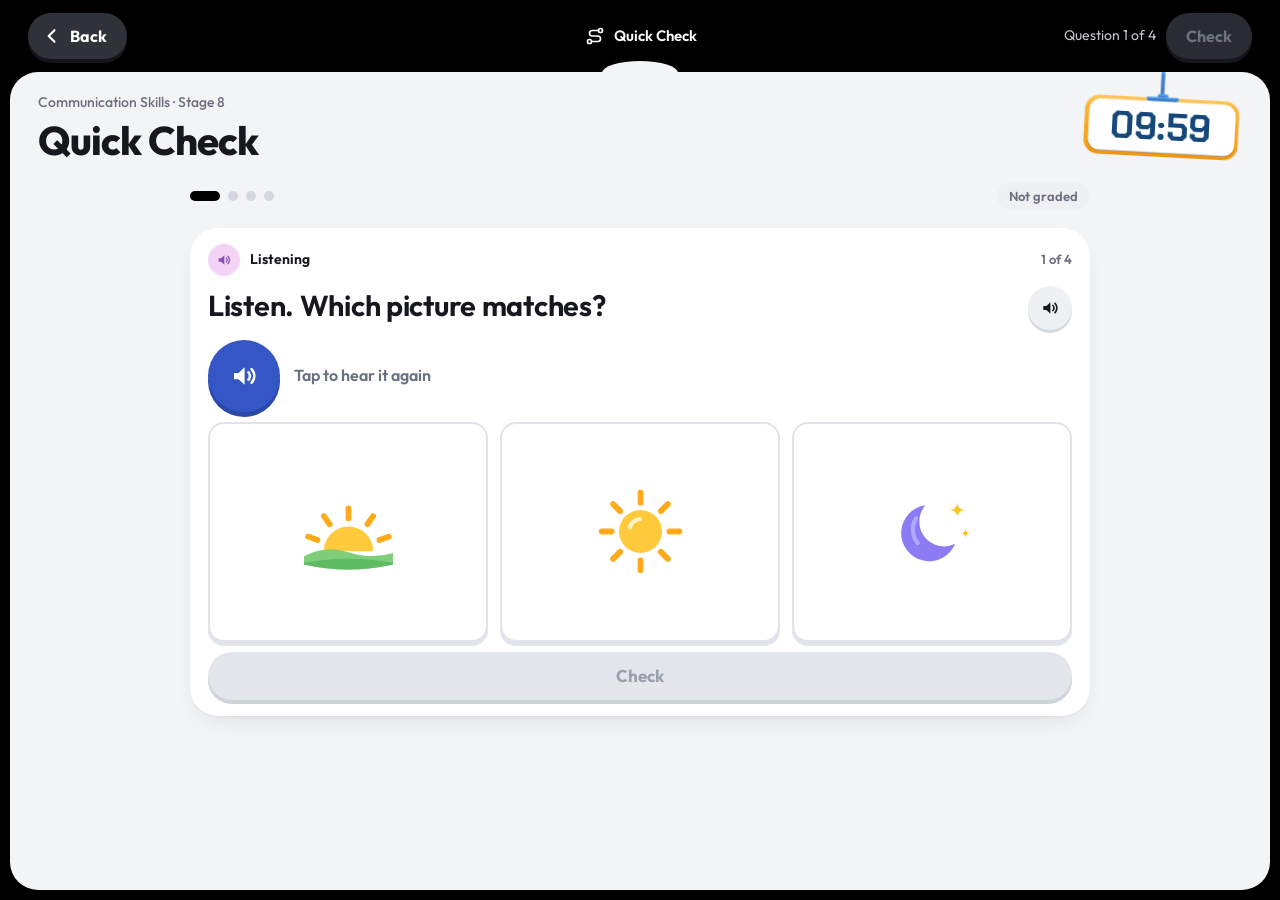
==== quick-check.html @ be7892a2 "fixing scroll issue" ====
<!doctype html>
<html lang="en">
<head>
<meta charset="utf-8">
<meta name="viewport" content="width=device-width, initial-scale=1, viewport-fit=cover">
<meta name="theme-color" content="#000000">
<title>Quick Check</title>
<link rel="stylesheet" href="css/base.css">
<link rel="stylesheet" href="css/kw.css?v=20261118i">
<link rel="preload" href="fonts/outfit/outfit-latin-wght-normal.woff2" as="font" type="font/woff2" crossorigin>
<!-- Timer digits only (Figma timer); falls back to a monospace font offline -->
<link rel="preconnect" href="https://fonts.googleapis.com">
<link rel="preconnect" href="https://fonts.gstatic.com" crossorigin>
<link href="https://fonts.googleapis.com/css2?family=Chakra+Petch:wght@700&display=swap" rel="stylesheet">
<!-- arriving from the learning path: keep the black cover up until the page can lift it -->
<script>try { if (sessionStorage.getItem('kw-launch')) document.documentElement.classList.add('kw-arriving'); } catch (e) {}</script>
<style>html.kw-arriving #launch[hidden]{display:grid !important}</style>
<script src="lib/gsap.min.js"></script>
<script src="js/motion.js" defer></script>
</head>
<body data-kind="speak" data-view="check">
<!-- Shared SVG paint (kept out of display:none so every scene can use it) -->
<svg width="0" height="0" style="position:absolute" aria-hidden="true" focusable="false">
  <defs>
    <linearGradient id="g-sky-morning" x1="0" y1="0" x2="0" y2="1"><stop offset="0" stop-color="#8CCBFF"/><stop offset=".7" stop-color="#CFE8FF"/><stop offset="1" stop-color="#FFE2C4"/></linearGradient>
    <linearGradient id="g-sky-afternoon" x1="0" y1="0" x2="0" y2="1"><stop offset="0" stop-color="#47A6FF"/><stop offset="1" stop-color="#BEE4FF"/></linearGradient>
    <linearGradient id="g-sky-evening" x1="0" y1="0" x2="0" y2="1"><stop offset="0" stop-color="#3E3A8E"/><stop offset=".55" stop-color="#9A5AA6"/><stop offset="1" stop-color="#FF9D6C"/></linearGradient>
    <linearGradient id="g-sky-night" x1="0" y1="0" x2="0" y2="1"><stop offset="0" stop-color="#0E1440"/><stop offset="1" stop-color="#2C347A"/></linearGradient>
    <radialGradient id="g-glow"><stop offset="0" stop-color="#FFE08A" stop-opacity=".75"/><stop offset="1" stop-color="#FFE08A" stop-opacity="0"/></radialGradient>
  </defs>
</svg>

<header class="topbar" id="topbar">
  <nav class="nav" aria-label="Main">
    <a href="index.html#path" aria-current="page" title="Back to your learning path"><svg viewBox="0 0 24 24" fill="none" stroke="currentColor" stroke-width="1.8" stroke-linecap="round" stroke-linejoin="round" aria-hidden="true"><circle cx="6" cy="18" r="2.2"/><circle cx="18" cy="6" r="2.2"/><path d="M8.2 18H15a3 3 0 0 0 0-6H9a3 3 0 0 1 0-6h6.8"/></svg><span class="lbl">Quick Check</span></a>
  </nav>
</header>

<div class="panel">
  <div class="pagehead">
    <div><p class="crumb">Communication Skills · Stage 8</p><h1 id="page-title">Quick Check</h1></div>
    <div class="title-tools">
      <div class="timer" id="check-timer" role="timer" aria-label="Time left" hidden>
        <div class="timer-inner"><div class="timer-swing">
          <span class="timer-rod"></span>
          <span class="timer-mount"></span>
          <img class="timer-body" src="assets/timer/timer-body.svg" width="209" height="81" alt="">
          <span class="timer-time">10:00</span>
        </div></div>
      </div>
    </div>
  </div>

  <main id="main">
    <!-- Stage 8: Quick Check (a self-check; not graded) -->
    <section class="screen" data-screen="check" hidden>
      <div class="work">
        <div class="quiz">
          <div class="qtop"><div class="qdots" id="qc-dots" role="img"></div><span class="chip-soft">Not graded</span></div>
          <section class="dc bigq" id="qc-card"></section>
        </div>
      </div>
      <div class="actionbar"><div class="actionbar-in">
        <span class="grow" id="qc-status">Question 1 of 4</span>
        <button type="button" class="btn secondary back-btn" data-go="path" aria-label="Back"><i data-ui="back"></i><span class="back-lb">Back</span></button>
        <button type="button" class="btn primary" id="qc-next" disabled>Check</button>
      </div></div>
    </section>

    <section class="screen" data-screen="checkdone" hidden>
      <div class="work">
        <div class="quiz">
          <section class="card done-card">
            <div class="done-art" id="qc-done-art"></div>
            <h2 class="done-title big">Great start!</h2>
            <p class="done-line">Next, you'll get to use this greeting in five different situations of your own. <button type="button" class="read-btn" data-read="qc-done" data-text="Great start! Next, you'll get to use this greeting in five different situations of your own." aria-label="Read this aloud"><i data-ui="speaker"></i></button></p>
            <button type="button" class="btn primary wide" data-act="qc-finish">Continue</button>
          </section>
        </div>
      </div>
      <div class="actionbar"><div class="actionbar-in">
        <span class="grow">Quick Check done</span>
        <button type="button" class="btn secondary back-btn" data-go="path" aria-label="Back"><i data-ui="back"></i><span class="back-lb">Back</span></button>
        <button type="button" class="btn primary" data-act="qc-finish">Continue</button>
      </div></div>
    </section>

  </main>
</div>

<div class="launch" id="launch" hidden aria-hidden="true">
  <div class="launch-in">
    <p class="launch-part" id="launch-part">Part 1 of 5</p>
    <p class="launch-title" id="launch-title">Greetings</p>
    <div class="launch-dots" id="launch-dots"></div>
  </div>
</div>

<div class="modal" id="modal" hidden role="dialog" aria-modal="true" aria-labelledby="modal-title">
  <div class="modal-card">
    <div class="modal-icon" id="modal-icon"></div>
    <h2 id="modal-title"></h2>
    <p id="modal-text"></p>
    <button type="button" class="btn primary" id="modal-btn"></button>
  </div>
</div>

<div id="live" class="sr-only" aria-live="polite"></div>

<section class="fb qsheet" id="qsheet" hidden aria-live="polite">
  <div class="fb-sheet">
    <div class="fb-in">
      <span class="fb-badge" id="qs-badge" aria-hidden="true"></span>
      <div class="fb-text">
        <div class="fb-head"><h2 class="fb-title" id="qs-title"></h2></div>
        <p id="qs-text"></p>
        <p class="fb-note" id="qs-note"></p>
      </div>
      <button type="button" class="btn go fb-next" id="qs-next">Continue</button>
    </div>
  </div>
</section>

<div class="textdrawer" id="textdrawer" hidden role="dialog" aria-modal="true" aria-labelledby="td-title">
  <div class="td-panel">
    <div class="td-head"><b id="td-title">The passage</b><button type="button" class="btn secondary" id="td-close">Close</button></div>
    <div class="td-body"></div>
  </div>
</div>

<script src="js/kw-core.js?v=20261118f"></script>
<script src="js/stage8.js?v=20261118f"></script>
</body>
</html>
---- css/base.css ----
/*
  Shared course look for every page (Learning plan, Read aloud, Write, Speak).
  A black frame and top bar around a light panel; white cards; one pastel per activity
  (sky = Read aloud, butter = Write, lilac = Speak, mint = done). Paper surfaces (ruled notebook,
  mail, received message) are used wherever the learner reads or writes words.
*/
:root {
  --frame: #000; --bg: #f3f4f6; --card: #ffffff; --line: #e7e9ee; --soft: #eef0f4; --soft-2: #f7f8fa;
  --ink: #1e3a8a; --accent: #3557c5; --text: #16181d; --muted: #6a7080;
  --sky: #d3eefa; --butter: #fde8b0; --lilac: #f3d3f6; --mint: #c6f1d5; --mint-ink: #136c3e; --path: #2fae62;
  --good: #136c3e; --good-soft: #dcf6e6; --fix: #a3610c; --fix-soft: #fdf2df; --tip: #8a4fb0;
  --rec: #b4532a;
  --paper: #ffffff; --rule: #d3deef; --margin: #e6a3a0;
  --tone: var(--sky);
  --r-xl: 28px; --r-lg: 22px; --r-md: 14px;
  --shadow: 0 1px 2px rgba(16, 24, 40, .04), 0 10px 28px -14px rgba(16, 24, 40, .16);
  --max: 1100px; --gutter: 14px;
  --font: "Outfit", "Urbanist", "Poppins", Roboto, system-ui, -apple-system, "Segoe UI", "Noto Sans", sans-serif;
}
@media (min-width: 37.5em) { :root { --gutter: 28px; } }
body[data-kind="read"] { --tone: var(--sky); }
body[data-kind="write"] { --tone: var(--butter); }
body[data-kind="speak"] { --tone: var(--lilac); }
* { box-sizing: border-box; }
[hidden] { display: none !important; }
html { -webkit-text-size-adjust: 100%; text-size-adjust: 100%; }
body { margin: 0; min-height: 100vh; background: var(--frame); color: var(--text); font: 1rem/1.55 var(--font); }
button, input, textarea, select { font: inherit; color: inherit; }
:focus-visible { outline: 3px solid var(--accent); outline-offset: 2px; }
.sr-only { position: absolute; width: 1px; height: 1px; padding: 0; margin: -1px; overflow: hidden; clip: rect(0 0 0 0); border: 0; }
@media (prefers-reduced-motion: no-preference) { .anim { transition: background-color .2s, color .2s, border-color .2s, box-shadow .2s, transform .2s, width .25s; } }

/* ---------- top bar (black) and the light panel under it ---------- */
.topbar { height: 72px; display: flex; align-items: center; gap: 12px; padding: 0 var(--gutter); color: #fff; }
.brand { flex: none; color: #fff; text-decoration: none; font-weight: 800; font-size: 1.1875rem; letter-spacing: -.02em; line-height: 1.1; }
.brand small { display: block; font-size: .6875rem; font-weight: 500; letter-spacing: 0; color: #a3a7b1; }
.nav { flex: 1; display: flex; justify-content: center; gap: 2px; align-self: stretch; align-items: center; min-width: 0; }
.nav a { position: relative; display: inline-flex; align-items: center; gap: 8px; height: 44px; padding: 0 12px; border-radius: 99px;
  color: #b9bcc5; text-decoration: none; font-weight: 600; font-size: .9375rem; white-space: nowrap; }
.nav a svg { width: 22px; height: 22px; flex: none; }
.nav a:hover { color: #fff; }
.nav a[aria-current="page"] { color: #fff; }
/* the notch: a small bump in the panel's top edge under the open tab */
.nav a[aria-current="page"]::after { content: ""; position: absolute; left: 50%; bottom: -15px; width: 76px; height: 12px; transform: translateX(-50%);
  background: var(--bg); border-radius: 50% 50% 0 0 / 100% 100% 0 0; }
.nav .lbl { display: none; }
.nav a[aria-current="page"] .lbl { display: inline; }
@media (min-width: 56.25em) { .nav a .lbl { display: inline; } .nav a:not([aria-current="page"]) .lbl { color: #8d919c; } .nav a:hover .lbl { color: #fff; } }
.me { flex: none; display: flex; align-items: center; gap: 10px; color: #fff; text-decoration: none; }
.me .ring { width: 40px; height: 40px; }
.me .ring .bg { stroke: #2b2d33; } .me .ring .fg { stroke: var(--mint); }
.me .ring text { fill: #fff; font-size: 26px; }
.me b { display: block; font-size: .9375rem; line-height: 1.2; }
.me span { font-size: .75rem; color: #a3a7b1; }
/* phones: tabs and the progress ring only (the course name would crowd the tabs) */
@media (max-width: 37.49em) { .me > div, .brand { display: none; } .nav { justify-content: flex-start; } .nav a { padding: 0 10px; } }

.panel { background: var(--bg); border-radius: var(--r-xl) var(--r-xl) 0 0; min-height: calc(100vh - 72px); }
@media (min-width: 56.25em) { .panel { margin: 0 10px 10px; border-radius: var(--r-xl); min-height: calc(100vh - 82px); } }
.pagehead { max-width: var(--max); margin: 0 auto; padding: 26px var(--gutter) 0; display: flex; align-items: center; justify-content: space-between; gap: 12px 20px; flex-wrap: wrap; }
.pagehead h1 { margin: 0; font-size: clamp(1.75rem, 1.2rem + 2.2vw, 2.5rem); line-height: 1.1; font-weight: 750; letter-spacing: -.025em; color: var(--text); }
.pagehead .crumb { margin: 0 0 4px; font-size: .875rem; color: var(--muted); font-weight: 500; }
.title-tools { display: flex; align-items: center; gap: 10px; flex-wrap: wrap; }
.progress { display: flex; align-items: center; gap: 8px; font-size: .8125rem; color: var(--muted); }
.progress .track { width: 100px; height: 8px; border-radius: 99px; background: #e3e6eb; overflow: hidden; }
.progress .fill { height: 100%; background: var(--path); border-radius: 99px; }

main { max-width: var(--max); margin: 0 auto; padding: 20px var(--gutter) 120px; display: grid; gap: 20px; }
main > *, .work > * { min-width: 0; } /* let wide children (the lesson row) scroll inside instead of widening the page */

/* ---------- lesson cards (top of each activity page) ---------- */
.lessons { display: grid; grid-auto-flow: column; grid-auto-columns: minmax(230px, 1fr); gap: 14px; overflow-x: auto; padding: 2px 2px 8px; scroll-snap-type: x mandatory; scrollbar-width: thin; }
.lesson { scroll-snap-align: start; text-align: left; border: 0; background: var(--card); border-radius: var(--r-lg); padding: 16px; cursor: pointer;
  display: grid; grid-template-columns: 46px 1fr; gap: 4px 12px; align-items: center; color: var(--text); box-shadow: var(--shadow); }
.lesson:hover { box-shadow: var(--shadow), 0 0 0 2px #dfe3ea; }
.lesson[aria-pressed="true"] { background: var(--tone); box-shadow: none; }
.lesson .ic { grid-row: span 2; width: 46px; height: 46px; border-radius: 50%; display: grid; place-items: center; background: var(--tone); color: var(--text); }
.lesson[aria-pressed="true"] .ic { background: #fff; }
.lesson .ic svg { width: 22px; height: 22px; }
.lesson .nm { font-weight: 650; line-height: 1.3; }
.lesson .sub { font-size: .8125rem; color: var(--muted); display: flex; gap: 8px; align-items: center; flex-wrap: wrap; }
.lesson[aria-pressed="true"] .sub { color: #3d4250; }
.pill { display: inline-flex; align-items: center; gap: 4px; font-size: .75rem; font-weight: 700; border-radius: 99px; padding: 2px 10px; }
.pill.done { background: var(--mint); color: var(--mint-ink); }
.pill.new { background: var(--soft); color: var(--muted); }
.lesson[aria-pressed="true"] .pill.new { background: rgba(255, 255, 255, .7); }

/* ---------- steps ---------- */
.steps { display: flex; align-items: center; gap: 8px; list-style: none; margin: 0; padding: 0; font-size: .875rem; color: var(--muted); }
.steps li { display: flex; align-items: center; gap: 8px; font-weight: 600; }
.steps li + li::before { content: ""; width: 28px; border-top: 2px dashed #cdd2da; }
.steps .n { width: 28px; height: 28px; border-radius: 50%; display: grid; place-items: center; background: #e3e6eb; color: var(--muted); font-size: .8125rem; }
.steps li.on { color: var(--text); } .steps li.on .n { background: var(--frame); color: #fff; }
.steps li.past .n { background: var(--mint); color: var(--mint-ink); }
@media (max-width: 30em) { .steps .lb { display: none; } .steps li.on .lb { display: inline; } }

/* ---------- cards and layout ---------- */
.card { background: var(--card); border-radius: var(--r-xl); box-shadow: var(--shadow); padding: 20px; }
@media (min-width: 37.5em) { .card { padding: 22px 24px; } }
.card h2 { margin: 0 0 10px; font-size: 1.125rem; font-weight: 700; letter-spacing: -.01em; color: var(--text); }
.eyebrow { margin: 0 0 4px; font-size: .8125rem; font-weight: 600; color: var(--muted); }
.work { display: grid; gap: 18px; align-items: start; }

/* ---------- paper: wherever words are read or written ---------- */
/* .ruled puts every line of text on a ruling; set --lh to change the spacing */
.ruled { --lh: 2.25rem; line-height: var(--lh);
  background-image: repeating-linear-gradient(to bottom, transparent 0, transparent calc(var(--lh) - 1px), var(--rule) calc(var(--lh) - 1px), var(--rule) var(--lh));
  background-position: 0 calc(var(--lh) * -0.18); }
@media (min-width: 37.5em) { .ruled { --lh: 2.5rem; } }
.paper { position: relative; background-color: var(--paper); border-radius: var(--r-xl); box-shadow: var(--shadow); padding: 18px 18px 20px; }
@media (min-width: 37.5em) { .paper { padding: 22px 26px 24px; } }
/* notebook: a margin line on the left */
.paper.notebook { --ml: 2.75rem; padding-left: var(--ml); }
.paper.notebook::before { content: ""; position: absolute; top: 0; bottom: 0; left: calc(var(--ml) - 14px); width: 2px; background: var(--margin); opacity: .75; pointer-events: none; }
@media (min-width: 37.5em) { .paper.notebook { --ml: 4rem; } }
.paper-title { margin: 0; font-size: 1.0625rem; font-weight: 650; color: var(--muted); line-height: 2.25rem; }
.paper-text { margin: 0; font-size: 1.1875rem; color: var(--text); white-space: pre-wrap; overflow-wrap: break-word; }
@media (min-width: 37.5em) { .paper-text { font-size: 1.3125rem; } }
.paper-text:empty::before { content: attr(data-empty); color: #9aa3b5; }
.paper-foot { display: flex; align-items: center; gap: 10px 14px; flex-wrap: wrap; margin-top: 14px; padding-top: 12px; border-top: 1px solid var(--line); font-size: .875rem; color: var(--muted); }
.paper-foot .grow { flex: 1; }
.ruled + .paper-foot { border-top: 0; padding-top: 4px; } /* the last ruling already separates it */
.paper:focus-within { box-shadow: var(--shadow), 0 0 0 3px rgba(53, 87, 197, .18); }

/* writing area: a textarea drawn straight onto the ruled paper */
.write-area { display: block; width: 100%; border: 0; outline: 0; resize: none; padding: 0; margin: 0; overflow: hidden;
  background-color: transparent; background-attachment: local; font-size: 1.1875rem; color: var(--text); min-height: calc(var(--lh) * 7); }
@media (min-width: 37.5em) { .write-area { font-size: 1.3125rem; } }
.write-area::placeholder { color: #9aa3b5; }

/* mail: header rows (To, Subject) above the letter */
.mail-head { display: grid; margin: -4px 0 6px; }
.mrow { display: flex; align-items: center; gap: 12px; min-height: 46px; border-bottom: 1px solid var(--line); }
.mrow .mk { width: 64px; flex: none; font-size: .875rem; color: var(--muted); }
.mrow input { flex: 1; min-width: 0; border: 0; outline: 0; background: transparent; padding: 10px 0; font-size: 1.0625rem; font-weight: 600; }
.mrow input::placeholder { color: #9aa3b5; font-weight: 400; }
.to { display: inline-flex; align-items: center; gap: 8px; background: var(--soft-2); border: 1px solid var(--line); border-radius: 99px; padding: 3px 12px 3px 4px; font-size: .9375rem; }
.avatar { width: 26px; height: 26px; border-radius: 50%; display: grid; place-items: center; background: var(--soft); color: var(--ink); font-size: .8125rem; font-weight: 750; flex: none; }
.mail-top { display: flex; align-items: center; justify-content: space-between; gap: 8px; margin: 0 0 6px; font-size: .8125rem; font-weight: 600; color: var(--muted); }

/* a message the learner received (for replies) */
.inbox { background: var(--soft-2); border: 1px solid var(--line); border-radius: var(--r-lg); padding: 14px 16px; }
.inbox .from { display: flex; align-items: center; gap: 10px; font-size: .875rem; color: var(--muted); }
.inbox .from b { color: var(--text); display: block; font-size: .9375rem; }
.inbox p { margin: 10px 0 0; font-size: 1.0625rem; }

/* source text to read before writing */
.source { background: var(--paper); border-radius: var(--r-lg); box-shadow: var(--shadow); padding: 18px 20px; border-left: 4px solid var(--soft); }
.source p { margin: 0; font-size: 1.125rem; line-height: 1.7; }

/* ---------- score ring ---------- */
.ring { width: 96px; height: 96px; display: block; }
.ring .bg { stroke: #e7eaee; } .ring .fg { stroke: var(--path); stroke-linecap: round; }
.ring text { font: 700 22px Roboto, system-ui, sans-serif; fill: var(--text); }
.ring .of { font-size: 12px; font-weight: 600; fill: var(--muted); }

/* ---------- floating action bar and buttons ---------- */
.actionbar { position: fixed; left: 50%; bottom: calc(14px + env(safe-area-inset-bottom)); transform: translateX(-50%); z-index: 4;
  width: min(600px, calc(100% - 20px)); background: var(--frame); color: #fff; border-radius: 99px; box-shadow: 0 14px 34px -12px rgba(0, 0, 0, .45); }
.actionbar-in { display: flex; gap: 8px; justify-content: flex-end; align-items: center; padding: 8px 8px 8px 22px; }
.actionbar .grow { flex: 1; font-size: .875rem; color: #c3c6ce; min-width: 0; }
.actionbar .btn.primary { background: #fff; color: var(--text); }
.actionbar .btn.secondary { background: #26282e; color: #fff; }
@media (max-width: 30em) { .actionbar-in { padding-left: 16px; gap: 6px; } .actionbar .grow { white-space: nowrap; overflow: hidden; text-overflow: ellipsis; } .actionbar .btn { padding: 10px 14px; } }
.btn { border: 0; border-radius: 99px; padding: 11px 20px; font-weight: 700; cursor: pointer; white-space: nowrap; }
.btn.primary { background: var(--frame); color: #fff; }
.btn.secondary { background: #e9ebef; color: var(--text); }
.btn:disabled { opacity: .45; cursor: default; }
/* the big round record button is black like the rest of the controls (recording keeps its own colour) */
.mic:not(.recording):not(:disabled) { background: var(--frame); box-shadow: 0 0 0 calc(8px + var(--level, 0) * 22px) rgba(0, 0, 0, .08); }
.link-btn { border: 0; background: none; color: var(--accent); font-weight: 600; font-size: .875rem; cursor: pointer; padding: 4px 6px; text-decoration: underline; text-underline-offset: 3px; }

/* ---------- three-panel workspace: tasks · the task · feedback (activity pages) ---------- */
.shell { display: grid; grid-template-columns: minmax(0, 1fr); }
.shell > * { min-width: 0; }
.tasks { padding: 18px var(--gutter) 0; }
.tasks-head { display: flex; align-items: center; justify-content: space-between; gap: 8px 14px; flex-wrap: wrap; margin-bottom: 10px; }
.side-title { margin: 0; font-size: .8125rem; font-weight: 700; color: var(--muted); }
.tasks-foot { display: none; margin: 16px 0 0; font-size: .75rem; line-height: 1.5; color: var(--muted); }
.shell main.workcol { max-width: none; margin: 0; padding: 20px var(--gutter) 120px; align-content: start; }
.workcol .pagehead { padding: 0; margin: 0; max-width: none; }
.workcol .pagehead h1 { font-size: clamp(1.5rem, 1.15rem + 1.4vw, 2rem); }
.shell .workcol .work { grid-template-columns: minmax(0, 1fr); grid-template-areas: none; }
.shell .workcol .work > * { grid-area: auto; }
.shell .workcol .work > .rec, .shell .workcol .work > .reccard, .shell .workcol .work > .task { position: static; } /* no sticky side cards in one column */
.instr { background: var(--card); border-radius: var(--r-lg); padding: 14px 18px; box-shadow: var(--shadow); }
.instr .eyebrow { margin: 0 0 2px; }
.instr p:last-child { margin: 0; }
.rubric-note { margin: 0; font-size: .8125rem; color: var(--muted); }
.rubric-note b { color: var(--text); }
.typed { background: var(--card); border-radius: var(--r-lg); box-shadow: var(--shadow); padding: 14px 18px; }
.typed summary { cursor: pointer; font-weight: 600; }
.typed textarea { display: block; width: 100%; min-height: 96px; margin: 12px 0 10px; border: 1px solid var(--line); border-radius: var(--r-md); padding: 10px 12px; font-size: 1rem; resize: vertical; }
.typed .row { display: flex; gap: 12px; align-items: center; flex-wrap: wrap; }
.typed .hint { margin: 0; font-size: .8125rem; color: var(--muted); }
.fbcol { padding: 0 var(--gutter) 120px; display: grid; grid-template-columns: minmax(0, 1fr); gap: 16px; align-content: start; }
.fbcol > * { min-width: 0; }
.fb-head h2 { margin: 0; font-size: 1.375rem; letter-spacing: -.02em; }
.fb-head p { margin: 2px 0 0; font-size: .875rem; color: var(--muted); }
.fb-empty { display: grid; justify-items: center; gap: 10px; text-align: center; padding: 64px 12px; color: var(--muted); }
.fb-empty svg { width: 40px; height: 40px; color: #b7bcc7; }
.fb-empty p { margin: 0; max-width: 30ch; }
/* phones and portrait tablets: the feedback heading and empty state only appear once there is feedback */
.fb-head, .fb-empty { display: none; }
.fbcol:has(> .fb:not([hidden]), > .scorecard-wrap:not([hidden])) .fb-head { display: block; }

@media (min-width: 64em) {
  .shell { grid-template-columns: 236px minmax(0, 1fr) minmax(330px, 390px); min-height: calc(100vh - 82px); }
  .tasks { border-right: 1px solid var(--line); padding: 22px 14px; position: sticky; top: 0; align-self: start;
    height: calc(100vh - 82px); min-height: 420px; overflow-y: auto; display: flex; flex-direction: column; }
  .tasks-head { display: grid; gap: 8px; padding: 0 6px; }
  .tasks .progress { display: grid; grid-template-columns: minmax(0, 1fr) auto; }
  .tasks .progress .track { width: auto; }
  .tasks .lessons { grid-auto-flow: row; grid-auto-columns: auto; grid-template-columns: minmax(0, 1fr); gap: 4px; overflow: visible; padding: 0; scroll-snap-type: none; }
  .tasks .lesson { grid-template-columns: 34px minmax(0, 1fr); gap: 2px 10px; padding: 9px 10px; border-radius: var(--r-md); background: transparent; box-shadow: none; }
  .tasks .lesson:hover { background: rgba(255, 255, 255, .7); box-shadow: none; }
  .tasks .lesson[aria-pressed="true"] { background: var(--tone); }
  .tasks .lesson .ic { width: 34px; height: 34px; background: var(--card); }
  .tasks .lesson .ic svg { width: 18px; height: 18px; }
  .tasks .lesson .nm { font-size: .9375rem; }
  .tasks .lesson .sub { font-size: .75rem; gap: 6px; }
  .tasks-foot { display: block; margin-top: auto; padding: 16px 6px 0; }
  .shell main.workcol { padding: 24px 28px 48px; }
  .fbcol { border-left: 1px solid var(--line); padding: 24px 22px 24px; position: sticky; top: 0; align-self: start; max-height: 100vh; overflow-y: auto; }
  .fb-head { display: block; }
  .fb-empty { display: grid; }
  .fbcol:has(> .fb:not([hidden]), > .scorecard-wrap:not([hidden])) .fb-empty { display: none; }
  /* feedback cards in one narrow column */
  .fbcol .two, .fbcol .crits { grid-template-columns: minmax(0, 1fr); }
  .fbcol .facts { grid-template-columns: repeat(2, minmax(0, 1fr)); }
  .fbcol .card { padding: 18px; }
  .fbcol .scorecard { grid-template-columns: auto minmax(0, 1fr); gap: 14px; }
  /* the action bar sits at the foot of the feedback panel instead of floating */
  .fbcol .actionbar { position: sticky; left: auto; bottom: 0; transform: none; width: 100%; margin-top: 4px; }
  .fbcol .actionbar-in { padding: 6px 6px 6px 16px; }
  .fbcol .actionbar .grow { white-space: nowrap; overflow: hidden; text-overflow: ellipsis; }
  .fbcol .actionbar .btn { padding: 10px 14px; }
}
---- css/kw.css ----
/* Communicate · Segment 1 (Key Words, Reading Card, Quick Check): styles shared by index.html, reading.html and quick-check.html.
   Built on css/base.css (the course look, unchanged). Stage tokens are prefixed --kw-. */
/* Stage 4 · Key Words, built on the Communicate course look (css/base.css, unchanged).
   Only game-specific parts live here, and they use the base.css tokens.
   Colour code for the whole stage: butter = arriving / greetings, sky = leaving / farewells.
   Stage-only tokens are prefixed so they never override the course tokens. */
:root{
  --kw-arrive:var(--butter); --kw-arrive-strong:#E2A53A; --kw-arrive-ink:#7A4B06;
  --kw-leave:var(--sky);     --kw-leave-strong:#3A8FC4;  --kw-leave-ink:#11577E;
  --kw-tip-soft:#f4eaf8;
}
/* ---------- Fonts ----------
   Outfit (SIL Open Font License, fonts/outfit/OFL.txt) is the course's text font: base.css already asks for it,
   and now it is loaded, so every paragraph, label and button uses it.
   Switzer (Fontshare Free Font License, fonts/switzer/FFL.txt) sets the titles and the big words.
   Switzer's licence does not allow sharing the font file through a public repository, so that file is git-ignored;
   when it is missing the browser loads the same font from Fontshare. */
@font-face{font-family:"Outfit";font-style:normal;font-weight:100 900;font-display:swap;src:url("../fonts/outfit/outfit-latin-wght-normal.woff2") format("woff2");
  unicode-range:U+0000-00FF,U+0131,U+0152-0153,U+02BB-02BC,U+02C6,U+02DA,U+02DC,U+0304,U+0308,U+0329,U+2000-206F,U+20AC,U+2122,U+2191,U+2193,U+2212,U+2215,U+FEFF,U+FFFD}
@font-face{font-family:"Outfit";font-style:normal;font-weight:100 900;font-display:swap;src:url("../fonts/outfit/outfit-latin-ext-wght-normal.woff2") format("woff2");
  unicode-range:U+0100-02BA,U+02BD-02C5,U+02C7-02CC,U+02CE-02D7,U+02DD-02FF,U+0304,U+0308,U+0329,U+1D00-1DBF,U+1E00-1E9F,U+1EF2-1EFF,U+2020,U+20A0-20AB,U+20AD-20C0,U+2113,U+2C60-2C7F,U+A720-A7FF}
@font-face{font-family:"Switzer";font-style:normal;font-weight:100 900;font-display:swap;src:url("../fonts/switzer/Switzer-Variable.woff2") format("woff2"),url("https://cdn.fontshare.com/wf/HJHZ26OECMTXRH7JXPFC7EVIHDSLT2RA/LJRNLR7WCPF3PY3SZ7B2LHNUTQMFNCHL/4MCJYGQDIOOXHWSIIB2OYNDBEALJSOGN.woff2") format("woff2")}
:root{--kw-display:"Switzer",var(--font)}
h1,h2,.home-title,.launch-title,.question,.wcard-text,.hw-text,.stat b,.lvl,.mword,.fb-title{font-family:var(--kw-display)}

.sun{--c:var(--kw-arrive);--c-strong:var(--kw-arrive-strong);--c-ink:var(--kw-arrive-ink)}
.sky{--c:var(--kw-leave);--c-strong:var(--kw-leave-strong);--c-ink:var(--kw-leave-ink)}

/* ---------- Shell additions ---------- */
.screen{display:block}
/* ---------- Top bar: Back in the top-left corner, Continue in the top-right corner ----------
   Each screen keeps its own .actionbar (so the game code is unchanged); it is pinned over the black top bar.
   The top bar stays at the top while the page scrolls, so Back and Continue are always in reach.
   The status text (e.g. "Matched 2 of 6") shows beside Continue on wide screens only; the page shows the same progress. */
:root{--kw-top:72px}
.topbar{position:sticky;top:0;z-index:5;height:var(--kw-top);background:var(--frame);padding-left:max(var(--gutter),env(safe-area-inset-left));padding-right:max(var(--gutter),env(safe-area-inset-right))}
.topbar .nav{justify-content:center}
body.kw-scrolled .nav a[aria-current="page"]::after{opacity:0}
body.kw-scrolled .topbar{box-shadow:0 6px 18px -10px rgba(0,0,0,.5)}
.actionbar{top:0;bottom:auto;left:0;right:0;width:auto;height:var(--kw-top);transform:none;z-index:6;background:none;border-radius:0;box-shadow:none;pointer-events:none}
.actionbar-in{height:100%;gap:10px;padding:0 max(var(--gutter),env(safe-area-inset-right)) 0 max(var(--gutter),env(safe-area-inset-left))}
.actionbar .btn{pointer-events:auto;padding:10px 20px}
.actionbar .back-btn,.actionbar [data-action="replay"]{order:-1;margin-right:auto}
.back-btn{padding-left:14px !important}
.back-btn svg{width:20px;height:20px}
.actionbar .grow{display:none;flex:0 1 auto;max-width:20vw;text-align:right;white-space:nowrap;overflow:hidden;text-overflow:ellipsis}
@media (min-width:75em){.actionbar .grow{display:block}}
/* phones: the tab would sit under the buttons, and the page title already names the part */
@media (max-width:37.49em){
  body:not([data-view="welcome"]):not([data-view="intro"]) .topbar .nav{visibility:hidden}
  .actionbar .btn{padding:10px 16px}
}
@media (max-width:25em){
  .back-btn{width:44px;padding:0 !important}
  .back-btn .back-lb{display:none}
}
/* short screens (phones on their side): a slimmer top bar */
@media (max-height:33.75em) and (orientation:landscape){
  :root{--kw-top:58px}
  .nav a[aria-current="page"]::after{bottom:-8px}
  .panel{min-height:calc(100vh - var(--kw-top))}
}
/* no bottom bar any more, and keep clear of rounded corners and notches */
main{padding-bottom:calc(48px + env(safe-area-inset-bottom));padding-left:max(var(--gutter),env(safe-area-inset-left));padding-right:max(var(--gutter),env(safe-area-inset-right))}
.pagehead{padding-left:max(var(--gutter),env(safe-area-inset-left));padding-right:max(var(--gutter),env(safe-area-inset-right))}
.pagehead{flex-wrap:nowrap;align-items:flex-start}
.pagehead > div:first-child{min-width:0}
.title-tools{flex:none}
.steps{flex-wrap:nowrap}
/* phones and small tablets: only the current step is named (the full row needs about 760px),
   the dashes flex, and the row never pushes the page wider */
@media (max-width:47.99em){
  .steps .lb{display:none}
  .steps li.on .lb{display:inline}
  .steps{gap:6px}
  .steps li{gap:6px;flex:1 1 auto;min-width:0}
  .steps li:first-child{flex:0 0 auto}
  .steps li + li::before{width:auto;min-width:6px;flex:1 1 6px}
  .steps li.on .lb{min-width:0;line-height:1.15}
}
/* narrow phones: the page title already names the part, so the steps show numbers only */
@media (max-width:23.75em){.steps li.on .lb{display:none}}
.actionbar .grow b{color:#fff}
.kind{display:inline-flex;align-items:center;gap:6px;padding:4px 12px 4px 9px;border-radius:99px;background:var(--c);color:var(--c-ink);font-size:.8125rem;font-weight:700;line-height:1.4}
.kind svg{width:17px;height:17px;flex:none}
.chip-soft{display:inline-flex;align-items:center;gap:6px;padding:4px 12px;border-radius:99px;background:var(--soft);color:var(--muted);font-size:.8125rem;font-weight:600;white-space:nowrap}
.chip-soft svg{flex:none}
.instr{display:flex;flex-wrap:wrap;align-items:center;gap:8px 14px}
.instr p{margin:0}
.question{margin:4px 0 0;font-size:1.1875rem;line-height:1.5}
.tipbox{display:flex;gap:12px;align-items:center;padding:12px 14px;border-radius:var(--r-md);background:var(--kw-tip-soft);color:var(--text)}
.tipbox p{margin:0}
.tip-icon{display:grid;place-items:center;width:32px;height:32px;border-radius:50%;background:#fff;color:var(--tip);flex:none}
.btn{display:inline-flex;align-items:center;justify-content:center;gap:8px;min-height:44px}
.btn svg{flex:none}

/* ---------- Key Words start screen (first visit, until Stage 4 is done) ----------
   One card: the pinboard (Figma sticky notes), the course title, one big Start button, and the 5 parts.
   The page head is hidden here because the card carries the title. */
body[data-view="intro"] .pagehead{display:none}
/* the start card sits in the middle of the screen (it just starts at the top when it is taller than the screen) */
body[data-view="intro"] main{min-height:calc(100vh - var(--kw-top) - 10px);min-height:calc(100dvh - var(--kw-top) - 10px);align-content:start;align-content:safe center;padding-top:20px;padding-bottom:calc(20px + env(safe-area-inset-bottom))}
.home{display:grid;gap:22px;padding:12px 12px 20px}
.home-board{position:relative;display:flex;align-items:center;justify-content:center;gap:clamp(14px,5%,34px);min-height:236px;padding:54px 14px 34px;border-radius:var(--r-lg);
  background-color:var(--soft-2);background-image:radial-gradient(circle,#d7dbe3 1.3px,transparent 1.7px);background-size:20px 20px;background-position:10px 10px}
.pinned{width:min(47%,250px)}
.pinned.left{transform:rotate(-4deg)}
.pinned.right{transform:translateY(26px) rotate(3deg)}
.hword{width:100%;border:0;font:inherit;text-align:left;cursor:pointer;box-shadow:var(--shadow),0 18px 34px -20px rgba(16,24,40,.35)}
.hword .dc-body{display:grid;justify-items:center;gap:8px;padding:16px 10px}
.hword .ico{width:clamp(48px,8vw,84px);height:clamp(48px,8vw,84px);overflow:visible}
.hw-text{font-size:clamp(1.0625rem,.8rem + 1vw,1.5rem);font-weight:750;line-height:1.1;letter-spacing:-.02em;text-align:center}
.hword .dc-foot{justify-content:space-between;flex-wrap:nowrap}
.hword .dpill{padding:5px 10px}
.pinned,.hword{min-width:0}
/* phones: the board cards drop the small speaker (tapping the card plays the word) and tighten up */
@media (max-width:37.49em){
  .hword{gap:10px;padding:10px}
  .hword .dc-head{gap:6px;font-size:.8125rem}
  .hword .dc-ico{width:26px;height:26px}
  .hword .dc-body{padding:12px 6px}
  .hword .dround{display:none}
  .hword .dpill{padding:4px 9px;font-size:.75rem}
}
/* narrow phones: the two cards stack, still tilted */
@media (max-width:22.5em){
  .home-board{flex-direction:column;gap:20px;padding-bottom:30px}
  .pinned{width:80%}
  .pinned.left{transform:translateX(-7%) rotate(-4deg)}
  .pinned.right{transform:translateX(7%) rotate(3deg)}
}
.home-intro{padding:0 8px}
.home-crumb{margin:0 0 8px;font-size:.875rem;font-weight:500;color:var(--muted)}
.home-title{margin:0;font-size:clamp(2.75rem,1.9rem + 3.4vw,4.5rem);font-weight:800;line-height:1;letter-spacing:-.045em;color:var(--text)}
.home-lede{margin:14px 0 0;max-width:34ch;font-size:clamp(1.0625rem,1rem + .3vw,1.25rem);line-height:1.5;color:#3d4250}
.home-lede .read-btn{vertical-align:middle;margin-left:4px}
.home-cta{display:flex;flex-wrap:wrap;align-items:center;gap:10px 12px;margin-top:26px}
/* the start button: black pill (course action colour) with a white play disc; on Continue the disc carries a progress ring */
.start-btn{position:relative;display:inline-flex;align-items:center;gap:16px;min-width:min(300px,100%);min-height:72px;padding:10px 34px 10px 10px;border:0;border-radius:99px;background:var(--frame);color:#fff;text-align:left;cursor:pointer;
  box-shadow:0 16px 32px -16px rgba(0,0,0,.6);transition:transform .2s ease,box-shadow .2s ease}
.start-btn:hover{transform:translateY(-2px);box-shadow:0 20px 36px -16px rgba(0,0,0,.65)}
.start-btn:active{transform:translateY(0) scale(.985)}
.start-btn:focus-visible{outline:3px solid var(--accent);outline-offset:4px}
.start-go{position:relative;flex:none;width:52px;height:52px;border-radius:50%;background:#fff;color:var(--frame);display:grid;place-items:center}
.start-go .play{width:22px;height:22px;margin-left:3px;transition:transform .2s ease}
.start-btn:hover .start-go .play{transform:translateX(2px)}
.start-pulse{position:absolute;inset:0;border-radius:50%;background:#fff;opacity:0;pointer-events:none}
.go-ring{position:absolute;left:-6px;top:-6px;width:64px;height:64px;transform:rotate(-90deg);overflow:visible}
.go-ring circle{fill:none;stroke-width:3.5}
.go-ring .bg{stroke:#34363d}
.go-ring .fg{stroke:var(--mint);stroke-linecap:round;transition:stroke-dasharray .6s ease}
.start-text b{display:block;font-size:1.25rem;font-weight:750;line-height:1.2;letter-spacing:-.01em}
.start-text small{display:block;margin-top:3px;font-size:.8125rem;font-weight:500;line-height:1.3;color:#b9bcc5}
/* the five parts, in order: done = mint check, next = black */
.home-track{list-style:none;margin:0;padding:16px 0 0;border-top:1px solid var(--line);display:grid;grid-template-columns:repeat(5,minmax(0,1fr))}
.home-track li{position:relative;display:grid;justify-items:center;align-content:start;gap:6px;padding:0 2px;text-align:center;font-size:.75rem;line-height:1.25;font-weight:600;color:var(--text)}
.home-track li+li::before{content:"";position:absolute;top:16px;left:calc(-50% + 22px);right:calc(50% + 22px);border-top:2px dashed #cdd2da}
.home-track li.past::before,.home-track li.on::before{border-top:2px solid var(--path)}
.ht-n{width:34px;height:34px;border-radius:50%;display:grid;place-items:center;background:#e3e6eb;color:var(--muted);font-size:.8125rem;font-weight:700}
.ht-n.sun{background:var(--kw-arrive);color:var(--kw-arrive-ink)}
.ht-n.sky{background:var(--kw-leave);color:var(--kw-leave-ink)}
.ht-n.both{background:linear-gradient(90deg,var(--kw-arrive) 50%,var(--kw-leave) 50%);color:var(--text)}
.ht-n svg{width:16px;height:16px}
.home-track li.past .ht-n{background:var(--mint);color:var(--mint-ink)}
.home-track li.on .ht-n{background:var(--frame);color:#fff;box-shadow:0 0 0 4px var(--card),0 0 0 6px #d7dbe3}
.ht-sub{display:none;font-weight:500;color:var(--muted)}
.home-track li.past .ht-sub{color:var(--mint-ink)}
@media (min-width:37.5em){
  .home{padding:16px 16px 24px}
  .home-board{min-height:300px}
  .home-track li{font-size:.875rem}
  .ht-sub{display:block;font-size:.8125rem}
}
@media (max-width:37.49em){
  .start-btn{width:100%}
  .home-cta .btn{flex:1}
}
@media (min-width:40em) and (max-height:33.75em){
  .home{grid-template-columns:minmax(0,1fr) minmax(0,1fr);grid-template-areas:"intro board" "track track";gap:18px 24px;padding:12px 12px 18px 26px}
  .home-board{grid-area:board;min-height:0;padding:46px 12px 30px}
  .home-intro{grid-area:intro;align-self:center;padding:0}
  .home-title{font-size:2.5rem}
  .home-lede{font-size:1rem;margin-top:10px}
  .home-cta{margin-top:18px}
  .home-track{grid-area:track}
}
@media (min-width:56.25em){
  .home{grid-template-columns:minmax(0,1fr) minmax(0,1.08fr);grid-template-areas:"intro board" "track track";gap:20px 40px;padding:16px 16px 20px 40px}
  .home-board{grid-area:board;min-height:340px;padding:44px 24px 34px}
  .home-intro{grid-area:intro;align-self:center;padding:0}
  .home-track{grid-area:track;margin-right:26px}
}

.intro-more{margin:14px 0 0}
/* wide screens (from 1200px, so browser zoom doesn't switch it off): a bigger start card that also
   grows with the window's height, so it fills the screen with only a small margin above and below */
@media (min-width:75em){
  body[data-view="intro"] main{max-width:1380px;padding-top:16px;padding-bottom:16px}
  .home{gap:22px 56px;padding:20px 20px 24px 56px}
  .home-board{min-height:clamp(360px,calc(100vh - 380px),720px);padding:56px 34px 44px}
  .pinned{width:min(47%,320px)}
  .hword .ico{width:clamp(88px,9vh,120px);height:clamp(88px,9vh,120px)}
  .hw-text{font-size:1.875rem}
  .hword .dc-head{font-size:1rem}
  .hword .dpill{font-size:.9375rem}
  .home-crumb{font-size:1rem}
  .home-title{font-size:clamp(4.75rem,2.6rem + 3vw,6.25rem)}
  .home-lede{margin-top:18px;font-size:1.4375rem;max-width:32ch}
  .home-lede .read-btn{width:50px;height:50px}
  .home-cta{margin-top:34px;gap:12px 14px}
  .start-btn{min-width:360px;min-height:86px;gap:18px;padding:12px 42px 12px 12px}
  .start-go{width:62px;height:62px}
  .start-go .play{width:26px;height:26px}
  .go-ring{left:-6px;top:-6px;width:74px;height:74px}
  .start-text b{font-size:1.5rem}
  .start-text small{font-size:.9375rem}
  .home-cta .btn.secondary{min-height:54px;padding:12px 24px;font-size:1.0625rem}
  .intro-more .link-btn{font-size:1.0625rem}
  .home-track{padding-top:20px}
  .home-track li{font-size:1rem;gap:8px}
  .ht-sub{font-size:.875rem}
  .ht-n{width:42px;height:42px;font-size:.9375rem}
  .ht-n svg{width:18px;height:18px}
  .home-track li+li::before{top:20px;left:calc(-50% + 28px);right:calc(50% + 28px)}
}
.intro-more .link-btn{padding:0;font-size:.9375rem}

/* ---------- Home: the learning path ----------
   The segment's stages as stops on a winding path, like Duolingo. Green = done, black = next (with a Start bubble),
   grey with a lock = not open yet, dashed = coming soon, and a trophy at the end. Tap a stop for its card and Start. */
body[data-view="welcome"] .pagehead{display:none}
/* layout: one column on phones (banner, Up next, path, words, numbers); path + side column on wide screens */
.home-map{display:flex;flex-direction:column;gap:16px;width:100%;max-width:640px;margin:0 auto}
.map-main,.map-side{display:contents}
.unit{order:1}.upnext{order:2}.path{order:3}.words-known{order:4}.map-stats{order:5}
@media (min-width:56.25em){
  .home-map{display:grid;grid-template-columns:minmax(0,1fr) 340px;gap:28px;max-width:none;align-items:start}
  .map-main{display:grid;gap:8px;min-width:0}
  .map-side{display:grid;gap:16px;position:sticky;top:calc(var(--kw-top) + 18px)}
}
/* Up next: the next stage with its own Start button */
.upnext{gap:10px}
.un-done{display:flex;align-items:center;gap:8px;margin:-2px 0 2px;padding:8px 12px;border-radius:14px;background:var(--good-soft);color:var(--good);font-size:.875rem;font-weight:700}
.un-done svg{width:16px;height:16px;flex:none}
.un-kicker{margin:0;font-size:.8125rem;font-weight:600;color:var(--muted)}
.un-title{margin:0;font-family:var(--kw-display);font-size:1.5rem;font-weight:750;letter-spacing:-.02em;line-height:1.15}
.un-about{margin:0;color:#3d4250;line-height:1.45}
.un-meta{margin:0;font-size:.875rem;font-weight:600;color:var(--muted)}
.upnext .btn.wide{margin-top:4px}
.un-trophy{display:grid;place-items:center;width:56px;height:56px;border-radius:50%;background:#E2A53A;color:#fff;box-shadow:0 5px 0 #a06a12}
.un-trophy svg{width:28px;height:28px}
/* the six words, once Key Words is done (tap to hear) */
.words-known{gap:12px}
.wk-group{display:grid;gap:8px}
.wk-label{display:flex;align-items:center;gap:6px;margin:0;font-size:.8125rem;font-weight:700;color:var(--muted)}
.wk-label svg{width:15px;height:15px}
.wk-chips{display:flex;flex-wrap:wrap;gap:8px}
.wk{display:inline-flex;align-items:center;gap:6px;min-height:40px;padding:6px 12px;border:0;border-radius:99px;background:var(--c);color:var(--text);font:inherit;font-size:.9375rem;font-weight:650;cursor:pointer;
  --kw-lift:3px;--kw-edge:var(--c-strong);box-shadow:0 3px 0 var(--kw-edge);transition:transform .08s ease,box-shadow .08s ease}
.wk svg{width:14px;height:14px;color:var(--c-ink)}
.wk:active{transform:translateY(3px);box-shadow:0 0 0 var(--kw-edge)}
.wk.ghost{min-width:96px;background:none;border:2px dashed #d3d7df;box-shadow:none;cursor:default}
.wk-note{margin:0;color:var(--muted);font-size:.9375rem}
.map-stats .stat b{font-size:1.5rem}
/* small illustrations beside the path, on the side away from the label (wide screens only) */
.decor{position:absolute;top:50%;transform:translateY(-50%);pointer-events:none;display:none}
.stop:not(.label-left) .decor{right:calc(100% + 26px)}
.stop.label-left .decor{left:calc(100% + 26px)}
@media (min-width:48em){.decor{display:block}}
.decor.ananya{width:96px}
.decor.ananya svg{display:block;width:100%;height:auto}
.decor-bubble{position:absolute;top:-6px;left:58%;padding:6px 10px;border-radius:12px;border-bottom-left-radius:4px;background:var(--kw-arrive);color:var(--text);font-size:.8125rem;font-weight:750;white-space:nowrap;box-shadow:0 2px 6px rgba(16,24,40,.12)}
.decor.handshake{width:150px;color:#9aa0ab}
.decor.handshake svg{display:block;width:100%;height:auto}
.decor.times{display:none;gap:4px}
@media (min-width:48em){.decor.times{display:flex}}
.decor.times svg{width:40px;height:40px;overflow:visible}
.unit{display:grid;grid-template-columns:minmax(0,1fr);gap:14px;padding:20px 22px;border-radius:var(--r-xl);background:var(--frame);color:#fff;box-shadow:0 6px 0 #2a2c33}
.unit-kicker{margin:0 0 4px;font-size:.8125rem;font-weight:600;color:#a3a7b1}
.unit-title{margin:0;font-size:clamp(1.625rem,1.2rem + 1.6vw,2.125rem);font-weight:750;line-height:1.1;letter-spacing:-.025em;color:#fff}
.unit-sub{margin:6px 0 0;font-size:.9375rem;color:#c9ccd3}
.unit-prog{display:flex;align-items:center;gap:12px;font-size:.8125rem;font-weight:600;color:#c9ccd3}
.unit-bar{flex:1;height:10px;border-radius:99px;background:#34363d;overflow:hidden}
.unit-bar i{display:block;height:100%;width:0;border-radius:99px;background:var(--mint);transition:width .9s ease}
.path{position:relative;padding:70px 0 34px;min-width:0}
.path-line{position:absolute;left:0;top:0;width:100%;height:100%;overflow:visible;pointer-events:none}
.path-line .base{fill:none;stroke:#d3d7df;stroke-width:7;stroke-linecap:round;stroke-dasharray:.1 17}
.path-line .prog{fill:none;stroke:var(--path);stroke-width:7;stroke-linecap:round}
.nodes{position:relative;list-style:none;margin:0;padding:0;display:grid;gap:58px}
.stop{position:relative;display:flex;justify-content:center;justify-self:center;width:max-content;transform:translateX(calc(var(--x) * var(--kx,1)))}
@media (max-width:22.5em){.stop{--kx:.72}}
.node{position:relative;width:80px;height:80px;padding:0;border:0;border-radius:50%;display:grid;place-items:center;background:#1d1f25;color:#fff;cursor:pointer;
  box-shadow:0 7px 0 #000;transition:transform .08s ease,box-shadow .08s ease}
.node>svg{width:34px;height:34px}
.node:active:not(:disabled){transform:translateY(7px);box-shadow:0 0 0 #000}
.stop.is-done .node{background:var(--good);box-shadow:0 7px 0 #0b4126}
.stop.is-done .node:active{box-shadow:0 0 0 #0b4126}
.stop.is-locked .node{background:#e3e6eb;color:#a2a8b3;box-shadow:0 7px 0 #c9cdd5}
.stop.is-locked .node:active{box-shadow:0 0 0 #c9cdd5}
.stop.is-soon .node{width:60px;height:60px;background:var(--bg);color:#aab1bd;border:3px dashed #cdd2da;box-shadow:none;cursor:default;font-size:1.25rem;font-weight:800}
.stop.end .node{width:66px;height:66px;background:#e3e6eb;color:#a2a8b3;box-shadow:0 6px 0 #c9cdd5;cursor:default}
.stop.end .node>svg{width:30px;height:30px}
.stop.end.is-done .node{background:#E2A53A;color:#fff;box-shadow:0 6px 0 #a06a12}
.stop.is-current .node::before{content:"";position:absolute;inset:-11px;border-radius:50%;border:4px solid var(--mint);animation:kwRing 2.2s ease-out infinite}
@keyframes kwRing{0%{transform:scale(.9);opacity:1}70%{transform:scale(1.14);opacity:0}100%{transform:scale(1.14);opacity:0}}
.flag{position:absolute;right:-6px;bottom:-4px;width:30px;height:30px;border-radius:50%;display:none;place-items:center;background:#fff;box-shadow:0 0 0 3px var(--bg)}
.flag svg{width:15px;height:15px}
.stop.is-done .flag.ok{display:grid;color:var(--good)}
.stop.is-locked .flag.lock{display:grid;color:#8a909c}
.stop-label{position:absolute;top:50%;left:calc(50% + 56px);transform:translateY(-50%);display:grid;gap:1px;width:max-content;max-width:min(210px,calc(50vw - 64px));line-height:1.25;text-align:left}
.stop.label-left .stop-label{left:auto;right:calc(50% + 56px);text-align:right}
.stop-label span{font-size:.75rem;font-weight:600;color:var(--muted)}
.stop-label b{font-family:var(--kw-display);font-size:1.0625rem;font-weight:700;color:var(--text)}
.stop-label small{font-size:.8125rem;color:var(--muted)}
.stop.is-soon .stop-label b,.stop.is-locked .stop-label b{color:#7b818d;font-weight:600}
.start-bubble{position:absolute;bottom:calc(100% + 16px);left:50%;transform:translateX(-50%);padding:7px 14px;border-radius:12px;background:#fff;color:var(--text);font-size:.875rem;font-weight:800;white-space:nowrap;
  box-shadow:0 4px 0 #d3d7df,0 12px 22px -12px rgba(0,0,0,.35);pointer-events:none;animation:kwBob 1.6s ease-in-out infinite;z-index:2}
.start-bubble::after{content:"";position:absolute;top:100%;left:50%;width:12px;height:12px;margin:-7px 0 0 -6px;background:#fff;transform:rotate(45deg);border-radius:2px;box-shadow:3px 3px 0 #d3d7df}
@keyframes kwBob{0%,100%{transform:translate(-50%,0)}50%{transform:translate(-50%,-5px)}}
@media (prefers-reduced-motion:reduce){.start-bubble,.stop.is-current .node::before{animation:none}}
/* the stage card that opens under a stop */
.node-pop{position:absolute;z-index:6;width:min(340px,calc(100% - 16px));display:grid;gap:8px;padding:18px 18px 16px;border-radius:22px;background:var(--card);box-shadow:0 22px 44px -18px rgba(16,24,40,.5),0 0 0 1px var(--line)}
.node-pop::before{content:"";position:absolute;top:-8px;left:var(--arrow,50%);width:16px;height:16px;margin-left:-8px;background:var(--card);transform:rotate(45deg);border-radius:3px;box-shadow:-1px -1px 0 var(--line)}
.pop-kicker{margin:0;font-size:.8125rem;font-weight:600;color:var(--muted)}
.pop-title{margin:0;font-family:var(--kw-display);font-size:1.375rem;font-weight:750;letter-spacing:-.02em}
.pop-about{margin:0;color:#3d4250;line-height:1.45}
.pop-meta{margin:0;font-size:.875rem;font-weight:600;color:var(--muted)}
.pop-parts{display:flex;gap:6px;margin-top:2px}
.pop-parts i{flex:1;height:8px;border-radius:99px;background:#e3e6eb}
.pop-parts i.done{background:var(--good)}
.pop-parts i.on{background:var(--frame)}
.pop-resume{margin:0;font-size:.875rem;font-weight:600}
.pop-lock{display:flex;gap:10px;align-items:center;margin:2px 0 0;padding:10px 12px;border-radius:14px;background:var(--soft);color:#3d4250;font-size:.9375rem;font-weight:600}
.pop-lock svg{flex:none;width:18px;height:18px}
.node-pop .btn.wide{margin-top:6px}
.node-pop .link-btn{justify-self:center}

/* ---------- Start / Continue transition ----------
   The black button grows over the screen, names the part, then lifts like a curtain into the black top bar. */
.launch{position:fixed;inset:0;z-index:70;display:grid;place-items:center;padding:24px;background:var(--frame);color:#fff;text-align:center}
.launch-in{display:grid;justify-items:center;gap:10px}
.launch-part{margin:0;font-size:.9375rem;font-weight:600;color:#a3a7b1}
.launch-title{margin:0;font-size:clamp(2.5rem,1.5rem + 4.5vw,5rem);font-weight:800;line-height:1.02;letter-spacing:-.045em}
.launch-dots{display:flex;gap:6px;margin-top:12px}
.launch-dots i{width:8px;height:8px;border-radius:99px;background:#3a3d45}
.launch-dots i.done{background:var(--mint)}
.launch-dots i.on{width:28px;background:#fff}

/* ---------- Cards: the learning-plan reference's layout on the course's white card ----------
   White card (course radius and shadow) with a head row (round tinted icon, label, detail on the right),
   a tinted picture panel where there is a picture, and a foot with status pills and buttons.
   Colour is an accent only: butter = arriving, sky = leaving, lilac = a question (never gives the answer
   away), mint = done / correct, amber = to practise. */
.dc{position:relative;display:grid;gap:14px;padding:16px;border-radius:var(--r-xl);background:var(--card);box-shadow:var(--shadow);color:var(--text)}
@media (min-width:37.5em){.dc{padding:18px 20px}}
.dc.lilac{--c:var(--lilac);--c-ink:var(--tip)}
.dc.mint{--c:var(--mint);--c-ink:var(--mint-ink)}
.dc.fix{--c:var(--fix-soft);--c-ink:var(--fix)}
.dc-head{display:flex;align-items:center;gap:10px;min-width:0;font-size:.875rem;font-weight:650;line-height:1.2}
.dc-head h2{margin:0;font-size:1rem;font-weight:700;letter-spacing:-.01em}
.dc-ico{flex:none;width:32px;height:32px;border-radius:50%;display:grid;place-items:center;background:var(--c,var(--soft));color:var(--c-ink,var(--text))}
.dc-ico svg{width:16px;height:16px}
.dc-meta{margin-left:auto;min-width:0;overflow:hidden;text-overflow:ellipsis;font-size:.8125rem;font-weight:600;color:var(--muted);white-space:nowrap}
.dc-body{display:block;padding:14px 16px;border-radius:20px;background:var(--c,var(--soft-2))}
/* cards without a picture keep a plain body */
.qcard .dc-body,#practise .dc-body{padding:0;border-radius:0;background:none}
.dc-foot{display:flex;align-items:center;gap:8px;flex-wrap:wrap}
.dpill{display:inline-flex;align-items:center;gap:6px;padding:5px 12px;border-radius:99px;background:var(--soft);color:var(--muted);font-size:.8125rem;font-weight:650;line-height:1.3;white-space:nowrap}
.dpill svg{width:14px;height:14px;flex:none}
.dpill.done{background:var(--mint);color:var(--mint-ink)}
.dround{flex:none;width:36px;height:36px;border-radius:50%;display:grid;place-items:center;background:#fff;color:var(--text)}
.dround.dark{background:var(--frame);color:#fff}
.dround svg{width:17px;height:17px}
.dc .speak-row{border-top-color:rgba(16,24,40,.1)}
.dc .nudge{margin:0;min-height:0}
/* stat tiles (Total / Completed / Upcoming in the reference) */
.stats{display:grid;grid-template-columns:repeat(3,minmax(0,1fr));gap:10px}
.stat{position:relative;display:grid;justify-items:center;gap:2px;padding:12px 6px;border-radius:20px;background:var(--sky);text-align:center}
.stat b{font-size:1.75rem;font-weight:750;line-height:1.1;letter-spacing:-.02em}
.stat span{font-size:.8125rem;color:#3d4250}
.stat.mint{background:var(--mint)}
.stat.dashed{background:none;border:2px dashed #d3d7df}
.stat .pop{position:absolute;top:-14px;right:-4px;font-size:1.375rem;font-style:normal;transform:rotate(14deg)}

/* ---------- 4a / 4b word cards ----------
   Head: Arriving / Leaving and the time of day. Panel: the picture, then the word once heard.
   Foot: New / Heard and Say it. A mint tick sits on the corner once the word is heard. */
.word-cards{display:grid;grid-template-columns:minmax(0,1fr);gap:16px}
@media (min-width:48em){.word-cards{grid-template-columns:repeat(3,minmax(0,1fr));gap:18px}}
.wword{align-content:start;transition:box-shadow .2s ease}
.wword.is-active{box-shadow:var(--shadow),0 0 0 3px var(--c-strong)}
.wword .dc-head{padding-right:40px}
.wcard{display:grid;gap:12px;width:100%;padding:0;border:0;border-radius:16px;background:none;color:inherit;font:inherit;text-align:left;cursor:pointer}
.wcard:focus-visible{outline:3px solid var(--accent);outline-offset:4px}
.wcard-body{position:relative;display:grid;grid-template-columns:auto minmax(0,1fr);align-items:center;gap:14px;min-height:96px}
.wword .ico{width:64px;height:64px;overflow:visible}
.wcard-word{display:grid}
.wcard-word>*{grid-area:1/1}
.wcard-hint{font-size:1rem;font-weight:600;color:var(--muted)}
.wcard-text{visibility:hidden;font-size:1.5rem;font-weight:750;line-height:1.1;letter-spacing:-.02em;color:var(--text)}
.wcard-speak{position:absolute;top:10px;right:10px;width:30px;height:30px;border-radius:50%;display:grid;place-items:center;background:var(--frame);color:#fff}
.wcard-speak svg{width:16px;height:16px}
.wd{display:inline-block;white-space:nowrap}
.ch{display:inline-block}
.wcard-check{position:absolute;top:14px;right:14px;width:32px;height:32px;border-radius:50%;display:grid;place-items:center;background:var(--mint);color:var(--mint-ink);transform:scale(0)}
.wcard-check svg{width:18px;height:18px}
@media (min-width:37.5em){.wcard-check{top:16px;right:18px}}
.wword .dc-foot{justify-content:space-between}
.wword .speak-msg{flex:1 1 100%;margin:0;font-size:.8125rem}
.wword .speak-msg:empty{display:none}
.wword .dc-foot.is-said .mic-pill:not(.recording):not(:disabled){background:var(--good)}
@media (min-width:48em){
  .wcard-body{grid-template-columns:minmax(0,1fr);justify-items:center;text-align:center;gap:10px;padding:26px 12px 18px;min-height:206px}
  .wword .ico{width:96px;height:96px}
  .wcard-text{font-size:1.5rem}
}

/* ---------- 4c arriving or leaving ---------- */
.story{display:grid;gap:18px}
@media (min-width:48em){.story{grid-template-columns:1.25fr 1fr;align-items:start}}
/* phones on their side: picture and question side by side, so the picture does not fill the screen */
@media (min-width:33em) and (max-height:33.75em) and (orientation:landscape){.story,.sprint{grid-template-columns:minmax(0,1fr) minmax(0,1.1fr);align-items:start}}
.stage{margin:0}
.stage-art,.scene-art{position:relative;overflow:hidden;border-radius:var(--r-lg);border:6px solid var(--c);background:#3E3A8E;box-shadow:var(--shadow);transition:border-color .45s ease}
.stage-art{aspect-ratio:440/340}
.scene-art{width:100%;aspect-ratio:300/340}
.stage-art>svg,.scene-art>svg{display:block;width:100%;height:100%}
.stage-art .kind,.scene-art .kind{position:absolute;top:10px;left:10px;z-index:2;box-shadow:0 2px 8px rgba(0,0,0,.18);transition:background-color .45s,color .45s}
.stage-step{position:absolute;bottom:10px;right:10px;z-index:2;padding:3px 10px;border-radius:99px;background:rgba(255,255,255,.92);font-size:.75rem;font-weight:700}
.say-bubble{position:absolute;left:0;bottom:0;z-index:3;padding:8px 14px 7px;border-radius:14px;font-size:clamp(.9375rem,.8rem + .6vw,1.125rem);font-weight:750;line-height:1.15;letter-spacing:-.01em;white-space:nowrap;visibility:hidden;color:var(--text);box-shadow:0 4px 14px rgba(0,0,0,.25);--tail:50%}
.say-bubble::after{content:"";position:absolute;top:calc(100% - 1px);left:var(--tail);width:14px;height:9px;margin-left:-7px;background:inherit;clip-path:polygon(0 0,100% 0,50% 100%)}
.say-bubble.sun{background:var(--kw-arrive)}
.say-bubble.sky{background:var(--kw-leave)}
.say-bubble.plain{background:#fff}
.qcard .dc-body .eyebrow{margin:0 0 4px}
.qcard{scroll-margin-bottom:16px}
.stage{scroll-margin-top:calc(var(--kw-top) + 12px)}
.nudge{min-height:1.4em;margin:8px 0 10px;color:var(--fix);font-size:.875rem;font-weight:600}
.compare{display:grid;grid-template-columns:repeat(2,minmax(0,1fr));gap:clamp(10px,2.6vw,22px);width:100%;max-width:640px;margin:0 auto}
.scene{margin:0;display:grid;gap:12px}
.says{display:grid;gap:8px}
.say{display:flex;align-items:center;justify-content:center;gap:6px;width:100%;min-height:44px;padding:10px 8px;border:0;border-radius:99px;background:var(--c);color:var(--c-ink);font-weight:700;font-size:clamp(.875rem,.8rem + .4vw,1rem);cursor:pointer}
.say:hover{box-shadow:inset 0 0 0 2px var(--c-strong)}
.recap-top{display:flex;justify-content:center}
#recap{display:grid;gap:18px}
#recap[hidden]{display:none}
.recap-actions{display:flex;justify-content:center}

/* ---------- Answer options (quiz rows, as in the course) ---------- */
.options{display:grid;gap:10px}
.opt{display:flex;align-items:center;gap:12px;width:100%;min-height:52px;padding:12px 14px;border:1px solid var(--line);border-radius:var(--r-md);background:var(--card);font-size:1rem;font-weight:600;text-align:left;cursor:pointer;transition:border-color .15s,background-color .15s}
.opt::before{content:"";flex:none;width:20px;height:20px;border-radius:50%;box-shadow:inset 0 0 0 2px #c4c9d4;background:#fff;display:grid;place-items:center;font-size:14px;line-height:1;font-weight:800;color:#fff}
.opt:hover:not(:disabled){border-color:#c4c9d4}
.opt:disabled{cursor:default}
.opt.is-right{border-color:var(--good);background:var(--good-soft);color:var(--good)}
.opt.is-right::before{display:none}
.opt .ok{flex:none;width:20px;height:20px;border-radius:50%;display:grid;place-items:center;background:var(--good);color:#fff}
.opt .ok svg{width:13px;height:13px}
.opt.is-wrong{border-color:var(--fix);background:var(--fix-soft);color:var(--fix)}
.opt.is-wrong::before{content:"×";background:var(--fix);box-shadow:none}

/* ---------- Games shared ---------- */
.game-row{display:flex;align-items:center;justify-content:space-between;gap:10px 16px;flex-wrap:wrap}
.score{display:flex;align-items:center;gap:10px;flex-wrap:wrap}
.score-label{font-size:.8125rem;color:var(--muted);font-weight:600;white-space:nowrap}
.pips{display:flex;gap:6px}
.pip{width:22px;height:22px;border-radius:50%;display:grid;place-items:center;background:#e3e6eb;color:transparent;transition:background-color .2s,color .2s}
.pip svg{width:13px;height:13px}
.pip.is-on{background:var(--mint);color:var(--mint-ink)}

/* Hanging game timer: Figma moodboard node 34:84 (Engineering / Display / Timer, 209 x 115).
   It hangs from the top edge of the panel; .timer-inner keeps the design's native geometry, scaled by --ts. */
.timer{--ts:.58;position:relative;flex:none;width:calc(209px * var(--ts));height:calc(115px * var(--ts));margin-top:-26px}
@media (max-width:22.5em){.timer{--ts:.5;margin-top:-22px}}
@media (min-width:37.5em){.timer{--ts:.74}}
.timer-inner{position:absolute;left:0;top:0;width:209px;height:115px;transform:scale(var(--ts));transform-origin:0 0}
.timer-swing{position:absolute;inset:0}
.timer-rod{position:absolute;top:0;right:49.28%;bottom:72.17%;left:48.33%;background-image:linear-gradient(90deg,#326FC6 0%,#326FC6 100%),linear-gradient(90deg,#D9D9D9 0%,#D9D9D9 100%);box-shadow:inset 0 2px 4px 0 #67B9F9}
.timer-mount{position:absolute;top:26.09%;right:46.41%;bottom:68.7%;left:46.41%;border-radius:4px;background-image:linear-gradient(90deg,#326FC6 0%,#326FC6 100%),linear-gradient(90deg,#D9D9D9 0%,#D9D9D9 100%);box-shadow:inset 0 2px 4px 0 #67B9F9}
.timer-body{position:absolute;left:0;top:29.57%;display:block;max-width:none}
.timer-time{position:absolute;top:36.52%;right:16.27%;bottom:6.96%;left:15.31%;display:flex;flex-direction:column;justify-content:center;font:700 50px/normal "Chakra Petch",ui-monospace,monospace;font-variant-numeric:tabular-nums;color:#154879;text-align:center;white-space:nowrap;transition:color .3s}
.timer.is-low .timer-time,.timer.is-up .timer-time{color:#C2272F}
.timer.is-done .timer-time{color:#0B7A3E}

/* ---------- 4d Word Match ---------- */
.mgrid{display:grid;grid-template-columns:repeat(3,minmax(0,1fr));gap:10px;width:100%;max-width:600px;margin:0 auto}
@media (min-width:37.5em){.mgrid{grid-template-columns:repeat(4,minmax(0,1fr));gap:14px}}
/* short, wide screens (phones on their side): 6 x 2 so the whole board fits without scrolling */
@media (min-width:40em) and (max-height:33.75em){
  .mgrid{grid-template-columns:repeat(6,minmax(0,1fr));gap:10px;max-width:640px}
  .pagehead{padding-top:16px}
  main{padding-top:14px}
}
.mcard{display:block;aspect-ratio:1/1;padding:0;border:0;background:none;cursor:pointer;perspective:900px;border-radius:var(--r-lg)}
.mcard-inner{position:relative;display:block;width:100%;height:100%;transform-style:preserve-3d}
.mcard-face{position:absolute;inset:0;display:grid;place-items:center;border-radius:var(--r-lg);-webkit-backface-visibility:hidden;backface-visibility:hidden}
.mcard-back{background-color:var(--text);background-image:repeating-linear-gradient(135deg,rgba(255,255,255,.045) 0 6px,transparent 6px 12px);box-shadow:var(--shadow);transition:background-color .2s}
.mcard:not(.is-up):hover .mcard-back{background-color:#2a2d35}
.mcard-back svg{width:36%;height:auto}
.mcard-front{transform:rotateY(180deg);background:var(--card);box-shadow:var(--shadow),inset 0 0 0 3px var(--c-strong)}
.mcard-front svg.ico{width:72%;height:72%;overflow:visible}
.mword{padding:6px;font-size:clamp(.875rem,.75rem + .6vw,1.125rem);font-weight:700;line-height:1.2;text-align:center}
.mcard.is-matched{cursor:default}
.mcard.is-matched .mcard-front{background:var(--c)}
.mcard-check{position:absolute;top:8px;right:8px;width:22px;height:22px;border-radius:50%;background:var(--mint);color:var(--mint-ink);display:grid;place-items:center;transform:scale(0)}

/* ---------- 4e Scenario Sprint ---------- */
.sprint{display:grid;gap:18px}
@media (min-width:48em){.sprint{grid-template-columns:1.15fr 1fr;align-items:start}}
.sprint-art{position:relative;border-radius:var(--r-lg);overflow:hidden;aspect-ratio:320/200;box-shadow:var(--shadow)}
.sprint-art svg{display:block;width:100%;height:100%}
.sprint-count{position:absolute;top:10px;left:10px;padding:3px 10px;border-radius:99px;background:rgba(255,255,255,.92);font-size:.75rem;font-weight:700}
.fb{scroll-margin-bottom:16px;scroll-margin-top:calc(var(--kw-top) + 12px)}
.result-top{display:flex;align-items:center;gap:10px;flex-wrap:wrap}
.result-top h2{margin:0}
.ok-dot{flex:none;width:28px;height:28px;border-radius:50%;display:grid;place-items:center;background:var(--good-soft);color:var(--good)}
.result p{margin:10px 0 0}
.result .fb-note{color:var(--muted);font-size:.875rem;margin-top:4px}
.result .tipbox{margin-top:0;background:#fff}
.result .dc-body p{margin:0}
.result .dc-body .fb-note{margin-top:6px}
.result-top .pill{margin-left:auto;background:#fff}
.result .ok-dot{background:#fff;color:var(--good)}
.scorecard .stats{grid-column:1/-1;width:100%;margin-top:4px}
.recap-col ul{margin:0}

@media (max-width:37.49em){.recap-col .dc-meta{display:none}}
@media (max-width:22.5em){#practise .dc-meta{display:none}}

/* ---------- End ---------- */
.scorecard{display:grid;grid-template-columns:auto minmax(0,1fr);gap:18px;align-items:center}
@media (max-width:22.5em){.scorecard{grid-template-columns:minmax(0,1fr);justify-items:center;text-align:center}}
.lvl{margin:0;font-size:1.375rem;font-weight:750;letter-spacing:-.02em;color:var(--ink)}
.scorecard p{margin:4px 0 0}
.scorecard .sub{color:var(--muted);font-size:.9375rem}
.recap{display:grid;grid-template-columns:repeat(2,minmax(0,1fr));gap:14px}
@media (max-width:22.5em){.recap{grid-template-columns:minmax(0,1fr)}}
.recap-col ul{list-style:none;padding:0;margin:12px 0 0;display:grid;gap:8px}
.recap-word{display:flex;align-items:center;justify-content:space-between;gap:8px;width:100%;min-height:44px;padding:10px 14px;border:0;border-radius:var(--r-md);background:var(--c);color:var(--text);font-weight:600;line-height:1.25;text-align:left;cursor:pointer}
.recap-word svg{flex:none;color:var(--c-ink)}

/* ---------- Dialog ---------- */
.modal{position:fixed;inset:0;z-index:80;display:grid;place-items:center;padding:16px;background:rgba(15,23,42,.35)}
.modal-card{width:min(420px,100%);padding:28px 24px 22px;border-radius:var(--r-xl);background:var(--card);text-align:center;box-shadow:0 30px 60px -20px rgba(0,0,0,.35)}
.modal-icon{width:64px;height:64px;margin:0 auto 14px;border-radius:50%;display:grid;place-items:center;background:var(--soft)}
.modal-card h2{margin:0;font-size:1.5rem;font-weight:750;letter-spacing:-.02em}
.modal-card p{margin:8px 0 22px;color:var(--muted)}
.modal-card .btn{width:100%}

/* ---------- Read aloud, Practice / Test, speaking, hints, results, report ---------- */
.read-btn{flex:none;display:inline-grid;place-items:center;width:44px;height:44px;border:0;border-radius:50%;background:var(--soft);color:var(--text);cursor:pointer;vertical-align:middle}
.read-btn:hover{background:#e3e6eb}
.read-btn.is-playing{background:var(--frame);color:#fff}
.read-btn svg{width:20px;height:20px}
.q-row{display:flex;align-items:flex-start;justify-content:space-between;gap:10px}
.tipbox .read-btn{margin-left:auto;background:#fff}
/* the course's segmented control */
.modes{display:inline-flex;padding:3px;border-radius:99px;background:var(--soft)}
.modes button{min-height:38px;padding:0 14px;border:0;border-radius:99px;background:none;color:var(--muted);font-size:.875rem;font-weight:700;cursor:pointer}
.modes button[aria-pressed="true"]{background:#fff;color:var(--ink);box-shadow:0 1px 3px rgba(16,24,40,.14)}
.ctrls{display:flex;gap:8px;flex-wrap:wrap}
.game-row p{flex:1 1 220px}
/* speaking: a black "Say it" pill (rust while listening, halo follows the voice) */
.speak-row{display:flex;align-items:center;gap:12px;flex-wrap:wrap;margin-top:14px;padding-top:14px;border-top:1px solid var(--line)}
.mic-pill{display:inline-flex;align-items:center;gap:8px;min-height:44px;padding:0 18px 0 14px;border:0;border-radius:99px;color:#fff;font-weight:700;cursor:pointer}
.mic-pill svg{width:20px;height:20px;flex:none}
.mic-pill.recording{background:var(--rec);box-shadow:0 0 0 calc(6px + var(--level, 0) * 16px) rgba(180,83,42,.18)}
.mic-pill:disabled{background:#aab3c3;box-shadow:none;cursor:default}
.mic-pill:not(.recording):not(:disabled){box-shadow:0 0 0 calc(var(--level, 0) * 14px) rgba(0,0,0,.1)}
.speak-msg{margin:0;flex:1 1 160px;font-size:.875rem;color:var(--muted)}
.speak-msg.ok{color:var(--good);font-weight:600}
.speak-msg.fix{color:var(--fix);font-weight:600}
/* practice hint */
.opt.is-hint{border:2px dashed var(--good);background:#f2fbf5}
/* Word Match, sound cards */
.sound-face{display:grid;justify-items:center;gap:6px;color:var(--c-ink);font-size:.875rem;font-weight:700}
.sound-face svg{width:40px;height:40px}
/* results lists (course style) */
.list{list-style:none;margin:0;padding:0;display:grid;gap:12px}
.list li{display:grid;grid-template-columns:24px minmax(0,1fr);gap:10px;align-items:start}
.list .dot{width:24px;height:24px;border-radius:50%;display:grid;place-items:center;font-size:.75rem;font-weight:800}
.list.good .dot{background:var(--good-soft);color:var(--good)}
.list.fix .dot{background:var(--fix-soft);color:var(--fix)}
.list p{margin:0}
.q{padding:0 6px;border-radius:6px;background:var(--fix-soft);color:#8f5508;font-weight:600}
.b{padding:0 6px;border-radius:6px;background:var(--soft);color:var(--ink);font-weight:600}
/* session report */

/* ---------- Buttons: chunky and pressable, like Duolingo, in the course colours ----------
   Every button stands on a solid edge (--kw-edge, --kw-lift high) and sinks onto it when pressed.
   Sentence case and pill shapes keep the course look; mistakes stay amber, never red. */
.btn,.mic-pill,.read-btn,.opt,.say,.recap-word{--kw-lift:4px;transition:transform .08s ease,box-shadow .08s ease,background-color .15s ease,border-color .15s ease,color .15s ease}
.btn{min-height:46px;font-weight:700;letter-spacing:.005em;box-shadow:0 var(--kw-lift) 0 var(--kw-edge,#000)}
.btn.primary{background:#1d1f25;color:#fff;--kw-edge:#000}
.btn.primary:hover:not(:disabled){background:#2a2d35}
.btn.secondary{background:#e9ebef;color:var(--text);--kw-edge:#c9cdd5}
.btn.secondary:hover:not(:disabled){background:#f1f2f5}
.btn.go{background:var(--good);color:#fff;--kw-edge:#0b4126}
.btn.go:hover:not(:disabled){background:#187c48}
.btn:disabled{opacity:1;background:#e3e6eb;color:#9aa0ab;--kw-edge:#cfd3da}
/* on the black top bar */
.actionbar .btn.primary{background:#fff;color:var(--text);--kw-edge:#9da2ad}
.actionbar .btn.primary:hover:not(:disabled){background:#f1f2f5}
.actionbar .btn.secondary{background:#30323a;color:#fff;--kw-edge:#15161a}
.actionbar .btn.secondary:hover:not(:disabled){background:#3a3d46}
.actionbar .btn:disabled{background:#2a2c33;color:#6e737e;--kw-edge:#15161a}
/* the big Start / Continue button */
.start-btn{background:#1d1f25;box-shadow:0 6px 0 #000,0 22px 34px -18px rgba(0,0,0,.55);transition:transform .08s ease,box-shadow .08s ease,background-color .15s ease}
.start-btn:hover{transform:none;background:#2a2d35;box-shadow:0 6px 0 #000,0 22px 34px -18px rgba(0,0,0,.55)}
.start-btn:active{transform:translateY(6px);box-shadow:0 0 0 #000,0 10px 18px -14px rgba(0,0,0,.4)}
/* Say it */
.mic-pill:not(.recording):not(:disabled){background:#1d1f25;box-shadow:0 4px 0 #000,0 0 0 calc(var(--level,0) * 14px) rgba(0,0,0,.1)}
.mic-pill:disabled{background:#c9ced8;color:#fff;box-shadow:0 4px 0 #aab1be}
.mic-pill.recording{box-shadow:0 4px 0 #7d3417,0 0 0 calc(6px + var(--level,0) * 16px) rgba(180,83,42,.18)}
.wword .dc-foot.is-said .mic-pill:not(.recording):not(:disabled){background:var(--good);box-shadow:0 4px 0 #0b4126}
/* read aloud */
.read-btn{--kw-lift:3px;--kw-edge:#d5d9e0;box-shadow:0 3px 0 var(--kw-edge)}
.read-btn.is-playing{--kw-edge:#000}
/* answer rows */
.opt{border:2px solid #e1e4ea;border-radius:16px;--kw-edge:#e1e4ea;box-shadow:0 4px 0 var(--kw-edge)}
.opt:hover:not(:disabled){border-color:#c4c9d4;--kw-edge:#c4c9d4;background:#fbfbfc}
.opt.is-right{border-color:var(--good);--kw-edge:var(--good)}
.opt.is-wrong{border-color:var(--fix);--kw-edge:var(--fix)}
.opt.is-hint{--kw-edge:#bfe5cc}
/* pastel word buttons (story recap) and the word list on the result screen */
.say{--kw-edge:var(--c-strong);box-shadow:0 4px 0 var(--kw-edge)}
.say:hover{box-shadow:0 4px 0 var(--kw-edge);filter:brightness(1.03)}
.recap-col .recap-word{--kw-lift:3px;--kw-edge:var(--c-strong);box-shadow:0 3px 0 var(--kw-edge)}
/* pressed: sink onto the edge */
.btn:active:not(:disabled),.mic-pill:active:not(:disabled):not(.recording),.read-btn:active,.opt:active:not(:disabled),.say:active,.recap-word:active{transform:translateY(var(--kw-lift));box-shadow:0 0 0 var(--kw-edge,#000)}

/* ---------- Answer feedback ----------
   Wrong: the option shakes and a short amber note says what to check (never red), then you try again.
   Right: the option pops with confetti; in Scenario Sprint a green sheet slides up with why and Continue. */
.fbx{display:grid;grid-template-columns:34px minmax(0,1fr);gap:10px;align-items:center;padding:10px 12px;border-radius:16px;box-shadow:inset 0 0 0 2px var(--fx)}
.fbx.fix{--fx:#f1cf9a;background:var(--fix-soft)}
.fbx.good{--fx:#9fdcb6;background:var(--good-soft)}
.fbx-ico{width:34px;height:34px;border-radius:50%;display:grid;place-items:center;color:#fff}
.fbx.fix .fbx-ico{background:var(--fix)}
.fbx.good .fbx-ico{background:var(--good)}
.fbx-ico svg{width:18px;height:18px}
.fbx b{display:block;font-size:.9375rem;font-weight:750;line-height:1.25}
.fbx.fix b{color:var(--fix)}
.fbx.good b{color:var(--good)}
.fbx p{margin:2px 0 0;font-size:.875rem;font-weight:500;line-height:1.4;color:var(--text)}
/* the Scenario Sprint result sheet */
.fb{position:fixed;left:0;right:0;bottom:0;z-index:55;pointer-events:none}
.fb-sheet{pointer-events:auto;padding:18px max(var(--gutter),env(safe-area-inset-right)) calc(18px + env(safe-area-inset-bottom)) max(var(--gutter),env(safe-area-inset-left));
  border-radius:28px 28px 0 0;background:var(--good-soft);box-shadow:0 -1px 0 #9fdcb6,0 -18px 40px -20px rgba(16,24,40,.4)}
.fb-in{max-width:var(--max);margin:0 auto;display:grid;grid-template-columns:auto minmax(0,1fr);gap:12px 16px;align-items:center}
.fb-badge{width:58px;height:58px;border-radius:50%;display:grid;place-items:center;background:#fff;color:var(--good);box-shadow:0 4px 0 #9fdcb6}
.fb-badge svg{width:30px;height:30px}
.fb-head{display:flex;align-items:center;gap:8px 10px;flex-wrap:wrap}
.fb-title{margin:0;font-size:1.375rem;font-weight:750;line-height:1.15;letter-spacing:-.02em;color:var(--good)}
.fb .pill{background:#fff}
.fb-text p{margin:4px 0 0;font-size:1rem}
.fb .fb-note{color:#3d4250;font-size:.875rem}
.fb .tipbox{grid-column:1/-1;background:#fff}
.fb-next{grid-column:1/-1;width:100%;min-height:52px;font-size:1.0625rem}
@media (min-width:48em){
  .fb-in{grid-template-columns:auto minmax(0,1fr) auto}
  .fb-next{grid-column:3;grid-row:1;width:auto;min-width:200px}
  .fb .tipbox{grid-column:2/4}
}
@media (max-width:56.24em){body.kw-sheet .screen>.work,body.kw-sheet .reading{padding-bottom:calc(var(--kw-sheet,220px) + 24px)}}

/* ================= Stage 5: Reading Card ================= */
.kind.lilac{--c:var(--lilac);--c-ink:var(--tip)}
.read-instr>p{flex:1 1 240px;min-width:0}
.reading{position:relative;display:grid;gap:18px;padding:22px 20px 24px}
@media (min-width:37.5em){.reading{padding:30px 34px 32px}}
.reading-head{display:flex;align-items:flex-start;justify-content:space-between;gap:14px}
.reading-id{display:grid;gap:10px;min-width:0}
.read-art{display:block;color:var(--text)}
.read-art svg{display:block;width:clamp(170px,40vw,220px);height:auto}
.reading .reading-title{margin:0;font-size:clamp(1.5rem,1.1rem + 1.6vw,2.125rem);font-weight:750;line-height:1.15;letter-spacing:-.025em}
.listen-btn{flex:none}
.listen-btn.is-playing{background:#1d1f25;color:#fff;--kw-edge:#000}
.listen-btn svg{width:18px;height:18px}
@media (max-width:30em){.listen-btn span{display:none}.listen-btn{width:46px;padding:0}}
/* body text 20px, line spacing 1.6, for beginner readers; paragraph numbers in the margin */
.passage{max-width:68ch}
.passage p{position:relative;margin:0 0 1em;padding-left:2.1rem;font-size:20px;line-height:1.6;color:var(--text)}
.passage p:last-child{margin-bottom:0}
.pnum{position:absolute;left:0;top:.3em;width:1.45rem;height:1.45rem;border-radius:50%;display:grid;place-items:center;background:var(--soft);color:var(--muted);font-size:.75rem;font-weight:700;line-height:1}
.passage p.flash{border-radius:12px}
/* glossary words: dotted underline and a small "i"; tapping opens a bubble right under the word */
.gloss{display:inline;padding:0 1px;border:0;border-radius:6px;background:none;color:inherit;font:inherit;font-weight:700;cursor:pointer;
  text-decoration:underline dotted var(--accent);text-decoration-thickness:2px;text-underline-offset:5px}
.gloss:hover{background:#eef2fd}
.gloss[aria-expanded="true"]{background:#e0e8fb}
.gi{display:inline-grid;place-items:center;width:15px;height:15px;margin-left:3px;border-radius:50%;background:var(--accent);color:#fff;font-size:10px;font-weight:800;font-style:normal;line-height:1;vertical-align:.5em;text-decoration:none}
.gloss-pop{position:absolute;z-index:5;width:min(300px,calc(100% - 16px));padding:12px 14px 13px;border-radius:16px;background:var(--frame);color:#fff;box-shadow:0 14px 30px -12px rgba(0,0,0,.5)}
.gloss-pop::before{content:"";position:absolute;top:-6px;left:var(--arrow,24px);width:12px;height:12px;margin-left:-6px;background:var(--frame);transform:rotate(45deg);border-radius:2px}
.gloss-pop b{font-family:var(--kw-display);font-size:1.0625rem}
.gloss-pop .gp-pos{color:#a3a7b1;font-size:.875rem}
.gloss-pop p{margin:4px 0 0;font-size:.9375rem;line-height:1.45}
.source{margin:0;font-size:.8125rem;line-height:1.5;color:var(--muted)}
.source a{color:var(--accent)}
.glossary h3{margin:0 0 6px;font-family:var(--kw-display);font-size:1.125rem}
.glossary dl{margin:0}
.gl-row{display:grid;grid-template-columns:minmax(130px,190px) minmax(0,1fr) auto;gap:2px 16px;padding:10px 0;border-top:1px solid var(--line);align-items:baseline}
.gl-row dt span{color:var(--muted);font-size:.875rem}
.gl-row dd{margin:0}
.gl-p{color:var(--muted);font-size:.8125rem;white-space:nowrap}
@media (max-width:37.49em){.gl-row{grid-template-columns:minmax(0,1fr) auto}.gl-row dd:not(.gl-p){grid-column:1/-1;grid-row:2}}

/* ================= Question screens (Stage 5 questions, Stage 8 quiz) ================= */
.quiz{display:grid;gap:14px;width:100%;max-width:760px;margin:0 auto}
.qtop{display:flex;align-items:center;justify-content:space-between;gap:12px;min-height:46px}
.qdots{display:flex;gap:8px;align-items:center}
.qdots i{width:10px;height:10px;border-radius:99px;background:#d3d7df;transition:width .25s ease,background-color .25s ease}
.qdots i.done{background:var(--frame)}
.qdots i.on{width:30px;background:var(--frame)}
.show-text svg{width:18px;height:18px}
.bigq{gap:16px;padding:20px}
@media (min-width:37.5em){.bigq{padding:26px 28px}}
.bigq .question{margin:0;font-size:clamp(1.25rem,1.05rem + .9vw,1.625rem);font-weight:650;line-height:1.35;letter-spacing:-.01em}
.bigq .options{gap:12px}
.check-btn{width:100%;min-height:54px;font-size:1.0625rem}
.btn.wide{width:100%;min-height:54px;font-size:1.0625rem}
/* answer choices: select first, then Check (pressable like every button) */
.choice{display:flex;align-items:center;gap:12px;width:100%;min-height:56px;padding:13px 16px;border:2px solid #e1e4ea;border-radius:16px;background:#fff;color:var(--text);
  font:inherit;font-size:1.0625rem;font-weight:600;line-height:1.35;text-align:left;cursor:pointer;
  --kw-lift:4px;--kw-edge:#e1e4ea;box-shadow:0 4px 0 var(--kw-edge);transition:transform .08s ease,box-shadow .08s ease,background-color .15s ease,border-color .15s ease}
.choice.row::before{content:"";flex:none;width:22px;height:22px;border-radius:50%;box-shadow:inset 0 0 0 2px #c4c9d4;transition:box-shadow .15s ease}
.choice:hover:not(:disabled){border-color:#c4c9d4;--kw-edge:#c4c9d4}
.choice[aria-pressed="true"]{border-color:var(--accent);--kw-edge:#2c48a8;background:#eef2fd;color:var(--ink)}
.choice.row[aria-pressed="true"]::before{box-shadow:inset 0 0 0 7px var(--accent)}
.choice.is-right{border-color:var(--good);--kw-edge:var(--good);background:var(--good-soft);color:var(--good)}
.choice.is-wrong{border-color:var(--fix);--kw-edge:var(--fix);background:var(--fix-soft);color:var(--fix)}
.choice.is-answer{border-style:dashed;border-color:var(--good);--kw-edge:#bfe5cc;background:#f2fbf5;color:var(--good)}
.choice.row.is-right::before,.choice.row.is-answer::before{box-shadow:inset 0 0 0 7px var(--good)}
.choice.row.is-wrong::before{box-shadow:inset 0 0 0 7px var(--fix)}
.choice:disabled{cursor:default}
.choice:active:not(:disabled){transform:translateY(4px);box-shadow:0 0 0 var(--kw-edge)}
.chips-opts{display:flex;flex-wrap:wrap;gap:12px}
.choice.chip{width:auto;min-width:92px;min-height:50px;justify-content:center;padding:10px 20px;border-radius:99px;font-size:1.125rem}
.tiles{display:grid;grid-template-columns:repeat(3,minmax(0,1fr));gap:12px}
.choice.tile{flex-direction:column;justify-content:center;text-align:center;min-height:128px;padding:14px 8px}
.choice.tile .ico{width:76px;height:76px;overflow:visible}
.choice.tile.word{min-height:100px;font-family:var(--kw-display);font-size:clamp(1rem,.9rem + .6vw,1.25rem);font-weight:700}
@media (max-width:22.5em){.choice.tile .ico{width:56px;height:56px}.choice.tile{min-height:104px}}
/* Q1: hear the greeting */
.qc-listen{display:flex;align-items:center;gap:14px;color:var(--muted);font-weight:600}
.qc-play{display:grid;place-items:center;width:72px;height:72px;border:0;border-radius:50%;background:#1d1f25;color:#fff;cursor:pointer;
  --kw-lift:5px;--kw-edge:#000;box-shadow:0 5px 0 var(--kw-edge);transition:transform .08s ease,box-shadow .08s ease}
.qc-play svg{width:30px;height:30px}
.qc-play:active{transform:translateY(5px);box-shadow:0 0 0 var(--kw-edge)}
.qc-play.is-playing{background:var(--accent);--kw-edge:#2c48a8}
/* Q3: drag "am" and "is" into the blanks */
.sentence{margin:4px 0;font-family:var(--kw-display);font-size:clamp(1.375rem,1.1rem + 1.4vw,1.875rem);font-weight:600;line-height:2.3}
.slot{display:inline-grid;place-items:center;min-width:92px;height:50px;margin:0 6px;padding:0 16px;border:2px dashed #b4bccb;border-radius:14px;background:var(--soft-2);color:var(--ink);
  font:inherit;font-weight:700;vertical-align:middle;cursor:pointer;transition:background-color .15s ease,border-color .15s ease}
.slot.filled{border-style:solid;border-color:var(--accent);background:#eef2fd;box-shadow:0 4px 0 #2c48a8}
.slot.is-over{border-color:var(--accent);background:#dfe7fb}
.slot.is-right{border-color:var(--good);background:var(--good-soft);color:var(--good);box-shadow:0 4px 0 var(--good)}
.slot.is-wrong{border-color:var(--fix);background:var(--fix-soft);color:var(--fix);box-shadow:0 4px 0 var(--fix)}
.bank{display:flex;flex-wrap:wrap;gap:14px;justify-content:center;padding:16px;border-radius:20px;background:var(--soft-2)}
.wchip{min-width:92px;min-height:54px;padding:0 22px;border:2px solid #e1e4ea;border-radius:16px;background:#fff;color:var(--text);font:inherit;font-family:var(--kw-display);font-size:1.375rem;font-weight:700;
  box-shadow:0 4px 0 #e1e4ea;cursor:grab;touch-action:none;user-select:none;-webkit-user-select:none}
.wchip.is-used{visibility:hidden}
.wchip.is-lifted{opacity:.3}
.drag-ghost{position:fixed;left:0;top:0;margin:0;z-index:90;pointer-events:none;cursor:grabbing;box-shadow:0 18px 30px -12px rgba(0,0,0,.35),0 4px 0 #c4c9d4}
/* Q4: a small shop front */
.qc-art{overflow:hidden;width:100%;max-width:440px;margin:0 auto;border-radius:20px}
.qc-art svg{display:block;width:100%;height:auto}
/* closing screens */
.done-card{display:grid;justify-items:center;gap:14px;text-align:center;padding:26px 22px 28px}
.done-title{margin:0;font-size:clamp(1.75rem,1.3rem + 1.8vw,2.5rem);font-weight:750;letter-spacing:-.03em}
.done-title.big{font-size:clamp(2.25rem,1.6rem + 2.6vw,3.25rem)}
.done-sub,.done-line{margin:0;max-width:44ch;font-size:1.125rem;line-height:1.5;color:#3d4250}
.done-line .read-btn{margin-left:6px}
.done-art{overflow:hidden;width:min(440px,100%);border-radius:var(--r-lg);box-shadow:var(--shadow)}
.done-art svg{display:block;width:100%;height:auto}
.review{list-style:none;margin:4px 0;padding:0;width:100%;display:grid;gap:10px;text-align:left}
.review li{display:grid;grid-template-columns:32px minmax(0,1fr);gap:12px;align-items:start;padding:12px 14px;border-radius:16px;background:var(--soft-2)}
.rd-mark{width:32px;height:32px;border-radius:50%;display:grid;place-items:center;color:#fff}
.review li.ok .rd-mark{background:var(--good)}
.review li.fix .rd-mark{background:var(--fix)}
.rd-mark svg{width:16px;height:16px}
.review b{display:block;font-weight:650;line-height:1.35}
.review p{margin:4px 0 0;color:#3d4250}
.rd-where{display:inline-block;margin-left:8px;color:var(--muted);font-size:.8125rem}
/* the result sheet for questions: green when right, amber when not (no negative marking) */
.qsheet.fix .fb-sheet{background:var(--fix-soft);box-shadow:0 -1px 0 #f1cf9a,0 -18px 40px -20px rgba(16,24,40,.4)}
.qsheet.fix .fb-title{color:var(--fix)}
.qsheet.fix .fb-badge{color:var(--fix);box-shadow:0 4px 0 #f1cf9a}
.qsheet.fix .btn.go{background:var(--fix);--kw-edge:#6e4108}
.qsheet.fix .btn.go:hover:not(:disabled){background:#b56d12}
.qsheet .link-btn{margin-left:6px;padding:0;font-size:.875rem}
/* Show text: the passage opens in a drawer (from the right; from the bottom on phones) */
.textdrawer{position:fixed;inset:0;z-index:75;display:flex;justify-content:flex-end;background:rgba(15,23,42,.42)}
.td-panel{display:flex;flex-direction:column;width:min(780px,94vw);height:100%;background:var(--bg);box-shadow:-20px 0 40px -20px rgba(0,0,0,.4)}
.td-head{display:flex;align-items:center;justify-content:space-between;gap:12px;padding:12px max(16px,env(safe-area-inset-right)) 12px 20px;background:var(--frame);color:#fff}
.td-head .btn{min-height:42px}
.td-body{flex:1;overflow:auto;padding:16px;overscroll-behavior:contain}
@media (max-width:37.49em){.textdrawer{align-items:flex-end}.td-panel{width:100%;height:92%;border-radius:24px 24px 0 0;overflow:hidden}.td-body{padding:12px}}
body.kw-noscroll{overflow:hidden}

/* ---------- Tighter spacing everywhere (less empty space) ---------- */
main{padding-top:14px;gap:14px}
.pagehead{padding-top:20px}
.timer{margin-top:-20px}
@media (max-width:22.5em){.timer{margin-top:-18px}}
.work{gap:14px}
.card{padding:18px}
@media (min-width:37.5em){.card{padding:18px 22px}}
.instr{padding:12px 16px}
.dc{gap:12px;padding:14px}
@media (min-width:37.5em){.dc{padding:16px 18px}}
.word-cards{gap:12px}
@media (min-width:48em){.word-cards{gap:14px}.wcard-body{min-height:180px;padding:20px 12px 16px}}
.story,.sprint{gap:14px}
.bigq{gap:14px;padding:18px}
@media (min-width:37.5em){.bigq{padding:20px 22px}}
.quiz{gap:12px}
.qtop{min-height:40px}
.reading{gap:14px;padding:20px 18px 22px}
@media (min-width:37.5em){.reading{padding:24px 28px 26px}}
.done-card{gap:12px;padding:20px 18px 22px}
.home-map{gap:12px}
.unit{gap:12px;padding:16px 18px}
.path{padding:56px 0 24px}
.nodes{gap:46px}
@media (min-width:56.25em){.home-map{gap:22px}.map-side{gap:12px}}


/* ---------- Less empty space on wide screens (1200px and up): wider content, and parts that grow with the window ---------- */
@media (min-width:75em){
  main,.pagehead{max-width:1280px}
  /* learning path: a wider side column, stops closer together, and a wider swing that uses the column */
  .home-map{grid-template-columns:minmax(0,1fr) 370px;gap:24px}
  .path{padding:40px 0 18px}
  .nodes{gap:46px}
  .stop{--kx:1.35}
  .node{width:76px;height:76px}
  /* Greetings / Farewells: the picture panels grow with the window's height */
  .wcard-body{min-height:clamp(180px,calc(100vh - 560px),360px)}
  .wword .ico{width:clamp(96px,12vh,140px);height:clamp(96px,12vh,140px)}
  .wcard-text,.wcard-hint{font-size:1.75rem}
  .wcard-hint{font-size:1.25rem}
  /* Word Match: the 4 x 3 board grows with the window's height */
  .mgrid{max-width:clamp(560px,calc((100vh - 330px) * 4 / 3),880px)}
  /* Reading Card: the card is as wide as its text, so there is no blank strip inside it */
  .read-home,.read-instr{width:100%;max-width:900px;margin-left:auto;margin-right:auto}
  /* questions: a wider card, bigger text, and tiles that grow with the window's height */
  .quiz{max-width:900px}
  .bigq .question{font-size:clamp(1.5rem,1rem + 1vw,1.875rem)}
  .choice{min-height:60px;font-size:1.125rem}
  .choice.tile{min-height:clamp(128px,calc(100vh - 640px),220px)}
  .choice.tile .ico{width:clamp(76px,11vh,120px);height:clamp(76px,11vh,120px)}
  .choice.tile.word{min-height:clamp(100px,calc(100vh - 700px),170px);font-size:1.375rem}
  .sentence{font-size:2.125rem}
}
/* path labels sit on a patch of the page colour, so the path line passes behind them cleanly */
.stop-label{padding:4px 8px;border-radius:12px;background:var(--bg);left:calc(50% + 48px)}
.stop.label-left .stop-label{right:calc(50% + 48px)}

/* ---------- Key Words start screen on desktop: the card fills the space under the top bar (no grey band) ---------- */
@media (min-width:56.25em){
  body[data-view="intro"] main{padding-top:14px;padding-bottom:14px}
  .home{min-height:calc(100vh - var(--kw-top) - 38px);min-height:calc(100dvh - var(--kw-top) - 38px);grid-template-rows:minmax(0,1fr) auto}
  .home-board{min-height:340px}
}
@media (min-width:87.5em){body[data-view="intro"] main{max-width:1600px}}
/* ...and on wide screens its contents grow with the window's height, so the bigger card doesn't look empty inside */
@media (min-width:75em){
  .home-crumb{font-size:clamp(1rem,1.6vh,1.25rem)}
  .home-title{font-size:clamp(4.75rem,10.5vh,8rem)}
  .home-lede{font-size:clamp(1.375rem,2.4vh,1.875rem);max-width:30ch}
  .home-lede .read-btn{width:clamp(50px,5.4vh,64px);height:clamp(50px,5.4vh,64px)}
  .home-cta{margin-top:clamp(28px,4vh,48px)}
  .start-btn{min-width:clamp(360px,36vh,480px);min-height:clamp(86px,9.5vh,112px);padding-right:clamp(42px,4.5vh,56px)}
  .start-go{width:clamp(62px,7vh,84px);height:clamp(62px,7vh,84px)}
  .start-go .play{width:clamp(26px,3vh,34px);height:clamp(26px,3vh,34px)}
  .go-ring{width:calc(clamp(62px,7vh,84px) + 12px);height:calc(clamp(62px,7vh,84px) + 12px)}
  .start-text b{font-size:clamp(1.5rem,2.8vh,2rem)}
  .start-text small{font-size:clamp(.9375rem,1.5vh,1.125rem)}
  .home-cta .btn.secondary{min-height:clamp(54px,6vh,68px);font-size:clamp(1.0625rem,1.7vh,1.25rem)}
  .intro-more .link-btn{font-size:clamp(1.0625rem,1.6vh,1.25rem)}
  .pinned{width:min(47%,max(320px,36vh),440px)}
  .hword .ico{width:clamp(88px,13vh,170px);height:clamp(88px,13vh,170px)}
  .hw-text{font-size:clamp(1.875rem,3.4vh,2.75rem)}
  .hword .dc-head{font-size:clamp(1rem,1.6vh,1.25rem)}
  .hword .dc-ico{width:clamp(32px,3.6vh,44px);height:clamp(32px,3.6vh,44px)}
  .hword .dpill{font-size:clamp(.9375rem,1.5vh,1.125rem)}
  .hword .dround{width:clamp(36px,4vh,48px);height:clamp(36px,4vh,48px)}
  .home-track li{font-size:clamp(1rem,1.7vh,1.25rem)}
  .ht-sub{font-size:clamp(.875rem,1.4vh,1.0625rem)}
  .ht-n{width:clamp(42px,4.8vh,58px);height:clamp(42px,4.8vh,58px);font-size:clamp(.9375rem,1.6vh,1.25rem)}
  .home-track li+li::before{top:calc(clamp(42px,4.8vh,58px) / 2 - 1px);left:calc(-50% + clamp(42px,4.8vh,58px) / 2 + 8px);right:calc(50% + clamp(42px,4.8vh,58px) / 2 + 8px)}
}
@media (min-width:75em){.hword .dc-body{min-height:clamp(150px,22vh,300px);align-content:center}.pinned{width:min(48%,max(320px,38vh),460px)}}

/* ================= App shell: the page never scrolls; every screen fits the window =================
   Top bar + page head stay put; the screen's .work box fills what is left. Screens are tuned to fit on
   laptops (1280 x 720 and up); anything that still can't fit (phones, the Reading Card text) scrolls inside its own box. */
html,body{height:100%}
body{overflow:hidden}
.panel{height:calc(100vh - var(--kw-top));height:calc(100dvh - var(--kw-top));min-height:0;display:flex;flex-direction:column;overflow:hidden}
@media (min-width:56.25em){.panel{height:calc(100vh - var(--kw-top) - 10px);height:calc(100dvh - var(--kw-top) - 10px)}}
.pagehead{flex:none;width:100%}
main{flex:1 1 auto;min-height:0;width:100%;display:flex;flex-direction:column;gap:12px;padding-bottom:calc(10px + env(safe-area-inset-bottom))}
main>#steps{flex:none}
main>.screen:not([hidden]){flex:1 1 auto;min-height:0;display:flex;flex-direction:column}
.screen>.work{flex:1 1 auto;min-height:0;overflow-y:auto;overscroll-behavior:contain;align-content:start;scrollbar-width:thin;
  margin:-6px -8px 0;padding:6px 8px 12px}
/* Key Words start screen: the card fills the box */
body[data-view="intro"] main{min-height:0;padding-top:12px;padding-bottom:12px}
.screen[data-screen="intro"]>.work{grid-template-rows:minmax(0,1fr)}
@media (min-width:56.25em){.home{min-height:0}}
/* learning path: the side column stays in view while the path scrolls (short screens) */
@media (min-width:56.25em){.map-side{top:0}}
/* Reading Card: the white card scrolls (spec: one scrollable card); its title and Listen stay at the top */
.screen[data-screen="read"]>.work{display:flex;flex-direction:column;overflow:hidden}
.screen[data-screen="read"] .read-instr{flex:none}
.read-home{flex:1 1 auto;min-height:0;display:flex;flex-direction:column}
.read-home>.reading{flex:1 1 auto;min-height:0;overflow-y:auto;overscroll-behavior:contain;scrollbar-width:thin;align-content:start}
.read-home .reading-head{position:sticky;top:-24px;z-index:3;margin:-24px -28px 0;padding:24px 28px 12px;background:var(--card);border-radius:var(--r-xl) var(--r-xl) 0 0}
@media (max-width:37.49em){.read-home .reading-head{top:-20px;margin:-20px -18px 0;padding:20px 18px 10px}}

/* ---------- Fit tuning: each screen fits the window on laptops (wide screens; "short" = 920px tall or less) ---------- */
@media (min-width:37.5em){
  .mgrid{max-width:clamp(340px,calc((100vh - 340px) * 4 / 3),880px);max-width:clamp(340px,calc((100dvh - 340px) * 4 / 3),880px)}
}
@media (min-width:56.25em){
  /* story: the picture is sized from the window's height */
  .stage-art{width:min(100%,calc((100dvh - 300px) * 440 / 340))}
  /* recap: the two scenes on the left, the explanation, tip and replay on the right */
  #recap:not([hidden]){display:grid;grid-template-columns:auto minmax(240px,1fr);grid-template-areas:"compare instr" "compare tip" "compare actions" "compare .";gap:14px 22px;align-items:start}
  #recap .compare{grid-area:compare;margin:0;width:min(640px,calc((100dvh - 410px) * 600 / 340 + 22px))}
  #recap>.instr{grid-area:instr}
  #recap>.tipbox{grid-area:tip}
  #recap>.recap-actions{grid-area:actions;justify-content:flex-start}
  /* Scenario Sprint: the scene sized from the height; four answers as 2 x 2 */
  .sprint-art{width:min(100%,calc((100dvh - 380px) * 320 / 200))}
  .sprint .options,.bigq .options{grid-template-columns:1fr 1fr}
  /* end screen: score and what to practise on the left, the two word lists on the right */
  .screen[data-screen="end"]>.work{grid-template-columns:minmax(0,1fr) minmax(0,1fr);grid-template-areas:"score recap" "practise recap" ". recap"}
  #scoreCard{grid-area:score}
  #practise{grid-area:practise}
  .screen[data-screen="end"] .recap{grid-area:recap;align-self:start}
  /* learning path: the path gets the full height on the left; banner, Up next and words on the right */
  .home-map{grid-template-columns:minmax(0,1fr) 370px;grid-template-areas:"path unit" "path upnext" "path words" "path stats" "path .";grid-template-rows:auto auto auto auto 1fr;gap:12px 24px;align-items:start}
  .map-main,.map-side{display:contents}
  .unit{grid-area:unit}.upnext{grid-area:upnext}.words-known{grid-area:words}.map-stats{grid-area:stats}.path{grid-area:path}
  .unit-title{font-size:clamp(1.375rem,1rem + 1vw,1.75rem)}
  .path{padding:58px 0 12px}
  .nodes{gap:clamp(18px,calc((100dvh - 600px) / 5),46px)}
  .node{width:clamp(56px,8vh,80px);height:clamp(56px,8vh,80px)}
  .node>svg{width:clamp(26px,3.6vh,34px);height:clamp(26px,3.6vh,34px)}
  /* Quick Check Q4: the shop beside the three answers */
  .qc-media{display:grid;grid-template-columns:minmax(0,1.1fr) minmax(0,1fr);gap:14px;align-items:center}
  .qc-media .qc-art{max-width:none;margin:0}
  .qc-media .tiles{grid-template-columns:1fr;gap:10px}
  .qc-media .choice.tile.word{min-height:58px}
  /* closing pictures sized from the height */
  .done-art{width:min(440px,calc((100dvh - 560px) * 440 / 340))}
}
@media (min-width:56.25em) and (max-height:57.5em){
  .unit-sub,.un-about,.map-stats{display:none}
  .unit{padding:14px 16px;gap:10px}
  .upnext{gap:8px}
  .wk{min-height:34px;padding:4px 10px;font-size:.875rem}
  .words-known{gap:8px}
  .wk-group{gap:6px}
  .opt{min-height:46px;padding:9px 14px}
  .options{gap:8px}
  .dc .speak-row{margin-top:6px;padding-top:8px}
  .choice{min-height:50px;padding:10px 14px}
  .bigq{gap:10px;padding:16px 18px}
  .check-btn{min-height:48px}
  .done-card .read-art{display:none}
  .review li{padding:9px 12px}
  .stat{padding:8px 6px}
  .stat b{font-size:1.375rem}
  .scorecard{gap:12px 18px}
}
@media (min-width:56.25em) and (max-height:57.5em){
  .un-done{padding:6px 10px;font-size:.8125rem}
  .un-title{font-size:1.25rem}
  .wk-label{display:none}
  .wk{font-size:.8125rem;padding:4px 9px}
  .wk svg{width:12px;height:12px}
  .scorecard .ring{width:72px;height:72px}
  .lvl{font-size:1.125rem}
  .scorecard p{margin-top:2px}
  #practise .list{gap:8px}
  #practise .list p{font-size:.9375rem;line-height:1.45}
  .recap-col ul{gap:6px}
  .recap-word{min-height:40px;padding:8px 12px}
}
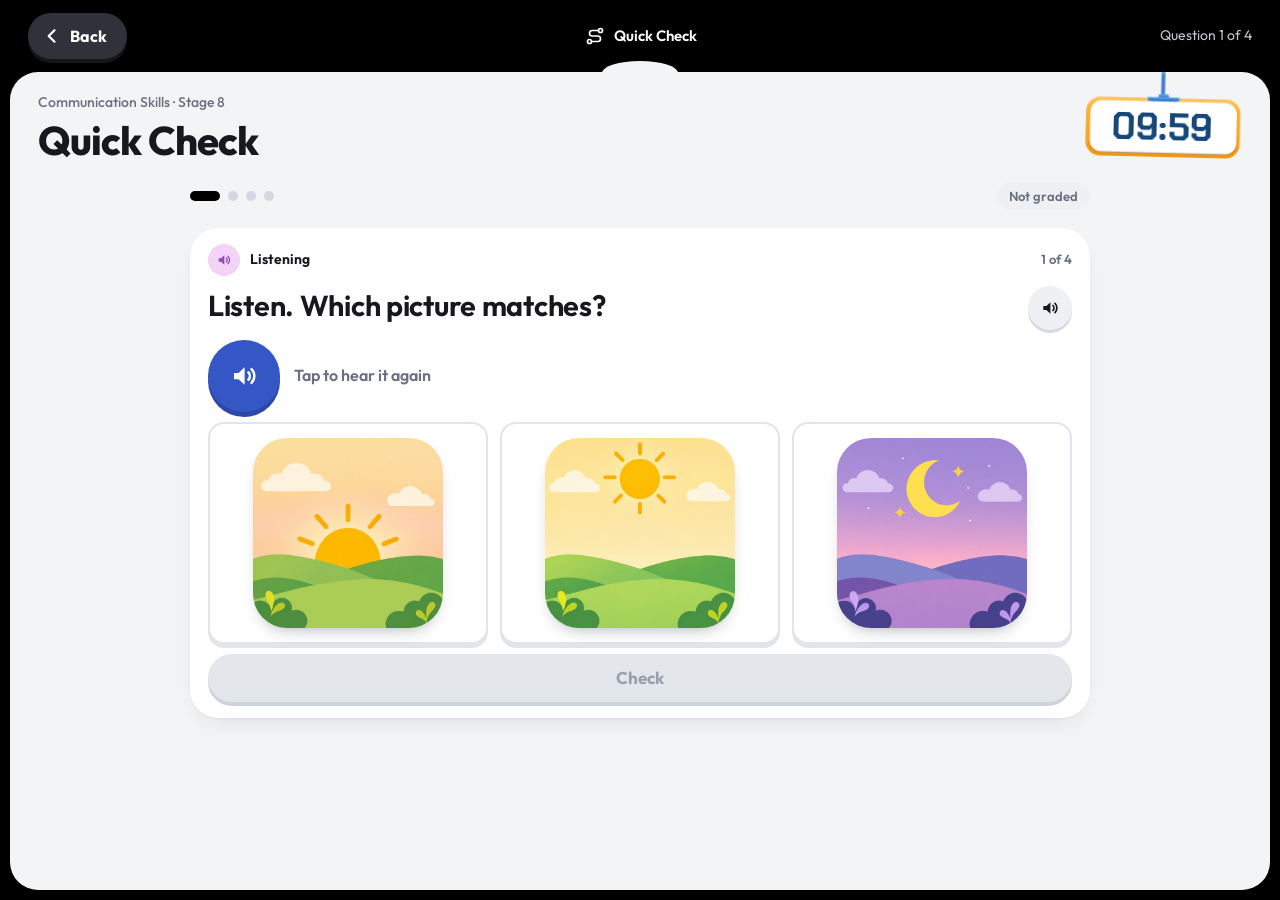
==== commit 11dc6761: "fixing ui 1" ====
--- a/quick-check.html
+++ b/quick-check.html
@@ -6,7 +6,7 @@
 <meta name="theme-color" content="#000000">
 <title>Quick Check</title>
 <link rel="stylesheet" href="css/base.css">
-<link rel="stylesheet" href="css/kw.css?v=20261118i">
+<link rel="stylesheet" href="css/kw.css?v=20261120m">
 <link rel="preload" href="fonts/outfit/outfit-latin-wght-normal.woff2" as="font" type="font/woff2" crossorigin>
 <!-- Timer digits only (Figma timer); falls back to a monospace font offline -->
 <link rel="preconnect" href="https://fonts.googleapis.com">
@@ -128,7 +128,7 @@
   </div>
 </div>
 
-<script src="js/kw-core.js?v=20261118f"></script>
+<script src="js/kw-core.js?v=20261119o"></script>
 <script src="js/stage8.js?v=20261118f"></script>
 </body>
 </html>
--- a/css/kw.css
+++ b/css/kw.css
@@ -936,11 +936,6 @@
   /* Scenario Sprint: the scene sized from the height; four answers as 2 x 2 */
   .sprint-art{width:min(100%,calc((100dvh - 380px) * 320 / 200))}
   .sprint .options,.bigq .options{grid-template-columns:1fr 1fr}
-  /* end screen: score and what to practise on the left, the two word lists on the right */
-  .screen[data-screen="end"]>.work{grid-template-columns:minmax(0,1fr) minmax(0,1fr);grid-template-areas:"score recap" "practise recap" ". recap"}
-  #scoreCard{grid-area:score}
-  #practise{grid-area:practise}
-  .screen[data-screen="end"] .recap{grid-area:recap;align-self:start}
   /* learning path: the path gets the full height on the left; banner, Up next and words on the right */
   .home-map{grid-template-columns:minmax(0,1fr) 370px;grid-template-areas:"path unit" "path upnext" "path words" "path stats" "path .";grid-template-rows:auto auto auto auto 1fr;gap:12px 24px;align-items:start}
   .map-main,.map-side{display:contents}
@@ -973,9 +968,6 @@
   .check-btn{min-height:48px}
   .done-card .read-art{display:none}
   .review li{padding:9px 12px}
-  .stat{padding:8px 6px}
-  .stat b{font-size:1.375rem}
-  .scorecard{gap:12px 18px}
 }
 @media (min-width:56.25em) and (max-height:57.5em){
   .un-done{padding:6px 10px;font-size:.8125rem}
@@ -983,11 +975,475 @@
   .wk-label{display:none}
   .wk{font-size:.8125rem;padding:4px 9px}
   .wk svg{width:12px;height:12px}
-  .scorecard .ring{width:72px;height:72px}
-  .lvl{font-size:1.125rem}
-  .scorecard p{margin-top:2px}
-  #practise .list{gap:8px}
-  #practise .list p{font-size:.9375rem;line-height:1.45}
-  .recap-col ul{gap:6px}
-  .recap-word{min-height:40px;padding:8px 12px}
-}
+}
+
+/* ---------- Reading Card questions on wide screens: the question on the left, the passage on the right ---------- */
+@media (min-width:56.25em){
+  .screen[data-screen="readq"]>.work{display:flex;flex-direction:column;overflow:hidden}
+  .rq-layout{flex:1 1 auto;min-height:0;display:grid;grid-template-columns:minmax(0,1fr) minmax(0,1.05fr);gap:20px}
+  .rq-layout>.quiz{max-width:none;margin:0;min-height:0;overflow-y:auto;align-content:start;scrollbar-width:thin;padding:0 4px 8px}
+  .rq-layout .show-text{display:none}
+  .rq-layout .bigq .options{grid-template-columns:1fr}
+  .rq-side{min-height:0;display:flex;flex-direction:column}
+  .rq-side>.reading{flex:1 1 auto;min-height:0;overflow-y:auto;overscroll-behavior:contain;scrollbar-width:thin;align-content:start;padding:20px 22px 22px}
+  .rq-side .reading-head{position:sticky;top:-20px;z-index:3;margin:-20px -22px 0;padding:20px 22px 10px;background:var(--card);border-radius:var(--r-xl) var(--r-xl) 0 0}
+  .rq-side .read-art svg{width:150px}
+  .rq-side .reading-title{font-size:1.375rem}
+}
+@media (min-width:56.25em) and (max-height:57.5em){
+  .rq-layout .bigq .question{font-size:1.25rem}
+  .rq-layout .choice{min-height:46px;padding:9px 14px;font-size:1rem}
+  .rq-layout .bigq .options{gap:8px}
+}
+
+/* ================= UI review fixes ================= */
+/* Start screen: the card stretches to fill its box (base.css pins .work content to the top, which left a grey band) */
+.screen[data-screen="intro"]>.work>.home{align-self:stretch}
+
+/* One way forward at a time: while the answer sheet is up, its button is the only one that moves on */
+body.kw-sheet .actionbar .btn.primary{visibility:hidden}
+/* Reading Card and Quick Check questions: Check sits in the card, under the answers; no second Check in the top bar */
+#rq-next,#qc-next{display:none}
+/* Closing screens of Stage 5 and 8 on wide screens: the card's own button is the one way on (phones keep the top one too) */
+@media (min-width:56.25em){
+  .screen[data-screen="readdone"] .actionbar .btn.primary,.screen[data-screen="checkdone"] .actionbar .btn.primary{display:none}
+}
+
+/* Closing titles: base.css's ".card h2" (18px) was beating ".done-title" */
+.done-card .done-title{margin:0;font-size:clamp(1.75rem,1.3rem + 1.8vw,2.5rem);font-weight:750;letter-spacing:-.03em;line-height:1.1}
+.done-card .done-title.big{font-size:clamp(2.25rem,1.6rem + 2.6vw,3.25rem)}
+
+/* "Tap to hear": dark text in the card's own colour (grey on yellow or blue was too faint) */
+.wword .wcard-hint{color:var(--c-ink,var(--text))}
+
+/* Counters: the question card already says "1 of 5", so the picture doesn't repeat it */
+.stage-step,.sprint-count{display:none}
+
+/* Pictures use the height that was left empty under them (story, recap, Scenario Sprint) */
+@media (min-width:56.25em){
+  .story,.sprint,#recap{container-type:inline-size}
+  .story{grid-template-columns:auto minmax(0,1fr)}
+  .stage-art{width:min(calc(100cqw - 400px),calc((100dvh - 300px) * 440 / 340))}
+  .sprint{grid-template-columns:auto minmax(0,1fr)}
+  .sprint-art{width:min(calc(100cqw - 440px),calc((100dvh - 380px) * 320 / 200))}
+  #recap .compare{max-width:none;width:min(calc(100cqw - 400px),calc((100dvh - 360px) * 600 / 340 + 22px))}
+}
+/* Greetings / Farewells on wide screens: the picture panels grow into the free height */
+@media (min-width:75em){
+  .wcard-body{min-height:clamp(180px,calc(100vh - 480px),440px)}
+}
+/* Reading done: keep the reading picture when the window is tall enough for it */
+@media (min-width:56.25em) and (min-height:53.75em){
+  .done-card .read-art{display:block}
+  .done-card .read-art svg{width:180px}
+}
+
+/* ================= Learning path, map style (from the user's mockup) =================
+   A wide light road with a 3D edge (green where you have been), big round 3D stops, a sky with clouds and a hill
+   with leaves at the bottom; on the right a dark banner, Up next with its own Start, the words, and three tiles. */
+/* top bar: a sprout beside "Learning path", and a round Back (to the Key Words start screen) */
+.nav-sprout{display:none}
+body[data-view="welcome"] .nav a[data-stage="home"]>svg:first-child{display:none}
+body[data-view="welcome"] .nav a[data-stage="home"] .nav-sprout{display:block;width:26px;height:26px}
+.actionbar .map-back{width:46px;height:46px;min-height:46px;padding:0;border-radius:50%;justify-content:center}
+
+/* the map fills the screen; scenery sits behind everything */
+body[data-view="welcome"] main{padding-bottom:0}
+.screen[data-screen="welcome"]>.work{align-content:stretch;padding-bottom:0}
+.screen[data-screen="welcome"] .home-map{align-self:stretch;padding-bottom:16px}
+.unit,.upnext,.words-known,.map-stats,.path{position:relative;z-index:1}
+/* scenery on the panel itself, so it spans the whole panel: clouds top left, a hill along the bottom */
+@media (min-width:48em){
+  body[data-view="welcome"] .panel{background:
+    url("data:image/svg+xml,%3Csvg xmlns='http://www.w3.org/2000/svg' viewBox='0 0 1200 140' preserveAspectRatio='none'%3E%3Cpath d='M0 78C170 34 360 40 560 78S930 126 1200 58V140H0Z' fill='%23e3f5e8'/%3E%3Cpath d='M0 108C230 78 470 86 720 110S1040 122 1200 96V140H0Z' fill='%23d2eedb'/%3E%3C/svg%3E") left bottom / 100% clamp(70px,13vh,130px) no-repeat,
+    radial-gradient(closest-side,#fff 30%,rgba(255,255,255,0)) -90px -70px / 420px 240px no-repeat,
+    radial-gradient(closest-side,#fff 25%,rgba(255,255,255,0)) 150px -10px / 300px 150px no-repeat,
+    radial-gradient(closest-side,rgba(255,255,255,.85) 20%,rgba(255,255,255,0)) -60px 46% / 320px 170px no-repeat,
+    var(--bg)}
+}
+
+/* the road */
+.path-line .base-edge{fill:none;stroke:#d8dce3;stroke-width:24;stroke-linecap:round;transform:translateY(5px)}
+.path-line .base{fill:none;stroke:#eaecf0;stroke-width:24;stroke-linecap:round;stroke-dasharray:none}
+.path-line .prog-edge{fill:none;stroke:#1f8a45;stroke-width:17;stroke-linecap:round;transform:translateY(4px)}
+.path-line .prog{fill:none;stroke:#3cba60;stroke-width:17;stroke-linecap:round}
+@media (max-width:37.49em){.path-line .base,.path-line .base-edge{stroke-width:18}.path-line .prog,.path-line .prog-edge{stroke-width:13}}
+
+/* the stops: one size token drives the nodes, their icons and where the labels sit */
+.path{--nd:76px}
+@media (min-width:56.25em){.path{--nd:clamp(60px,8.4vh,88px)}}
+.path .node{width:var(--nd);height:var(--nd);background:radial-gradient(circle at 35% 28%,#3b3e47,#16181d 68%);box-shadow:0 7px 0 #000,0 18px 26px -12px rgba(16,24,40,.5)}
+.path .node>svg:not(.spark){width:calc(var(--nd) * .42);height:calc(var(--nd) * .42)}
+.path .stop.is-done .node{background:radial-gradient(circle at 35% 28%,#63d68b,#2fae62 55%,#1f8a45);box-shadow:0 7px 0 #146c36,0 18px 26px -12px rgba(20,108,54,.55)}
+.path .stop.is-current .node{box-shadow:0 7px 0 #000,0 0 0 11px rgba(198,241,213,.9),0 0 0 12px rgba(47,174,98,.18),0 22px 30px -12px rgba(16,24,40,.5)}
+.path .stop.is-current .node::before{inset:-18px;border-width:3px}
+.path .stop.is-soon .node,.path .stop.is-locked .node,.path .stop.end .node{width:calc(var(--nd) * .86);height:calc(var(--nd) * .86);border:0;background:linear-gradient(180deg,#fff,#f1f3f6);color:#4b5160;
+  box-shadow:inset 0 0 0 4px #eef0f4,0 6px 0 #d3d7df,0 16px 24px -12px rgba(16,24,40,.32)}
+.path .stop.end .node{width:calc(var(--nd) * .94);height:calc(var(--nd) * .94)}
+.path .stop.is-soon .node{font-size:calc(var(--nd) * .3);font-weight:700}
+.path .stop.is-locked .node>svg:not(.spark){display:none}
+.path .stop.is-locked .flag.lock{inset:0;width:100%;height:100%;background:none;box-shadow:none;color:#4b5160}
+.path .stop.is-locked .flag.lock svg{width:38%;height:38%}
+.path .stop.end .node>svg:not(.spark){width:calc(var(--nd) * .46);height:calc(var(--nd) * .46)}
+.path .stop.end.is-done .node{background:radial-gradient(circle at 35% 28%,#ffd76a,#E2A53A 60%);box-shadow:0 6px 0 #a06a12,0 16px 24px -12px rgba(160,106,18,.5)}
+.path .flag{width:calc(var(--nd) * .4);height:calc(var(--nd) * .4);right:-8px;bottom:-6px}
+.path .flag svg{width:50%;height:50%}
+.start-bubble{bottom:calc(100% + 12px);padding:7px 15px;font-size:.9375rem}
+/* little sparkles: beside a finished stop, the trophy, Ananya's wave and the handshake */
+.spark{position:absolute;display:none;width:30px;height:30px;pointer-events:none;overflow:visible}
+.path .stop.is-done .node>svg.spark{display:block;width:30px;height:30px;top:-18px;right:-20px}
+.path .stop.end .node>svg.spark{display:block;width:30px;height:30px;top:-16px;left:-22px;transform:scaleX(-1)}
+.decor .spark{display:block}
+.decor.ananya{width:clamp(120px,10.5vw,150px)}
+.decor.ananya img,.decor.handshake img{display:block;width:100%;height:auto;object-fit:contain}
+.decor.ananya .decor-bubble{top:-24px}
+.decor.handshake{width:clamp(120px,10.5vw,150px);color:inherit;padding:0;background:none}
+.decor.handshake>svg:not(.spark){display:block;width:100%;height:auto}
+.decor.times{padding:16px 20px;border-radius:50%;background:radial-gradient(closest-side,rgba(253,232,176,.9),rgba(243,211,246,.45) 66%,rgba(243,211,246,0))}
+
+/* labels beside the stops */
+.path .stop-label{left:calc(50% + var(--nd) / 2 + 18px)}
+.path .stop.label-left .stop-label{left:auto;right:calc(50% + var(--nd) / 2 + 18px)}
+.stop-label span{font-size:.8125rem;font-weight:600}
+.stop-label b{font-size:1.25rem;font-weight:750;letter-spacing:-.01em}
+.stop-label small{font-size:.875rem}
+.stop.is-locked .stop-label b{color:var(--text);font-weight:750}
+.stop.is-soon .stop-label b{color:#6a7080;font-weight:700}
+.stop.is-current .stop-label>span{justify-self:start;padding:2px 10px;border-radius:99px;background:var(--mint);color:var(--mint-ink);font-weight:700}
+.stop.label-left.is-current .stop-label>span{justify-self:end}
+.path .stop.end .stop-label{background:none}
+.stop.end .stop-label b{display:flex;align-items:center;gap:10px}
+.flag-tile{display:grid;place-items:center;width:34px;height:34px;border-radius:10px;background:var(--mint);color:var(--mint-ink)}
+.flag-tile svg{width:18px;height:18px}
+
+/* right column: the dark banner */
+.unit{gap:12px;padding:18px 22px 20px;background:linear-gradient(180deg,#1f2128,#0d0e11)}
+.unit-title{display:flex;align-items:center;gap:12px;font-family:var(--kw-display)}
+.unit-ico{display:grid;place-items:center;flex:none;width:34px;height:34px}
+.unit-ico svg{width:32px;height:32px}
+.unit-sub{margin:8px 0 0;font-size:.9375rem;line-height:1.4;color:#d4d7de}
+.unit-prog{font-size:.9375rem;color:#fff}
+.unit-bar{height:12px;background:#3a3d45}
+.unit-bar i{background:linear-gradient(90deg,#4cc874,#3cba60)}
+/* Up next */
+.upnext{gap:12px;padding:16px 20px 20px}
+.un-kicker{justify-self:start;padding:3px 12px;border-radius:99px;background:var(--mint);color:var(--mint-ink);font-size:.8125rem;font-weight:700}
+.un-row{display:grid;grid-template-columns:auto minmax(0,1fr);gap:22px;align-items:start}
+.un-ico{position:relative;display:grid;place-items:center;width:62px;height:62px;border-radius:16px;background:#e3f5e8;color:var(--good)}
+.un-ico::after{content:"";position:absolute;right:-12px;top:4px;bottom:4px;width:2px;border-radius:2px;background:var(--line)}
+.un-ico svg{width:30px;height:30px}
+.un-text{display:grid;gap:4px;min-width:0}
+.un-about{font-size:.9375rem;line-height:1.4}
+.un-meta{list-style:none;padding:0;display:flex;flex-wrap:wrap;justify-content:center;gap:6px 0;color:#3d4250}
+.un-meta li{display:flex;align-items:center;gap:6px;padding:0 12px}
+.un-meta li+li{border-left:1.5px solid var(--line)}
+.un-meta svg{width:16px;height:16px;flex:none;color:#4b5160}
+.un-go{display:inline-flex;align-items:center;justify-content:center;gap:10px;min-height:54px;font-size:1.125rem}
+.un-go svg{width:20px;height:20px}
+/* the words you know */
+.wk-head{display:flex;align-items:center;gap:10px}
+.wk-head h2{flex:1;margin:0;font-family:var(--kw-display);font-size:1.25rem;font-weight:750;letter-spacing:-.01em}
+.wk-ico{display:grid;place-items:center;color:var(--text)}
+.wk-ico svg{width:24px;height:24px}
+.wk-count{padding:3px 10px;border-radius:99px;background:var(--soft);color:#3d4250;font-size:.8125rem;font-weight:600;white-space:nowrap}
+.wk-label{gap:8px;font-size:.9375rem;color:var(--text)}
+.wk-label svg{width:18px;height:18px}
+.wk-group.sun .wk-label svg{color:#E2A53A;transform:rotate(28deg)}
+.wk-group.sky .wk-label svg{color:#3A8FC4;transform:rotate(-28deg)}
+.words-known .wk-group .wk-chips{padding-left:26px}
+/* three tiles */
+.map-stats{display:grid;grid-template-columns:repeat(3,minmax(0,1fr));gap:10px}
+.mstat{display:flex;align-items:center;gap:8px;min-width:0;padding:12px 10px;border-radius:18px;background:var(--card);box-shadow:var(--shadow)}
+.mstat.mint{background:linear-gradient(180deg,#fff,#effaf2)}
+.mstat.sky{background:linear-gradient(180deg,#fff,#edf6fd)}
+.ms-ico{flex:none;display:grid;place-items:center;color:var(--good)}
+.mstat.sky .ms-ico{color:#3A8FC4}
+.ms-ico svg{width:24px;height:24px}
+.mstat b{display:block;font-family:var(--kw-display);font-size:1.375rem;font-weight:750;line-height:1.1}
+.mstat span{display:block;font-size:.8125rem;line-height:1.2;color:#3d4250;white-space:nowrap}
+@media (max-width:37.49em){.mstat{flex-direction:column;align-items:flex-start;gap:6px}}
+
+/* wide screens: a wider side column; the tiles sit at the bottom, on the hill */
+@media (min-width:56.25em){
+  .home-map{grid-template-areas:"path unit" "path upnext" "path words" "path ." "path stats";grid-template-rows:auto auto auto 1fr auto}
+}
+@media (min-width:75em){.home-map{grid-template-columns:minmax(0,1fr) clamp(380px,36%,460px)}}
+/* re-show what the older compact rules hid, when the window is tall enough */
+@media (min-width:56.25em) and (min-height:52.5em){
+  .unit-sub,.un-about{display:block}
+  .map-stats{display:grid}
+  .wk-label{display:flex}
+}
+/* path: room for the Start bubble; Ananya's speech bubble moves left when Key Words itself is next */
+.path .stop.is-current:not(:first-child){margin-top:18px}
+.stop.is-current .decor-bubble{left:auto;right:56%;border-radius:12px 12px 4px 12px}
+/* phones: slightly smaller stops and labels so the labels stay on one line more often */
+@media (max-width:37.49em){
+  .path{--nd:64px}
+  .stop-label b{font-size:1.0625rem}
+  .stop-label span,.stop-label small{font-size:.75rem}
+}
+/* shorter laptop screens: the side cards get tighter so everything still fits */
+@media (min-width:56.25em) and (max-height:57.5em){
+  .unit{padding:16px 20px 18px;gap:10px}
+  .upnext{padding:14px 18px 18px;gap:10px}
+  .words-known{padding:14px 18px 16px}
+}
+@media (min-width:56.25em) and (max-height:52.49em){.words-known .wk-group .wk-chips{padding-left:0}}
+@media (min-width:56.25em) and (max-height:50em){
+  .unit{padding:12px 18px 14px;gap:8px}
+  .unit-title{font-size:1.375rem}
+  .unit-ico,.unit-ico svg{width:26px;height:26px}
+  .upnext{padding:12px 16px 14px;gap:8px}
+  .un-row{gap:18px;align-items:center}
+  .un-ico{width:46px;height:46px;border-radius:13px}
+  .un-ico svg{width:22px;height:22px}
+  .un-go{min-height:44px;font-size:1rem}
+  .words-known{padding:12px 16px 14px;gap:8px}
+  .wk-head h2{font-size:1.125rem}
+  .wk{min-height:30px;padding:3px 9px}
+  .mstat{padding:8px 10px}
+  .mstat b{font-size:1.125rem}
+}
+@media (max-width:74.99em){.mstat span{white-space:normal}}
+/* path Back: a true circle with the arrow in the middle (the general Back rule adds left padding with !important) */
+.actionbar .map-back{padding:0 !important;gap:0}
+.actionbar .map-back svg{margin:0}
+/* the current stop: its 3D depth is drawn inside the circle, so the green glow and the pulse ring sit evenly around it */
+.path .stop.is-current .node{box-shadow:inset 0 -7px 0 rgba(0,0,0,.6),inset 0 2px 0 rgba(255,255,255,.08),0 0 0 10px rgba(198,241,213,.9),0 0 0 11px rgba(47,174,98,.22),0 18px 28px -10px rgba(16,24,40,.45)}
+.path .stop.is-current .node:active:not(:disabled){transform:scale(.95);box-shadow:inset 0 -3px 0 rgba(0,0,0,.6),0 0 0 10px rgba(198,241,213,.9),0 0 0 11px rgba(47,174,98,.22),0 10px 18px -10px rgba(16,24,40,.45)}
+.path .stop.is-current .node::before{inset:-15px;border-width:3px}
+
+/* ================= Morning / afternoon / evening pictures (the user's three illustrations) =================
+   One picture per time of day, used wherever the time is shown as a picture: word cards, the start card,
+   Word Match, the Quick Check tiles and the little row beside Quick Check on the path. */
+.ico.scene{display:block;flex:none;aspect-ratio:1;object-fit:cover;border-radius:18%;overflow:hidden;box-shadow:0 8px 18px -10px rgba(16,24,40,.45);user-select:none;-webkit-user-drag:none}
+.wword .ico.scene{width:76px;height:76px}
+@media (min-width:48em){.wword .ico.scene{width:120px;height:120px}}
+@media (min-width:75em){.wword .ico.scene{width:clamp(110px,calc(100vh - 600px),260px);height:auto}}
+.hword .ico.scene{width:clamp(64px,10vw,110px);height:auto}
+@media (min-width:75em){.hword .ico.scene{width:clamp(96px,15vh,190px)}}
+.mcard-front .ico.scene{width:80%;height:80%;border-radius:16%}
+.choice.tile .ico.scene{width:96px;height:96px}
+@media (min-width:75em){.choice.tile .ico.scene{width:clamp(96px,calc(100vh - 690px),190px);height:auto}}
+@media (max-width:22.5em){.choice.tile .ico.scene{width:72px;height:72px}}
+.decor.times .ico.scene{width:46px;height:46px;border-radius:12px}
+/* the old icon rules set overflow:visible, which stops a picture being clipped to its rounded corners */
+.wword .ico.scene,.hword .ico.scene,.choice.tile .ico.scene,.mcard-front .ico.scene,.decor.times .ico.scene{overflow:hidden}
+
+/* Greetings cards: the picture fills the card's picture panel edge to edge; "Tap to hear" / the word sits in a strip below */
+.wcard-body.has-scene{overflow:hidden}
+.wcard-body.has-scene .ico.scene{border-radius:0;box-shadow:none;object-fit:cover;object-position:50% 62%}
+@media (min-width:48em){
+  .wcard-body.has-scene{display:flex;flex-direction:column;align-items:stretch;gap:0;padding:0}
+  .wcard-body.has-scene .ico.scene{flex:1 1 0;width:100%;height:auto;min-height:0;aspect-ratio:auto}
+  .wcard-body.has-scene .wcard-word{flex:none;place-items:center;padding:14px 12px 16px}
+}
+@media (max-width:47.99em){
+  .wcard-body.has-scene{align-items:stretch;padding:0 16px 0 0;min-height:104px}
+  .wcard-body.has-scene .ico.scene{align-self:stretch;width:116px;height:100%;min-height:104px;aspect-ratio:auto}
+  .wcard-body.has-scene .wcard-word{align-self:center}
+}
+/* when the panel is wide and short, each picture keeps its sun or moon in view (and some hill) */
+.wcard-body.has-scene .ico.scene-morning{object-position:50% 70%}
+.wcard-body.has-scene .ico.scene-afternoon{object-position:50% 8%}
+.wcard-body.has-scene .ico.scene-evening{object-position:50% 18%}
+@media (min-width:75em){.wcard-body.has-scene{min-height:clamp(200px,calc(100vh - 470px),440px)}}
+
+/* ================= Word cards, picture style (from the user's mockup) =================
+   White card with a soft border in the picture's colour; the picture fills the top and ends in a white wave;
+   a round speaker sits on the wave; under it the time of day, which turns into the word once heard. */
+.wword.t-peach{--wt:#F6C79B;--wt-strong:#E89A55;--wt-glow:rgba(246,199,155,.32);--wt-soft:#FDEBDC}
+.wword.t-sky{--wt:#9CD2F2;--wt-strong:#3F9FD8;--wt-glow:rgba(156,210,242,.32);--wt-soft:#E3F3FD}
+.wword.t-lilac{--wt:#D6B6F0;--wt-strong:#A974DC;--wt-glow:rgba(214,182,240,.32);--wt-soft:#F1E6FB}
+.wword{position:relative;display:block;padding:0;border-radius:28px;background:#fff;border:3px solid var(--wt);overflow:hidden;
+  box-shadow:0 0 0 5px var(--wt-glow),0 20px 36px -24px rgba(16,24,40,.4);transition:border-color .2s ease,box-shadow .2s ease}
+.wword.is-active{border-color:var(--wt-strong);box-shadow:0 0 0 6px var(--wt-glow),0 22px 40px -22px rgba(16,24,40,.45)}
+.wword .wcard{position:relative;display:flex;flex-direction:column;align-items:stretch;gap:0;width:100%;height:100%;padding:0;border-radius:25px}
+.wword .wcard:focus-visible{outline:3px solid var(--accent);outline-offset:-6px}
+/* the picture */
+.wc-pic{position:relative;display:grid;place-items:center;flex:none;aspect-ratio:3/2;overflow:hidden;background:linear-gradient(180deg,var(--wt-soft),#fff)}
+.wc-pic .ico.scene{position:absolute;inset:0;width:100%;height:100%;border-radius:0;box-shadow:none;object-fit:cover;object-position:50% 60%}
+.wc-pic .ico.scene-morning{object-position:50% 68%}
+.wc-pic .ico.scene-afternoon{object-position:50% 12%}
+.wc-pic .ico.scene-evening{object-position:50% 22%}
+.wc-pic>svg.ico{width:42%;height:auto;max-height:70%;margin-bottom:18px;overflow:visible}
+.wc-wave{position:absolute;left:-1px;bottom:-1px;width:calc(100% + 2px);height:clamp(22px,14%,40px);fill:#fff}
+/* the speaker on the wave */
+.wc-play{position:relative;z-index:2;align-self:center;display:grid;place-items:center;width:56px;height:56px;margin-top:-34px;border-radius:50%;background:#fff;color:#1f2347;
+  box-shadow:0 0 0 1px rgba(16,24,40,.05),0 8px 18px -8px rgba(16,24,40,.38)}
+.wc-play svg{width:24px;height:24px}
+/* the label: the time of day, then the word */
+.wword .wcard-word{display:grid;place-items:center;padding:8px 14px 20px}
+.wword .wcard-hint,.wword .wcard-text{font-family:var(--kw-display);font-size:clamp(1.5rem,1.1rem + 1vw,2rem);font-weight:750;letter-spacing:-.02em;line-height:1.15;color:var(--text);text-align:center}
+.wword .wcard-check{top:12px;right:12px;z-index:3;width:34px;height:34px;box-shadow:0 0 0 3px #fff}
+@media (max-width:47.99em){
+  .wc-pic{aspect-ratio:2/1}
+  .wc-play{width:50px;height:50px;margin-top:-30px}
+  .wword .wcard-word{padding:6px 12px 16px}
+}
+/* wide screens: the cards fill the height and the picture takes what the label leaves */
+@media (min-width:56.25em){
+  .word-cards{align-items:stretch}
+  .wword{min-height:clamp(300px,calc(100dvh - 344px),620px)}
+  .wword .wcard{height:100%;min-height:inherit}
+  .wc-pic{flex:1 1 0;aspect-ratio:auto;min-height:150px}
+}
+/* the wave rises higher in the middle and the speaker sits on its crest, half over the picture */
+.wc-wave{height:46px}
+.wc-play{width:60px;height:60px;margin-top:-76px}
+.wc-play svg{width:26px;height:26px}
+.wword .wcard-word{padding-top:10px}
+@media (max-width:47.99em){.wc-wave{height:34px}.wc-play{width:52px;height:52px;margin-top:-58px}}
+/* cards with a drawing instead of a picture (Farewells): a fuller sky behind it, so the white wave reads */
+.wword.t-peach{--wt-sky:linear-gradient(180deg,#FBD3B2,#FDEADB)}
+.wword.t-sky{--wt-sky:linear-gradient(180deg,#B6DFF9,#DCEFFC)}
+.wword.t-lilac{--wt-sky:linear-gradient(180deg,#DEC6F5,#F0E5FB)}
+.wc-pic:not(.has-scene){background:var(--wt-sky)}
+.wc-pic>svg.ico{width:46%;max-height:62%;margin-bottom:28px}
+/* word cards a little smaller: a narrower row, and not quite the full height */
+@media (min-width:56.25em){
+  .word-cards{width:100%;max-width:1060px;margin-left:auto;margin-right:auto}
+  .wword{min-height:clamp(280px,calc(100dvh - 420px),500px)}
+}
+
+/* ================= Start screen cards, photo style (from the user's reference) =================
+   The picture fills the card; at the bottom, on a dark fade: the word and the time, one line, and a white Hear it button. */
+.hword.photo{position:relative;display:block;padding:0;aspect-ratio:4/5;border:0;border-radius:28px;overflow:hidden;color:#fff;text-align:left;
+  background:linear-gradient(180deg,#9ad4f6 0%,#5c9fdc 52%,#22467c 100%);box-shadow:0 26px 46px -24px rgba(16,24,40,.6),0 2px 6px rgba(16,24,40,.12)}
+.hword.photo::after{content:"";position:absolute;inset:0;pointer-events:none;
+  background:linear-gradient(180deg,rgba(9,13,30,0) 38%,rgba(9,13,30,.5) 60%,rgba(9,13,30,.86) 100%)}
+.hword.photo .hw-pic{position:absolute;inset:0;display:grid;justify-items:center;align-content:start;padding-top:13%}
+.hword.photo .hw-pic .ico.scene{position:absolute;inset:0;width:100%;height:100%;border-radius:0;box-shadow:none;object-fit:cover;object-position:50% 25%}
+.hword.photo .hw-pic>svg.ico{width:48%;height:auto;max-height:none;overflow:visible}
+.hword.photo .hw-info{position:absolute;left:0;right:0;bottom:0;z-index:1;display:grid;gap:8px;padding:16px}
+.hw-row{display:flex;flex-wrap:wrap;align-items:center;justify-content:space-between;gap:6px 10px}
+.hword.photo .hw-text{font-family:var(--kw-display);font-size:1.375rem;font-weight:750;letter-spacing:-.02em;line-height:1.1;color:#fff}
+.hw-time{display:inline-flex;align-items:center;gap:5px;flex:none;padding:4px 10px;border-radius:99px;background:rgba(255,255,255,.22);color:#fff;font-size:.8125rem;font-weight:700;
+  -webkit-backdrop-filter:blur(6px);backdrop-filter:blur(6px)}
+.hw-time svg{width:13px;height:13px}
+.hw-desc{font-size:.875rem;line-height:1.4;color:rgba(255,255,255,.8)}
+.hw-btn{display:flex;align-items:center;justify-content:center;gap:8px;min-height:46px;margin-top:2px;border-radius:99px;background:#fff;color:#1f2347;font-size:1rem;font-weight:750;
+  box-shadow:0 4px 0 rgba(0,0,0,.22)}
+.hw-btn svg{width:18px;height:18px}
+.hword.photo:hover .hw-btn{background:#f2f3f7}
+.hword.photo:focus-visible{outline:3px solid var(--accent);outline-offset:4px}
+@media (max-width:37.49em){
+  .hword.photo{border-radius:20px}
+  .hword.photo .hw-info{gap:6px;padding:10px}
+  .hword.photo .hw-text{font-size:1rem}
+  .hw-time{padding:2px 7px;font-size:.6875rem}
+  .hw-desc{display:none}
+  .hw-btn{min-height:34px;font-size:.8125rem}
+  .hw-btn svg{width:14px;height:14px}
+}
+@media (min-width:75em){
+  .hword.photo .hw-info{gap:10px;padding:clamp(16px,2.2vh,22px)}
+  .hword.photo .hw-text{font-size:clamp(1.375rem,2.8vh,2rem)}
+  .hw-time{font-size:clamp(.8125rem,1.4vh,.9375rem)}
+  .hw-desc{font-size:clamp(.875rem,1.5vh,1rem)}
+  .hw-btn{min-height:clamp(46px,5.6vh,56px);font-size:clamp(1rem,1.7vh,1.125rem)}
+}
+/* keep the word and the time on one line, as in the reference */
+.hw-row{flex-wrap:nowrap}
+.hword.photo .hw-text{min-width:0;white-space:nowrap;overflow:hidden;text-overflow:ellipsis}
+@media (min-width:37.5em){.hword.photo .hw-text{font-size:clamp(1.125rem,2.3vh,1.625rem)}.hw-time{padding:3px 9px;font-size:.75rem}}
+@media (max-width:37.49em){.hw-row{flex-wrap:wrap}.hword.photo .hw-text{white-space:normal}}
+
+/* ---------- Start screen cards, closer to the reference: straight, taller, a soft blur under the text, flat white button ---------- */
+.home-board .pinned.left,.home-board .pinned.right{transform:none}
+.hword.photo{aspect-ratio:3/4;border-radius:30px;box-shadow:0 30px 50px -28px rgba(16,24,40,.6),0 1px 3px rgba(16,24,40,.12)}
+.hword.photo::after{background:linear-gradient(180deg,rgba(14,20,34,0) 36%,rgba(14,20,34,.5) 54%,rgba(14,20,34,.88) 74%,rgba(14,20,34,.95) 100%)}
+.hw-blur{position:absolute;left:0;right:0;bottom:0;height:60%;pointer-events:none;-webkit-backdrop-filter:blur(16px);backdrop-filter:blur(16px);
+  -webkit-mask-image:linear-gradient(180deg,transparent 0%,#000 42%);mask-image:linear-gradient(180deg,transparent 0%,#000 42%)}
+.hword.photo .hw-info{gap:10px;padding:18px}
+.hword.photo .hw-text{font-family:var(--font);font-weight:700;letter-spacing:-.01em}
+.hw-time{padding:4px 11px;background:rgba(255,255,255,.2);font-weight:700}
+.hw-time svg{display:none}
+.hw-desc{color:rgba(255,255,255,.66);line-height:1.45}
+.hw-chips{display:flex;flex-wrap:wrap;gap:6px}
+.hw-chip{padding:4px 10px;border-radius:99px;background:rgba(255,255,255,.14);color:#fff;font-size:.75rem;font-weight:600;line-height:1.3}
+.hw-btn{min-height:50px;margin-top:4px;background:#fff;color:#1d2433;font-weight:700;box-shadow:none}
+.hw-btn svg{display:none}
+/* wide screens: the cards are sized from the height, so they keep the reference's tall shape and still fit */
+@media (min-width:56.25em){
+  .home-board{padding:28px 24px}
+  .home-board .pinned{width:auto;flex:none}
+  .hword.photo{width:auto;height:clamp(280px,calc(100dvh - 470px),480px);aspect-ratio:2/3}
+}
+@media (max-width:37.49em){.hw-chips{display:none}.hw-btn{min-height:34px}}
+/* the blur layer keeps the card's rounded bottom corners (a backdrop blur is not clipped by the card itself) */
+.hw-blur{border-radius:0 0 30px 30px}
+@media (max-width:37.49em){.hw-blur{border-radius:0 0 20px 20px}}
+@media (max-width:37.49em){.hword.photo{border-radius:20px}.hw-blur{border-radius:0 0 20px 20px}}
+
+/* ================= Photo cards on the Greetings / Farewells screens too (same style as the start cards) =================
+   Picture fills the card; a soft blur and dark fade at the bottom hold the word, its time, a line and two chips;
+   a round speaker sits in the top-right corner; a green tick in the top-left once the word is heard. */
+.wword.photo{position:relative;display:block;padding:0;border:0;border-radius:28px;overflow:hidden;color:#fff;
+  background:var(--wt-sky,linear-gradient(180deg,#9ad4f6 0%,#5c9fdc 52%,#22467c 100%));
+  box-shadow:0 28px 48px -28px rgba(16,24,40,.6),0 1px 3px rgba(16,24,40,.12);transition:box-shadow .2s ease}
+.wword.photo.t-sky{background:linear-gradient(180deg,#9ad4f6 0%,#5c9fdc 52%,#22467c 100%)}
+.wword.photo.is-active{box-shadow:0 0 0 4px #fff,0 0 0 7px var(--wt-strong),0 28px 48px -26px rgba(16,24,40,.6)}
+.wword.photo .wcard{position:relative;display:block;width:100%;height:100%;padding:0;border-radius:28px;text-align:left;color:#fff}
+.wword.photo .wcard:focus-visible{outline:3px solid #fff;outline-offset:-7px}
+.wword.photo .hw-pic{position:absolute;inset:0;display:grid;justify-items:center;align-content:start;padding-top:12%}
+.wword.photo .hw-pic .ico.scene{position:absolute;inset:0;width:100%;height:100%;border-radius:0;box-shadow:none;object-fit:cover;object-position:50% 25%}
+.wword.photo .hw-pic>svg.ico{width:44%;height:auto;max-height:46%;overflow:visible}
+.hw-shade{position:absolute;inset:0;pointer-events:none;background:linear-gradient(180deg,rgba(14,20,34,0) 36%,rgba(14,20,34,.5) 54%,rgba(14,20,34,.88) 74%,rgba(14,20,34,.95) 100%)}
+.wword.photo .hw-blur{border-radius:0 0 28px 28px}
+.wword.photo .hw-info{position:absolute;left:0;right:0;bottom:0;z-index:1;display:grid;gap:10px;padding:18px}
+.wword.photo .hw-text{min-width:0;font-family:var(--font);font-size:clamp(1.25rem,2.4vh,1.625rem);font-weight:700;letter-spacing:-.01em;line-height:1.1;color:#fff;white-space:nowrap;overflow:hidden;text-overflow:ellipsis}
+.wword.photo .wcard-check{top:14px;left:14px;right:auto;z-index:3;width:36px;height:36px;box-shadow:0 0 0 3px rgba(255,255,255,.9)}
+/* the speaker: a round frosted button in the top-right corner (start cards and word cards) */
+.hw-sound{position:absolute;top:14px;right:14px;z-index:3;display:grid;place-items:center;width:46px;height:46px;border-radius:50%;
+  background:rgba(255,255,255,.88);color:#1d2433;box-shadow:0 6px 16px -6px rgba(0,0,0,.4);-webkit-backdrop-filter:blur(8px);backdrop-filter:blur(8px);transition:background-color .15s ease}
+.hw-sound svg{width:22px;height:22px}
+.hword.photo:hover .hw-sound,.wword.photo .wcard:hover .hw-sound{background:#fff}
+@media (max-width:37.49em){.hw-sound{top:10px;right:10px;width:38px;height:38px}.hw-sound svg{width:18px;height:18px}}
+/* sizes: three tall cards in a row on wide screens; stacked on phones */
+@media (min-width:56.25em){.wword.photo{min-height:0;height:clamp(300px,calc(100dvh - 400px),520px)}}
+@media (min-width:48em) and (max-width:56.24em){.wword.photo{height:420px}}
+@media (max-width:47.99em){.wword.photo{height:300px;border-radius:24px}.wword.photo .wcard{border-radius:24px}.wword.photo .hw-blur{border-radius:0 0 24px 24px}}
+/* word cards: the fade and blur start lower, so the sun and moon stay bright above the text */
+.wword.photo .hw-shade{background:linear-gradient(180deg,rgba(14,20,34,0) 46%,rgba(14,20,34,.42) 60%,rgba(14,20,34,.86) 75%,rgba(14,20,34,.95) 100%)}
+.wword.photo .hw-blur{height:44%}
+/* drawings (Farewells, See you) get the full card width to size against */
+.hword.photo .hw-pic,.wword.photo .hw-pic{grid-template-columns:minmax(0,1fr)}
+/* phones: only the word and its time sit at the bottom, so the fade starts lower and the picture stays bright */
+@media (max-width:37.49em){.wword.photo{height:320px}.wword.photo .hw-shade{background:linear-gradient(180deg,rgba(14,20,34,0) 60%,rgba(14,20,34,.5) 76%,rgba(14,20,34,.92) 100%)}.wword.photo .hw-blur{height:30%}}
+.wword.photo .hw-pic>svg.ico{width:40%;max-height:none}
+
+/* ---------- Greetings / Farewells cards: the text sits on a white panel in black (readable); the picture fills the space above ---------- */
+.wword.photo .wcard{display:flex;flex-direction:column}
+.wword.photo .hw-pic{position:relative;inset:auto;flex:1 1 0;min-height:0;overflow:hidden;align-content:center;padding-top:0}
+.wword.photo .hw-blur,.wword.photo .hw-shade{display:none}
+.wword.photo .hw-info{position:relative;inset:auto;z-index:1;flex:none;gap:8px;padding:16px 18px 18px;background:#fff;color:var(--text)}
+.wword.photo .hw-text{color:var(--text)}
+.wword.photo .hw-time{background:var(--soft);color:var(--text);-webkit-backdrop-filter:none;backdrop-filter:none}
+.wword.photo .hw-desc{color:var(--text)}
+.wword.photo .hw-chip{background:var(--soft);color:var(--text)}
+.wword.photo.t-sky{background:linear-gradient(180deg,#a9dcf8 0%,#6fb0e4 100%)}
+@media (max-width:37.49em){.wword.photo .hw-info{padding:12px 14px 14px}}
+
+/* ================= Greetings: blank liquid cards that drain away to reveal the picture and the words =================
+   The cover is white at the top with coloured liquid below (its surface is two moving waves). On tap the liquid
+   lifts, drains to the bottom, the picture settles, and the white text panel slides up. */
+.wword.t-peach{--lq-top:#FFC79A;--lq-bottom:#F28F4E;--lq-light:#FFE0C4}
+.wword.t-sky{--lq-top:#9ED8FA;--lq-bottom:#3F9FD8;--lq-light:#D3EEFD}
+.wword.t-lilac{--lq-top:#D3B5F6;--lq-bottom:#9B6BDB;--lq-light:#EBDDFB}
+.wc-liquid{position:absolute;inset:0;z-index:5;overflow:hidden;border-radius:inherit;background:#fff;pointer-events:none}
+.wl-body{position:absolute;left:0;right:0;top:26%;height:calc(74% + 60px)}
+.wl-wave{position:absolute;left:0;width:200%;height:26px;animation:kwWave 3.2s linear infinite}
+.wl-wave.back{top:-30px;fill:var(--lq-light);animation-duration:5s;animation-direction:reverse}
+.wl-wave.front{top:-22px;fill:var(--lq-top)}
+.wl-fill{position:absolute;left:0;right:0;top:2px;bottom:0;background:linear-gradient(180deg,var(--lq-top),var(--lq-bottom) 80%)}
+@keyframes kwWave{to{transform:translateX(-50%)}}
+.wl-hint{position:absolute;left:50%;top:60%;transform:translate(-50%,-50%);display:inline-flex;align-items:center;gap:8px;padding:10px 18px;border-radius:99px;
+  background:rgba(255,255,255,.92);color:#1d2433;font-size:1rem;font-weight:700;white-space:nowrap;box-shadow:0 10px 24px -12px rgba(16,24,40,.5)}
+.wl-hint svg{width:22px;height:22px;overflow:visible}
+.wl-ring{transform-origin:12px 12px;animation:kwTap 1.6s ease-out infinite}
+@keyframes kwTap{0%{transform:scale(.55);opacity:1}100%{transform:scale(1.25);opacity:0}}
+.wword.is-blank .hw-sound,.wword.is-blank .wcard-check{visibility:hidden}
+.wword.is-blank .wcard:hover .wl-hint{background:#fff}
+@media (prefers-reduced-motion:reduce){.wl-wave,.wl-ring{animation:none}}
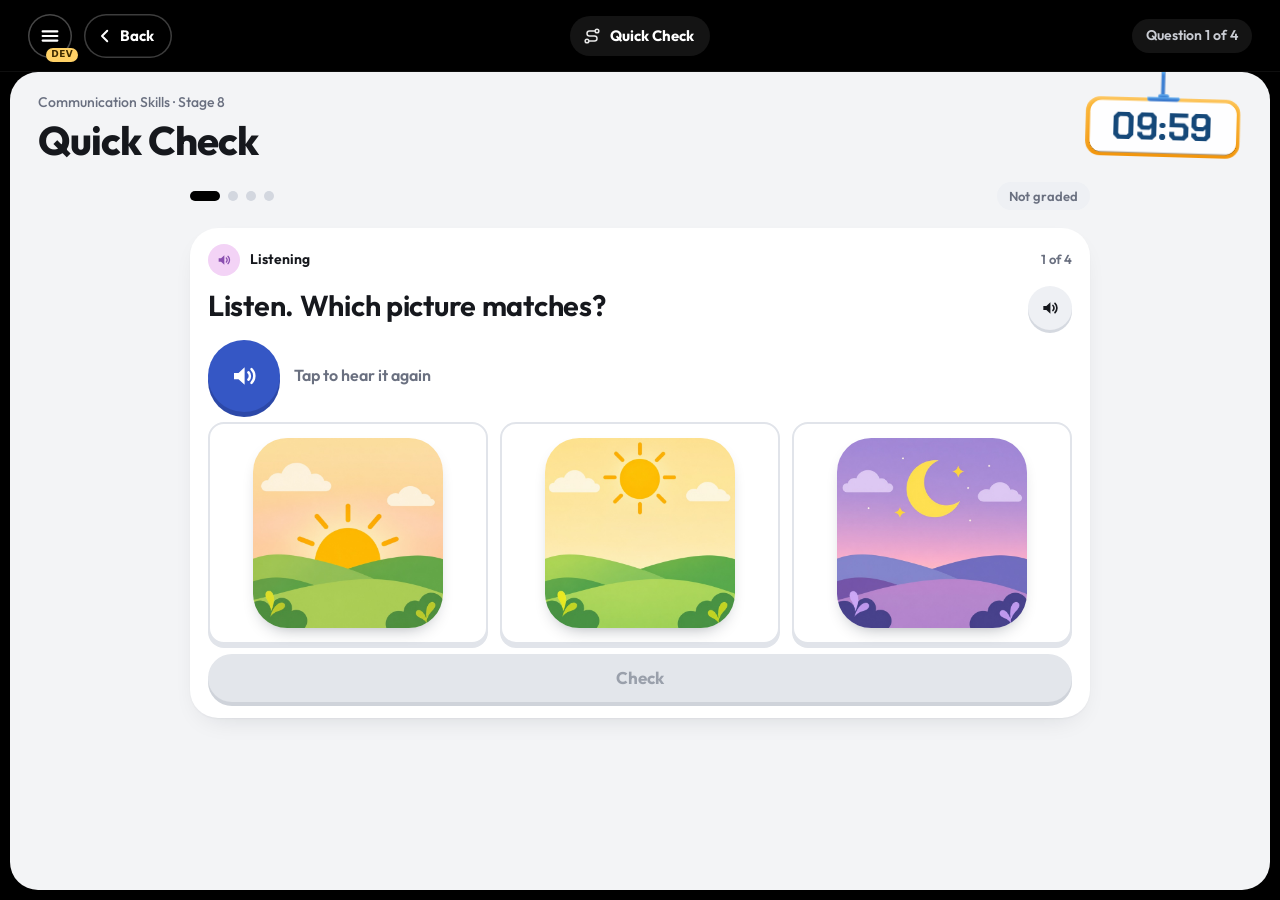
==== commit 13ec1a54: "fixing ui 2" ====
--- a/quick-check.html
+++ b/quick-check.html
@@ -6,7 +6,7 @@
 <meta name="theme-color" content="#000000">
 <title>Quick Check</title>
 <link rel="stylesheet" href="css/base.css">
-<link rel="stylesheet" href="css/kw.css?v=20261120m">
+<link rel="stylesheet" href="css/kw.css?v=20261120x">
 <link rel="preload" href="fonts/outfit/outfit-latin-wght-normal.woff2" as="font" type="font/woff2" crossorigin>
 <!-- Timer digits only (Figma timer); falls back to a monospace font offline -->
 <link rel="preconnect" href="https://fonts.googleapis.com">
@@ -128,7 +128,8 @@
   </div>
 </div>
 
-<script src="js/kw-core.js?v=20261119o"></script>
-<script src="js/stage8.js?v=20261118f"></script>
+<script src="js/kw-core.js?v=20261120r"></script>
+<script src="js/stage8.js?v=20261120a"></script>
+<script src="dev-menu/dev-menu.js?v=2"></script> <!-- DEV MENU: testing only. Delete this line and the dev-menu folder when done. -->
 </body>
 </html>
--- a/css/kw.css
+++ b/css/kw.css
@@ -1447,3 +1447,249 @@
 .wword.is-blank .hw-sound,.wword.is-blank .wcard-check{visibility:hidden}
 .wword.is-blank .wcard:hover .wl-hint{background:#fff}
 @media (prefers-reduced-motion:reduce){.wl-wave,.wl-ring{animation:none}}
+
+/* ================= Top bar, cleaner =================
+   No white notch under the title. The title is a soft pill (it is a link back to the path). Back is an outline pill,
+   the status is a soft pill, Continue is solid white; a locked Continue is a faint outline that still reads. */
+.nav a[aria-current="page"]::after{display:none}
+.topbar{border-bottom:1px solid rgba(255,255,255,.06)}
+.topbar .nav a{height:40px;padding:0 16px 0 12px;gap:8px;border-radius:99px;background:rgba(255,255,255,.08);color:#fff;font-size:.9375rem;font-weight:700;transition:background-color .15s ease}
+.topbar .nav a:hover{background:rgba(255,255,255,.14)}
+.topbar .nav a svg{width:20px;height:20px;opacity:.9}
+.topbar .nav a .lbl{color:#fff !important}
+/* buttons on the bar: same height, no heavy 3D edge */
+.actionbar .btn{min-height:44px;height:44px;padding:0 20px;border-radius:99px;font-size:.9375rem;font-weight:700;box-shadow:none}
+.actionbar .btn.secondary,.actionbar .back-btn{background:transparent;color:#fff;box-shadow:inset 0 0 0 1.5px rgba(255,255,255,.24)}
+.actionbar .btn.secondary:hover:not(:disabled),.actionbar .back-btn:hover{background:rgba(255,255,255,.08);box-shadow:inset 0 0 0 1.5px rgba(255,255,255,.38)}
+.actionbar .back-btn{gap:6px;padding:0 18px 0 12px !important}
+.actionbar .back-btn svg{width:18px;height:18px}
+.actionbar .btn.primary{background:#fff;color:#16181d;box-shadow:0 3px 0 #a9aeb8}
+.actionbar .btn.primary:hover:not(:disabled){background:#eef0f4}
+.actionbar .btn.primary:active:not(:disabled){transform:translateY(3px);box-shadow:0 0 0 #a9aeb8}
+.actionbar .btn:disabled,.actionbar .btn.primary:disabled{background:rgba(255,255,255,.06);color:rgba(255,255,255,.42);box-shadow:inset 0 0 0 1.5px rgba(255,255,255,.12);cursor:not-allowed}
+/* the status beside Continue: a soft pill */
+.actionbar .grow{flex:none;max-width:none;padding:6px 14px;border-radius:99px;background:rgba(255,255,255,.08);color:#c9ccd3;font-size:.875rem;font-weight:600}
+.actionbar .grow b{color:#fff;font-weight:800}
+/* the path's round Back matches the other Back buttons */
+.actionbar .map-back{width:44px;height:44px;min-height:44px;padding:0 !important}
+/* phones: Back shows only its arrow, as a circle */
+@media (max-width:37.49em){
+  .actionbar .back-btn{width:44px;padding:0 !important;justify-content:center}
+  .actionbar .back-btn .back-lb{display:none}
+  .actionbar .btn{padding:0 16px}
+}
+
+/* cinematic change between the Key Words parts: the outgoing screen is positioned against main while both are on screen */
+main.kw-cine{position:relative}
+main.kw-cine>.screen>.work{will-change:transform,opacity;backface-visibility:hidden}
+
+/* ---------- Reading Card: no paragraph numbers; every word can be tapped (a soft highlight shows it); glossary words stay bold, no underline or "i" ---------- */
+.passage p{padding-left:0}
+.passage .w,.reading-title .w{border-radius:5px;cursor:pointer;transition:background-color .12s ease}
+@media (hover:hover){.passage .w:hover,.reading-title .w:hover{background:#eef2fd}}
+.gloss{text-decoration:none}
+.gi{display:none}
+
+/* ================= Reading Card questions: three tries, hints in the passage, feedback in the card ================= */
+.rq-tries{display:inline-flex;align-items:center;gap:6px}
+.rq-tries i{display:grid;place-items:center;width:12px;height:12px;border-radius:50%;background:#d3d7df;color:#fff}
+.rq-tries i.x{width:20px;height:20px;background:#d93636}
+.rq-tries i.x svg{width:11px;height:11px}
+.rq-how{margin:-2px 0 0;font-size:.9375rem;font-weight:600;color:var(--muted)}
+#rq-card .choice.is-wrong{border-color:#d93636;--kw-edge:#d93636;background:#fdecec;color:#b42323}
+#rq-card .choice.row.is-wrong::before{box-shadow:inset 0 0 0 7px #d93636}
+#rq-card .choice.is-out{opacity:.42;cursor:not-allowed;text-decoration:line-through;text-decoration-thickness:1.5px}
+.rq-fb{display:grid;grid-template-columns:auto minmax(0,1fr);gap:6px 12px;align-items:center;padding:14px 16px;border-radius:16px}
+.rq-fb.ok,.rq-fb.reveal{background:var(--good-soft)}
+.rq-fb.bad{background:#fdecec}
+.rq-fb-ico{display:grid;place-items:center;width:34px;height:34px;border-radius:50%;background:var(--good);color:#fff}
+.rq-fb.bad .rq-fb-ico{background:#d93636}
+.rq-fb.reveal .rq-fb-ico{background:#E2A53A}
+.rq-fb-ico svg{width:18px;height:18px}
+.rq-fb-text b{display:block;font-size:1.125rem;font-weight:750;line-height:1.25;color:var(--good)}
+.rq-fb.bad .rq-fb-text b{color:#b42323}
+.rq-fb-text p{margin:2px 0 0;font-size:1rem;line-height:1.4;color:var(--text)}
+.rq-fb .rq-go{grid-column:1/-1;width:100%;margin-top:6px}
+/* hints in the passage: the paragraph(s), then the exact line(s) */
+#passage p{transition:background-color .3s ease,box-shadow .3s ease}
+#passage p.is-hint{background:#fff4d8;box-shadow:0 0 0 10px #fff4d8;border-radius:10px}
+mark.rq-line{background:none;color:inherit;border-radius:4px;transition:background-color .3s ease,box-shadow .3s ease}
+mark.rq-line.is-hint{background:#fde2a0;box-shadow:0 0 0 3px #fde2a0}
+
+/* Reading Card questions on wide screens: the passage on the left, the question on the right */
+@media (min-width:56.25em){.rq-layout{grid-template-columns:minmax(0,1.05fr) minmax(0,1fr)}}
+
+/* ================= Segment 1 result page (result.html): score, what to practise, skills ================= */
+.res-grid{display:grid;gap:16px;align-content:start}
+.res-grid>.card{padding:20px}
+.res-head{display:flex;align-items:center;gap:10px;margin-bottom:12px}
+.res-head h2{flex:1;margin:0;font-family:var(--kw-display);font-size:1.25rem;font-weight:750;letter-spacing:-.01em}
+.res-head h2 small{font-family:var(--font);font-size:.875rem;font-weight:600;color:var(--muted)}
+.res-hico{display:grid;place-items:center;width:34px;height:34px;border-radius:10px;background:#e3f5e8}
+.res-hico svg{width:20px;height:20px}
+.res-hico.bulb{background:#fff1c7;color:#9a6a00}
+.res-count{padding:3px 10px;border-radius:99px;background:var(--soft);font-size:.8125rem;font-weight:700;color:#3d4250;white-space:nowrap}
+/* B1. score */
+.res-top{display:grid;grid-template-columns:auto minmax(0,1fr);gap:18px;align-items:center}
+.res-ring{width:118px;height:118px}
+.res-words{display:grid;gap:6px;justify-items:start}
+.res-label{padding:3px 12px;border-radius:99px;font-size:.8125rem;font-weight:800}
+.res-label.l-excellent,.res-label.l-great{background:var(--good-soft);color:var(--good)}
+.res-label.l-good-effort{background:#fff1c7;color:#7a5200}
+.res-label.l-keep-practising{background:#fdecec;color:#b42323}
+.res-label.l-not-started{background:var(--soft);color:var(--muted)}
+.res-main{margin:0;font-family:var(--kw-display);font-size:1.375rem;font-weight:750;line-height:1.2;letter-spacing:-.015em}
+.res-sub{margin:0;font-size:.9375rem;line-height:1.4;color:#3d4250}
+.res-tiles{display:grid;grid-template-columns:1fr 1fr;gap:10px;margin-top:16px}
+.res-tile{display:flex;align-items:center;gap:10px;padding:12px 14px;border-radius:16px}
+.res-tile.blue{background:#e6f3fd;color:#11577E}
+.res-tile.green{background:var(--good-soft);color:var(--good)}
+.res-tile-ico svg{display:block;width:24px;height:24px}
+.res-tile b{display:block;font-family:var(--kw-display);font-size:1.5rem;font-weight:750;line-height:1.05}
+.res-tile span{font-size:.8125rem;font-weight:600}
+/* B2. what to practise */
+.rp-table{width:100%;border-collapse:collapse;font-size:.9375rem;line-height:1.4}
+.rp-table th{position:sticky;top:0;z-index:1;padding:8px 10px;background:#fff;border-bottom:2px solid var(--line);text-align:left;font-size:.75rem;font-weight:700;color:var(--muted);white-space:nowrap}
+.rp-table td{padding:12px 10px;border-bottom:1px solid var(--line);vertical-align:top}
+.rp-table tr:last-child td{border-bottom:0}
+.rp-n{width:32px;color:var(--muted);font-weight:700}
+.rp-q{width:38%}
+.rp-text{display:block;font-weight:600;color:var(--text)}
+.rp-src{display:inline-block;margin-top:6px;padding:2px 9px;border-radius:99px;font-size:.75rem;font-weight:700}
+.rp-src.t-sun{background:var(--butter);color:#7A4B06}
+.rp-src.t-lilac{background:var(--lilac);color:var(--tip)}
+.rp-src.t-sky{background:var(--sky);color:#11577E}
+.rp-src.t-mint{background:var(--mint);color:var(--mint-ink)}
+.rp-wrong{width:20%;color:#b42323;font-weight:700}
+.rp-fix b{display:block;color:var(--good);font-weight:700}
+.rp-fix span{display:block;margin-top:3px;font-size:.875rem;color:#3d4250}
+.rp-empty{margin:0;padding:18px;border-radius:14px;background:var(--soft-2);color:#3d4250;font-weight:600;text-align:center}
+/* B3. skills */
+.sk-list{list-style:none;margin:0;padding:0;display:grid;gap:12px}
+.sk-row{display:flex;justify-content:space-between;gap:10px;margin-bottom:5px;font-size:.9375rem}
+.sk-name{font-weight:600}
+.sk-pct{font-weight:800}
+.sk-bar{display:block;height:10px;border-radius:99px;background:#eef0f4;overflow:hidden}
+.sk-bar i{display:block;height:100%;border-radius:99px;background:var(--path)}
+.sk.mid .sk-bar i{background:#E2A53A}
+.sk.low .sk-bar i{background:#d93636}
+.sk.mid .sk-pct{color:#9a6a00}
+.sk.low .sk-pct{color:#b42323}
+.sk.none .sk-pct{color:var(--muted)}
+/* Retake in the top bar, and its confirm box */
+.retake-btn{gap:8px}
+.retake-btn svg{width:18px;height:18px}
+.cf-actions{display:flex;gap:10px;justify-content:center;margin-top:6px}
+.cf-actions .btn{min-width:120px}
+/* wide screens: score and skills on the left, the practise table on the right (it scrolls inside its card) */
+@media (min-width:56.25em){
+  .screen[data-screen="result"]>.work{display:flex;flex-direction:column;overflow:hidden}
+  .res-grid{flex:1 1 auto;min-height:0;grid-template-columns:minmax(320px,400px) minmax(0,1fr);grid-template-rows:auto minmax(0,1fr);grid-template-areas:"score practise" "skills practise"}
+  .res-score{grid-area:score}.res-skills{grid-area:skills;align-self:start}
+  .res-practise{grid-area:practise;display:flex;flex-direction:column;min-height:0}
+  .rp-scroll{flex:1 1 auto;min-height:0;overflow-y:auto;overscroll-behavior:contain;scrollbar-width:thin;margin:0 -6px;padding:0 6px}
+}
+@media (min-width:56.25em) and (max-height:50em){
+  .res-grid>.card{padding:16px 18px}
+  .res-ring{width:96px;height:96px}
+  .res-main{font-size:1.1875rem}
+  .res-tiles{margin-top:12px}
+  .res-tile{padding:9px 12px}
+  .sk-list{gap:9px}
+}
+/* phones: the table becomes one card per question */
+@media (max-width:37.49em){
+  .res-ring{width:96px;height:96px}
+  .rp-table thead{display:none}
+  .rp-table,.rp-table tbody,.rp-table tr,.rp-table td{display:block;width:auto}
+  .rp-table tr{padding:12px 0;border-bottom:1px solid var(--line)}
+  .rp-table td{padding:3px 0;border:0}
+  .rp-n{display:none !important}
+  .rp-wrong::before,.rp-fix::before{content:attr(data-label);display:block;font-size:.75rem;font-weight:700;color:var(--muted)}
+}
+
+/* ================= Learning path as a dial (from the user's reference) =================
+   A large arc at the left with the stage numbers along it; the number in focus is big at the arc's right edge, with
+   the stage's details beside it. Plain light page; progress at the top left; the words you know at the bottom right. */
+body[data-view="welcome"] .panel{background:var(--bg)}
+.screen[data-screen="welcome"]>.work.dial-work{display:flex;flex-direction:column;overflow:hidden;margin:0;padding:0}
+.dial-stage{position:relative;flex:1 1 auto;min-height:0;overflow:hidden}
+.dial-head{position:absolute;left:clamp(18px,3vw,44px);top:clamp(14px,3vh,30px);z-index:3;display:grid;gap:6px;justify-items:start}
+.dial-head .unit-kicker{margin:0;font-size:.8125rem;font-weight:600;color:var(--muted)}
+.dial-head .unit-title{display:block;margin:0;font-family:var(--kw-display);font-size:clamp(1.5rem,1.1rem + 1.1vw,2rem);font-weight:750;letter-spacing:-.02em;line-height:1.1;color:var(--text)}
+.dial-head .unit-prog{display:flex;align-items:center;gap:10px;margin-top:2px;font-size:.875rem;font-weight:600;color:#3d4250}
+.dial-head .unit-bar{flex:none;width:140px;height:6px;border-radius:99px;background:#e1e4ea;overflow:hidden}
+.dial-head .unit-bar i{display:block;height:100%;border-radius:99px;background:var(--path);transition:width .9s ease}
+.dial{position:absolute;left:0;top:0;width:0;height:0;z-index:1}
+.dial-arc{position:absolute;overflow:visible;pointer-events:none}
+.dial-arc circle{fill:none;stroke:#cfd3da;stroke-width:1.5;stroke-dasharray:1;stroke-dashoffset:0}
+.dial-rot{position:absolute;left:0;top:0;width:0;height:0;margin:0;padding:0;list-style:none;will-change:transform}
+.dstop{position:absolute;left:0;top:0;width:0;height:0}
+.dnode{position:absolute;left:var(--R);top:0;width:0;height:0;padding:0;border:0;background:none;color:var(--text);font:inherit;cursor:pointer}
+/* the dot on the arc (a bigger invisible area to tap) */
+.d-dot{position:absolute;left:-6px;top:-6px;width:12px;height:12px;border-radius:50%;display:grid;place-items:center;background:#c4c9d1;transition:background-color .3s ease}
+.d-dot::before{content:"";position:absolute;inset:-12px;border-radius:50%}
+.d-tick{display:none;color:#fff}
+.d-tick svg{width:10px;height:10px}
+.dstop.is-done .d-dot{left:-10px;top:-10px;width:20px;height:20px;background:var(--path)}
+.dstop.is-done .d-tick{display:grid}
+.dstop.is-current .d-dot{left:-8px;top:-8px;width:16px;height:16px;background:#1d1f25;box-shadow:0 0 0 6px rgba(29,31,37,.08)}
+.dstop.is-current .d-dot::after{content:"";position:absolute;inset:-9px;border-radius:50%;border:2px solid rgba(47,174,98,.55);animation:kwRing 2.2s ease-out infinite}
+.dstop.is-locked .d-dot{background:#fff;box-shadow:inset 0 0 0 2px #c4c9d1}
+.dstop.is-soon .d-dot{background:none;border:2px dashed #c4c9d1}
+.dstop.end .d-dot{left:-8px;top:-8px;width:16px;height:16px;background:#fff;box-shadow:inset 0 0 0 2px #E2A53A}
+.dstop.end.is-done .d-dot{background:#E2A53A;box-shadow:none}
+/* the numbers: one size, scaled down when not in focus (so the turn is smooth) */
+.d-num{position:absolute;left:30px;top:0;transform-origin:0 50%;font-family:var(--kw-display);font-size:clamp(4.25rem,2.6rem + 4.4vw,7.5rem);font-weight:800;line-height:1;letter-spacing:-.045em;color:#1d1f25;white-space:nowrap;font-variant-numeric:tabular-nums;will-change:transform,opacity;transition:color .3s ease}
+.dstop.is-done .d-num{color:#1f8a45}
+.dstop.is-locked .d-num,.dstop.is-soon .d-num{color:#7d838f}
+.d-num svg{display:block;width:.78em;height:.78em}
+.dnode:focus-visible{outline:none}
+.dnode:focus-visible .d-num{outline:3px solid var(--accent);outline-offset:8px;border-radius:10px}
+@media (hover:hover){.dstop:not(.is-sel) .dnode:hover .d-num{color:#3d4250}}
+/* the details of the stage in focus */
+.dial-info{position:absolute;z-index:2;transform:translateY(-50%)}
+.dial-info.below{transform:none}
+.di-in{display:grid;gap:10px;justify-items:start}
+.dial-info .un-kicker{margin:0}
+.dial-info .un-kicker.done{background:var(--good-soft);color:var(--good)}
+.dial-info .un-kicker.lock{background:var(--soft);color:#3d4250}
+.dial-info .un-title{margin:0;font-family:var(--kw-display);font-size:clamp(1.625rem,1.2rem + 1.1vw,2.25rem);font-weight:750;letter-spacing:-.02em;line-height:1.1}
+.dial-info .un-about{display:block;margin:0;max-width:40ch;font-size:1.0625rem;line-height:1.5;color:#5b6170}
+.dial-info .un-meta{justify-content:flex-start;margin:2px 0 0;color:#3d4250}
+.dial-info .un-meta li:first-child{padding-left:0}
+.dial-info .un-done{margin:0}
+.dial-info .pop-lock{margin:4px 0 0}
+.di-acts{display:flex;align-items:center;gap:16px;margin-top:6px}
+.di-go{display:inline-flex;align-items:center;justify-content:center;gap:10px;min-height:52px;padding:0 26px;font-size:1.0625rem;text-decoration:none}
+.di-go svg{width:18px;height:18px}
+/* the words you know: a quiet line at the bottom right */
+.dial-foot{position:absolute;right:clamp(18px,3vw,44px);bottom:clamp(12px,3vh,26px);z-index:3;display:flex;align-items:center;justify-content:flex-end;flex-wrap:wrap;gap:8px 12px;max-width:min(780px,72%)}
+.wf-label{font-size:.875rem;font-weight:600;color:var(--muted);white-space:nowrap}
+.wf-line{flex:none;width:44px;height:1px;background:#c4c9d1}
+.dial-foot .wk-chips{display:flex;flex-wrap:wrap;justify-content:flex-end;gap:6px}
+.dial-foot .wk{min-height:32px;padding:4px 11px;font-size:.8125rem;box-shadow:none;--kw-edge:transparent}
+.dial-foot .wk-note{font-size:.875rem;color:#5b6170}
+/* phones: smaller numbers, details under the big number, words along the bottom */
+@media (max-width:37.49em){
+  .dial-head .unit-title{font-size:1.375rem}
+  .dial-head .unit-bar{width:100px}
+  .dial-info .un-title{font-size:1.5rem}
+  .dial-info .un-about{font-size:.9375rem}
+  .di-go{min-height:46px;padding:0 20px;font-size:1rem}
+  .dial-foot{left:18px;right:18px;max-width:none;justify-content:flex-start}
+  .dial-foot .wk-chips{justify-content:flex-start}
+  .wf-line{display:none}
+}
+@media (min-width:37.5em) and (max-height:46em){.dial-info .un-about{font-size:.9375rem}.dial-info .un-meta{display:none}}
+@media (prefers-reduced-motion:reduce){.dstop.is-current .d-dot::after{animation:none}}
+.dial-stage{align-self:stretch;width:100%}
+/* the title area sits on a patch of the page colour, so the arc passes behind it */
+.dial-head{padding:6px 16px 10px 0;border-radius:0 0 16px 0;background:var(--bg);box-shadow:0 0 0 10px var(--bg)}
+/* coming-soon and locked stops: a plain hollow ring */
+.dstop.is-soon .d-dot{border:0;background:#fff;box-shadow:inset 0 0 0 2px #d3d7df}
+@media (max-width:37.49em){
+  .dial-info .un-meta{display:none}
+  .dial-foot .wk{min-height:28px;padding:3px 9px;font-size:.75rem}
+  .dial-foot{gap:6px 10px;bottom:12px}
+}
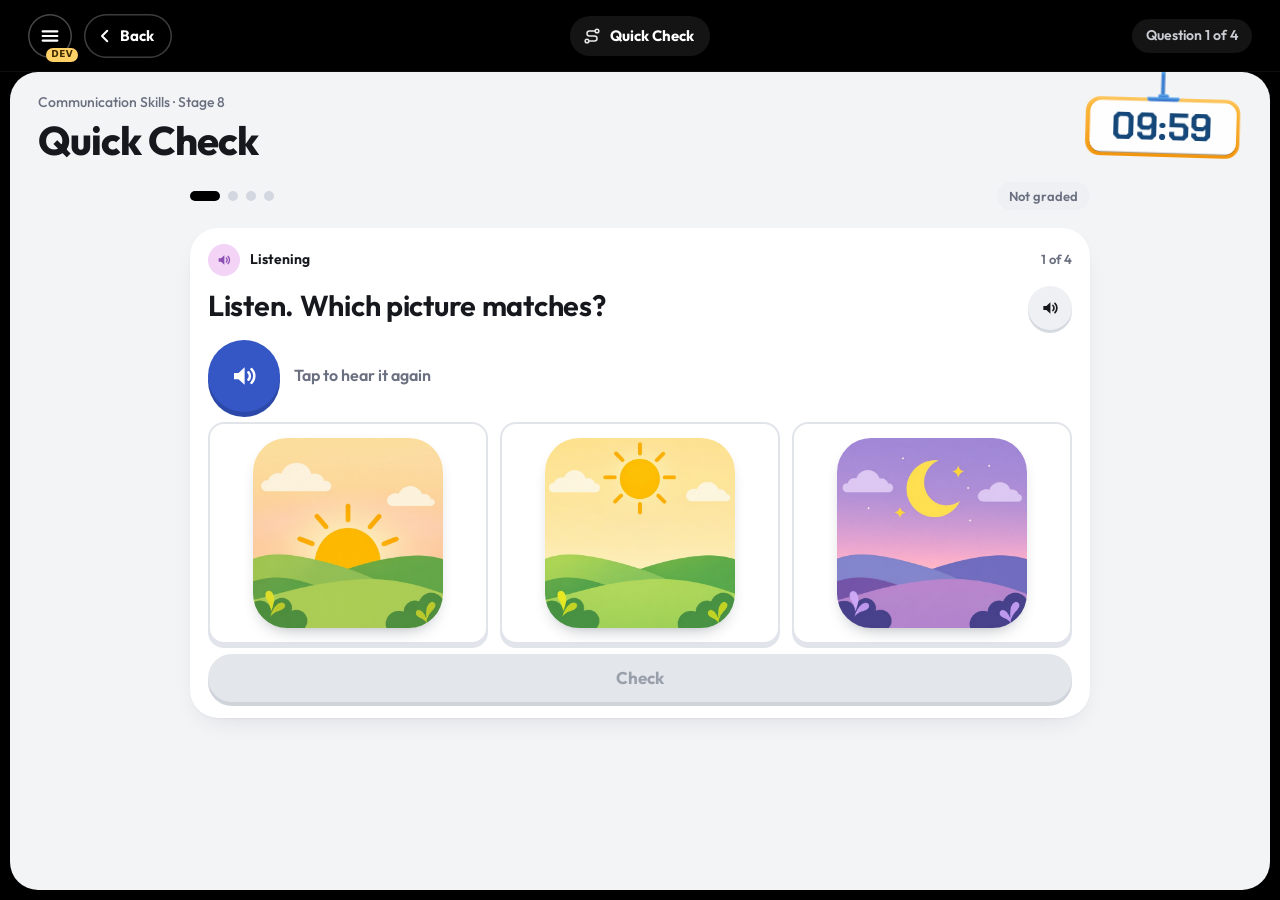
==== commit 9693fa67: "fixing ui" ====
--- a/quick-check.html
+++ b/quick-check.html
@@ -6,7 +6,7 @@
 <meta name="theme-color" content="#000000">
 <title>Quick Check</title>
 <link rel="stylesheet" href="css/base.css">
-<link rel="stylesheet" href="css/kw.css?v=20261120x">
+<link rel="stylesheet" href="css/kw.css?v=20261126t">
 <link rel="preload" href="fonts/outfit/outfit-latin-wght-normal.woff2" as="font" type="font/woff2" crossorigin>
 <!-- Timer digits only (Figma timer); falls back to a monospace font offline -->
 <link rel="preconnect" href="https://fonts.googleapis.com">
@@ -130,6 +130,6 @@
 
 <script src="js/kw-core.js?v=20261120r"></script>
 <script src="js/stage8.js?v=20261120a"></script>
-<script src="dev-menu/dev-menu.js?v=2"></script> <!-- DEV MENU: testing only. Delete this line and the dev-menu folder when done. -->
+<script src="dev-menu/dev-menu.js?v=4"></script> <!-- DEV MENU: testing only. Delete this line and the dev-menu folder when done. -->
 </body>
 </html>
--- a/css/kw.css
+++ b/css/kw.css
@@ -1693,3 +1693,314 @@
   .dial-foot .wk{min-height:28px;padding:3px 9px;font-size:.75rem}
   .dial-foot{gap:6px 10px;bottom:12px}
 }
+/* ---------- Reading Card glossary: a small white dialog under the bold word ---------- */
+.gloss-pop{width:min(320px,calc(100% - 16px));padding:14px 14px 16px 16px;border-radius:18px;background:#fff;color:var(--text);box-shadow:0 18px 40px -16px rgba(16,24,40,.42),0 0 0 1px var(--line)}
+.gloss-pop::before{background:#fff;box-shadow:-1px -1px 0 var(--line)}
+.gp-head{display:flex;align-items:center;gap:8px}
+.gp-word{flex:1;display:flex;align-items:baseline;flex-wrap:wrap;gap:4px 8px;min-width:0}
+.gp-word b{font-family:var(--kw-display);font-size:1.25rem;font-weight:750;letter-spacing:-.01em}
+.gloss-pop .gp-pos{padding:1px 8px;border-radius:99px;background:var(--soft);color:#3d4250;font-size:.75rem;font-weight:700}
+.gp-say,.gp-close{flex:none;display:grid;place-items:center;width:36px;height:36px;padding:0;border:0;border-radius:50%;cursor:pointer}
+.gp-say{background:var(--frame);color:#fff}
+.gp-say svg{width:18px;height:18px}
+.gp-close{background:var(--soft);color:var(--text)}
+.gp-close svg{width:16px;height:16px}
+.gp-close:hover{background:#e3e6eb}
+.gloss-pop .gp-mean{margin:10px 0 0;font-size:1rem;line-height:1.5;color:#3d4250}
+
+/* ---------- the dial, closer to the reference: monospace numbers with a slashed zero, lighter details ---------- */
+.d-num{font-family:"Roboto Mono",ui-monospace,"SF Mono",Menlo,Consolas,monospace;font-weight:700;letter-spacing:-.04em;font-variant-numeric:slashed-zero tabular-nums;font-feature-settings:"zero" 1}
+.dial-info .di-in{gap:8px}
+.dial-info .un-kicker,.dial-info .un-kicker.done,.dial-info .un-kicker.lock{padding:0;background:none;color:var(--muted);font-size:.875rem;font-weight:600;letter-spacing:.01em}
+.dial-info .un-kicker.done{color:var(--good)}
+.dial-info .un-title{font-family:var(--font);font-size:clamp(1.25rem,1rem + .6vw,1.5rem);font-weight:700;letter-spacing:-.005em;color:#2b2e35}
+.dial-info .un-about{font-size:clamp(1rem,.95rem + .3vw,1.1875rem);font-weight:400;line-height:1.5;color:#8a909c;max-width:34ch}
+.dial-info .un-meta{color:#6a7080;font-size:.875rem}
+.dial-info .un-done{padding:0;background:none;color:var(--good);font-size:.875rem}
+.di-go{min-height:48px;padding:0 22px;font-size:1rem}
+
+/* ---------- learning path: the dial on the left, the cards (banner, Up next, words you know) on the right ---------- */
+.dial-map{flex:1 1 auto;min-height:0;width:100%;align-self:stretch;display:grid;grid-template-columns:minmax(0,1fr) clamp(340px,30vw,430px);gap:20px}
+.dial-side{display:flex;flex-direction:column;gap:14px;min-height:0;overflow-y:auto;overscroll-behavior:contain;scrollbar-width:thin;padding:14px 6px 16px 2px}
+.dial-side>*{flex:none}
+.dial-side .pop-lock{margin:0}
+.dial-side .link-btn{justify-self:center}
+.upnext .un-kicker.done{background:var(--good-soft);color:var(--good)}
+.upnext .un-kicker.lock{background:var(--soft);color:#3d4250}
+.un-trophy.off{background:#e3e6eb;box-shadow:0 5px 0 #c9cdd5}
+/* beside the big number: just the name and one quiet line */
+.dial-info .di-in{gap:2px}
+.dd-name{margin:0;font-size:clamp(1.25rem,1rem + .6vw,1.5rem);font-weight:700;line-height:1.2;color:#2b2e35}
+.dd-sub{margin:0;font-size:clamp(1rem,.95rem + .3vw,1.1875rem);line-height:1.45;color:#8a909c}
+/* narrow screens: the dial on top, the cards under it (the screen scrolls) */
+@media (max-width:56.24em){
+  .screen[data-screen="welcome"]>.work.dial-work{overflow-y:auto}
+  .dial-map{display:flex;flex-direction:column;gap:14px}
+  .dial-stage{flex:none;height:min(440px,60vh)}
+  .dial-side{overflow:visible;padding:0 0 16px}
+}
+
+/* ================= Segments screen: a clean grid of segment cards (click one to open it) ================= */
+body[data-view="segments"] .pagehead{display:none}
+body[data-view="segments"] main{padding-bottom:0}
+.screen[data-screen="segments"]>.work.seg-work{display:flex;flex-direction:column;overflow:hidden}
+.seg{flex:1 1 auto;min-height:0;width:100%;align-self:stretch;display:flex;flex-direction:column;align-items:center;justify-content:center;gap:clamp(12px,2.6vh,26px);padding:10px 0 14px;text-align:center}
+.seg-kicker{margin:0;font-size:.875rem;font-weight:600;color:var(--muted)}
+.seg-title{margin:2px 0 0;font-family:var(--kw-display);font-size:clamp(1.625rem,1.2rem + 1.4vw,2.375rem);font-weight:750;letter-spacing:-.025em;line-height:1.1}
+.seg-hint{margin:0;min-height:1.5em;font-size:1rem;font-weight:600;color:#5b6170}
+
+
+/* ---------- Segments: cards ---------- */
+.seg{justify-content:center;gap:clamp(18px,3.4vh,34px);padding:14px 0 18px}
+.seg-hint:empty{display:none}
+.seg-grid{list-style:none;margin:0;padding:0;width:min(1040px,100%);display:grid;grid-template-columns:repeat(3,minmax(0,1fr));gap:16px;text-align:left}
+.seg-grid>li{display:flex;min-width:0}
+.seg-grid>li:first-child{grid-row:span 2}
+.seg-card{position:relative;flex:1;display:flex;flex-direction:column;gap:8px;min-width:0;padding:22px;border:0;border-radius:24px;background:#fff;color:var(--text);font:inherit;text-align:left;box-shadow:var(--shadow)}
+.sc-top{display:flex;align-items:center;justify-content:space-between;gap:10px}
+.sc-num{font-family:"Roboto Mono",ui-monospace,Menlo,monospace;font-size:1.75rem;font-weight:700;line-height:1;letter-spacing:-.04em;font-variant-numeric:slashed-zero;font-feature-settings:"zero" 1}
+.sc-name{font-family:var(--kw-display);font-size:1.25rem;font-weight:750;letter-spacing:-.015em;line-height:1.15}
+.sc-about{font-size:.9375rem;line-height:1.45;color:#5b6170}
+/* the open segment: dark, taller, with progress and its action */
+.seg-card.open{cursor:pointer;gap:12px;padding:26px;background:linear-gradient(180deg,#22242b,#0e0f12);color:#fff;box-shadow:0 8px 0 #000,0 30px 46px -24px rgba(16,24,40,.6);transition:transform .12s ease,box-shadow .12s ease}
+.seg-card.open:hover{transform:translateY(-3px);box-shadow:0 11px 0 #000,0 34px 50px -24px rgba(16,24,40,.6)}
+.seg-card.open:active{transform:translateY(6px);box-shadow:0 2px 0 #000}
+.seg-card.open:focus-visible{outline:3px solid var(--accent);outline-offset:4px}
+.seg-card.open .sc-num{font-size:clamp(3rem,2rem + 3vw,4.5rem);color:#fff}
+.seg-card.open .sc-name{margin-top:auto;font-size:clamp(1.5rem,1.2rem + 1vw,2rem)}
+.seg-card.open .sc-about{color:#c9ccd3;font-size:1rem}
+.sc-state{display:inline-flex;align-items:center;gap:6px;padding:4px 12px;border-radius:99px;background:var(--mint);color:var(--mint-ink);font-size:.8125rem;font-weight:700;white-space:nowrap}
+.sc-state svg{width:13px;height:13px}
+.sc-prog{display:flex;align-items:center;gap:12px;font-size:.875rem;font-weight:600;color:#c9ccd3;white-space:nowrap}
+.sc-bar{flex:1;height:8px;border-radius:99px;background:#3a3d45;overflow:hidden}
+.sc-bar i{display:block;height:100%;border-radius:99px;background:linear-gradient(90deg,#4cc874,#3cba60)}
+.sc-go{display:flex;align-items:center;justify-content:center;gap:10px;min-height:50px;margin-top:4px;border-radius:99px;background:#fff;color:#16181d;font-size:1.0625rem;font-weight:700}
+.sc-go svg{width:16px;height:16px}
+/* not open yet: quiet */
+.seg-card.soon{background:rgba(255,255,255,.6);box-shadow:inset 0 0 0 1.5px #e1e4ea}
+.seg-card.soon .sc-num{color:#b3b8c2}
+.seg-card.soon .sc-name{font-size:1.0625rem;color:#5b6170}
+.seg-card.soon .sc-about{font-size:.875rem;color:#8a909c}
+.sc-lock{display:grid;place-items:center;width:30px;height:30px;border-radius:50%;background:var(--soft);color:#8a909c}
+.sc-lock svg{width:15px;height:15px}
+@media (max-width:56.24em){
+  .screen[data-screen="segments"]>.work.seg-work{overflow-y:auto}
+  .seg{justify-content:flex-start}
+  .seg-grid{grid-template-columns:repeat(2,minmax(0,1fr));gap:12px}
+  .seg-grid>li:first-child{grid-column:1/-1;grid-row:auto}
+  .seg-card{padding:16px;border-radius:20px}
+  .seg-card.open{padding:20px}
+  .seg-card.open .sc-name{margin-top:6px}
+}
+@media (min-width:56.25em) and (max-height:46em){.seg-card{padding:16px 18px}.seg-card.open{padding:20px}}
+@media (max-width:56.24em){.seg-grid>li:first-child{margin-bottom:8px}}
+
+/* ================= Segments: a round menu (wedges around a centre circle), in the course's black / white / green ================= */
+.seg{justify-content:center;gap:clamp(14px,3vh,28px)}
+.radial{--S:min(60dvh,88vw,560px);position:relative;flex:none;width:var(--S);height:var(--S);border-radius:50%;box-shadow:0 30px 60px -26px rgba(16,24,40,.55)}
+.rad-svg{display:block;width:100%;height:100%;overflow:visible}
+.rad-w{cursor:pointer;outline:none}
+.rad-fill{fill:#0e0f12;stroke:#0e0f12;stroke-width:.4;transition:fill .18s ease}
+.rad-edge{fill:none;stroke:transparent;stroke-width:3.2;transition:stroke .18s ease}
+.rad-n{font-family:"Roboto Mono",ui-monospace,Menlo,monospace;font-size:13px;font-weight:700;fill:#6e737e;font-variant-numeric:slashed-zero;font-feature-settings:"zero" 1;pointer-events:none;transition:fill .18s ease}
+.rad-w.open .rad-n{fill:#fff}
+@media (hover:hover){.rad-w:hover .rad-fill{fill:#1a1c21}}
+.rad-w:focus-visible .rad-fill{fill:#1a1c21}
+.rad-w:focus-visible .rad-edge{stroke:#ffd166}
+.rad-w.is-sel .rad-fill{fill:#25272e}
+.rad-w.is-sel .rad-edge{stroke:#8a909c}
+.rad-w.is-sel .rad-n{fill:#fff}
+.rad-w.open.is-sel .rad-edge{stroke:#3cba60}
+/* the circle in the middle names the chosen segment */
+.rad-hub{position:absolute;left:50%;top:50%;width:calc(var(--S) * .47);height:calc(var(--S) * .47);margin:calc(var(--S) * -.235) 0 0 calc(var(--S) * -.235);padding:calc(var(--S) * .035);border:0;border-radius:50%;
+  display:flex;flex-direction:column;align-items:center;justify-content:center;gap:calc(var(--S) * .01);background:#25272e;color:#fff;font:inherit;text-align:center;cursor:pointer;transition:background-color .18s ease,transform .12s ease}
+.rad-hub:hover:not(:disabled){background:#2d3038}
+.rad-hub:active:not(:disabled){transform:scale(.97)}
+.rad-hub:disabled{cursor:default}
+.rad-hub:focus-visible{outline:3px solid #ffd166;outline-offset:3px}
+.rad-hub .hub-k{font-size:calc(var(--S) * .026);font-weight:600;color:#a3a7b1}
+.rad-hub .hub-t{font-family:var(--kw-display);font-size:calc(var(--S) * .046);font-weight:750;letter-spacing:-.02em;line-height:1.1;color:#fff}
+.rad-hub .hub-p{display:flex;align-items:center;gap:5px;font-size:calc(var(--S) * .026);font-weight:600;color:#a3a7b1}
+.rad-hub .hub-p.done{color:#7fe0a3}
+.rad-hub .hub-p svg{width:1em;height:1em}
+.rad-hub .hub-go{display:inline-flex;align-items:center;gap:8px;height:calc(var(--S) * .078);margin-top:calc(var(--S) * .02);padding:0 calc(var(--S) * .045);border-radius:99px;background:#fff;color:#16181d;font-size:calc(var(--S) * .031);font-weight:700}
+.rad-hub .hub-go svg{width:.9em;height:.9em}
+.hub-lock{display:grid;place-items:center;width:calc(var(--S) * .07);height:calc(var(--S) * .07);margin-top:calc(var(--S) * .012);border-radius:50%;background:#34363d;color:#a3a7b1}
+.hub-lock svg{width:50%;height:50%}
+@media (max-width:56.24em){.seg{justify-content:center}.screen[data-screen="segments"]>.work.seg-work{overflow:hidden}}
+/* the line under the round menu always keeps its space, so the menu does not jump when a message appears */
+.seg-hint:empty{display:block}
+
+/* ================= Segments: thin-line circle in the centre (light, like the learning path dial) =================
+   A thin grey circle; a dot on the line for each segment with its number just outside; the chosen one is dark and
+   bigger; the name, progress and Start sit inside the circle. */
+.radial{--S:min(64dvh,90vw,600px);box-shadow:none}
+.rad-line{fill:none;stroke:#cfd3da;stroke-width:.5}
+.rad-hit{fill:transparent}
+.rad-dot{fill:#c4c9d1;transition:fill .2s ease,r .2s ease}
+.rad-ring{fill:none;stroke:transparent;stroke-width:.6;transition:stroke .2s ease}
+.rad-n{font-size:8px;fill:#b3b8c2;transition:fill .2s ease,font-size .2s ease}
+.rad-w.open .rad-n{fill:#1d1f25}
+.rad-w.open .rad-dot{fill:#1d1f25}
+@media (hover:hover){.rad-w:hover .rad-n{fill:#3d4250}.rad-w:hover .rad-dot{fill:#3d4250}}
+.rad-w:focus-visible .rad-ring{stroke:var(--accent);stroke-width:1}
+.rad-w.is-sel .rad-n{font-size:13px;fill:#1d1f25}
+.rad-w.is-sel .rad-dot{fill:#1d1f25;r:2.6px}
+.rad-w.is-sel .rad-ring{stroke:#b3b8c2}
+.rad-w.open.is-sel .rad-ring{stroke:#3cba60;stroke-width:.9}
+/* inside the circle: plain text on the page colour */
+.rad-hub{width:calc(var(--S) * .6);height:calc(var(--S) * .6);margin:calc(var(--S) * -.3) 0 0 calc(var(--S) * -.3);background:transparent;color:var(--text);gap:calc(var(--S) * .012)}
+.rad-hub:hover:not(:disabled){background:transparent}
+.rad-hub:focus-visible{outline:3px solid var(--accent)}
+.rad-hub .hub-k{font-size:calc(var(--S) * .026);color:var(--muted)}
+.rad-hub .hub-t{font-size:calc(var(--S) * .058);color:#1d1f25}
+.rad-hub .hub-p{font-size:calc(var(--S) * .028);color:#8a909c}
+.rad-hub .hub-p.done{color:var(--good)}
+.rad-hub .hub-go{height:calc(var(--S) * .082);margin-top:calc(var(--S) * .026);background:#1d1f25;color:#fff;box-shadow:0 4px 0 #000}
+.rad-hub.locked .hub-t{color:#8a909c}
+.hub-lock{background:var(--soft);color:#8a909c}
+
+/* ================= Segments: thin-line wedge ring (minimal) =================
+   Fine tick marks around a ring of eight outlined wedges with the numbers inside; the chosen wedge is white;
+   Segment 1's outer edge is a green progress arc; a white disc in the middle holds the name and Start. */
+.radial{--S:min(66dvh,90vw,620px)}
+.rad-ticks path{stroke:#c9cdd5;stroke-width:.45;stroke-linecap:round}
+.rad-fill{fill:transparent;stroke:#d3d7df;stroke-width:.5;transition:fill .2s ease}
+.rad-track,.rad-edge{fill:none;stroke:transparent;stroke-width:2.2;stroke-linecap:round;transition:stroke .2s ease}
+.rad-w.open .rad-track{stroke:#cdeed8}
+.rad-w.open .rad-edge,.rad-w.open.is-sel .rad-edge{stroke:#2fae62}
+.rad-w.is-sel:not(.open) .rad-track{stroke:#b3b8c2}
+.rad-n,.rad-w.is-sel .rad-n{font-size:9.5px}
+.rad-n{fill:#a2a8b3}
+.rad-w.open .rad-n,.rad-w.is-sel .rad-n{fill:#16181d}
+@media (hover:hover){.rad-w:hover .rad-fill{fill:rgba(255,255,255,.7)}.rad-w:hover .rad-n{fill:#3d4250}}
+.rad-w:focus-visible .rad-fill{fill:#fff;stroke:var(--accent);stroke-width:1}
+.rad-w.is-sel .rad-fill{fill:#fff}
+.rad-hub{width:calc(var(--S) * .5);height:calc(var(--S) * .5);margin:calc(var(--S) * -.25) 0 0 calc(var(--S) * -.25);background:#fff;box-shadow:0 0 0 1px #e1e4ea,0 18px 40px -22px rgba(16,24,40,.35)}
+.rad-hub:hover:not(:disabled){background:#fff;box-shadow:0 0 0 1px #c4c9d1,0 22px 44px -22px rgba(16,24,40,.42)}
+.rad-hub .hub-t{font-size:calc(var(--S) * .05)}
+.rad-hub .hub-go{box-shadow:none}
+
+/* Segments: a bigger circle; the big number shown in the middle when a segment opens */
+.seg{gap:clamp(8px,1.6vh,18px);padding:6px 0 8px}
+.radial{--S:min(74dvh,94vw,760px)}
+.seg-title{font-size:clamp(1.5rem,1.1rem + 1.2vw,2.125rem)}
+.hub-big{font-family:"Roboto Mono",ui-monospace,Menlo,monospace;font-size:calc(var(--S) * .2);font-weight:700;line-height:1;letter-spacing:-.04em;color:#16181d;font-variant-numeric:slashed-zero;font-feature-settings:"zero" 1}
+
+/* ================= Segments: one soft black shape (a centre circle with a branch for each segment) =================
+   In the course's theme: black on the light page, white text, green for progress. --W is the shape's width. */
+.radial{--W:min(54dvh,92vw,560px);--S:calc(var(--W) * 1.08);width:var(--W);height:auto;aspect-ratio:228/304;border-radius:0;box-shadow:none}
+.bl-goo circle{fill:#16181d}
+.bl-goo line{stroke:#16181d;stroke-width:16;stroke-linecap:round}
+.bl-rings circle{fill:none;stroke:rgba(255,255,255,.09);stroke-width:.6}
+.bl-arrow{transition:transform .45s cubic-bezier(.3,1.3,.5,1)}
+.bl-arrow path{fill:none;stroke:#fff;stroke-width:1.6;stroke-linecap:round;stroke-linejoin:round;opacity:.85}
+.bl-sat{fill:transparent;transition:fill .2s ease}
+.bl-track{fill:none;stroke:transparent;stroke-width:1.6;transition:stroke .2s ease}
+.rad-w .rad-edge,.rad-w.open .rad-edge,.rad-w.open.is-sel .rad-edge{fill:none;stroke:transparent;stroke-width:2;stroke-linecap:round}
+.rad-w.open .rad-edge,.rad-w.open.is-sel .rad-edge{stroke:#4cc874}
+.rad-w.open .bl-track{stroke:rgba(76,200,116,.28)}
+.rad-n,.rad-w.is-sel .rad-n{font-size:12px}
+.rad-n{fill:#7d838f}
+.rad-w.open .rad-n,.rad-w.is-sel .rad-n{fill:#fff}
+@media (hover:hover){.rad-w:hover .bl-sat{fill:#25272e}.rad-w:hover .rad-n{fill:#fff}}
+.rad-w.is-sel .bl-sat{fill:#30333b}
+.rad-w.is-sel:not(.open) .bl-track{stroke:#6e737e}
+.rad-w:focus-visible .bl-track{stroke:#ffd166;stroke-width:2}
+/* the centre circle: the chosen segment, in white on the black shape */
+.rad-hub,.rad-hub:hover:not(:disabled){left:32.46%;width:calc(var(--W) * .5);height:calc(var(--W) * .5);margin:calc(var(--W) * -.25) 0 0 calc(var(--W) * -.25);background:transparent;box-shadow:none;color:#fff}
+.rad-hub:focus-visible{outline:3px solid #ffd166;outline-offset:-4px}
+.rad-hub .hub-k{color:#a3a7b1}
+.rad-hub .hub-t{color:#fff;font-size:calc(var(--S) * .046)}
+.rad-hub.locked .hub-t{color:#a3a7b1}
+.rad-hub .hub-p{color:#a3a7b1}
+.rad-hub .hub-p.done{color:#7fe0a3}
+.rad-hub .hub-go{background:#fff;color:#16181d;box-shadow:none}
+.hub-lock{background:#30333b;color:#a3a7b1}
+.hub-big{color:#fff}
+
+/* ================= Segments: a fidget spinner (ten arms all the way round) ================= */
+.radial{--W:min(72dvh,94vw,700px);--S:calc(var(--W) * .92);aspect-ratio:1}
+.rad-svg{transform-origin:50% 50%;will-change:transform}
+.bl-goo line{stroke-width:15}
+.bl-rings circle:first-child{r:59px}
+.bl-rings circle:last-child{r:52px}
+.bl-arrow path{d:path("M71 0h11M78 -4l4.5 4-4.5 4")}
+.rad-n,.rad-w.is-sel .rad-n{font-size:11px}
+.rad-hub,.rad-hub:hover:not(:disabled){left:50%;width:calc(var(--W) * .43);height:calc(var(--W) * .43);margin:calc(var(--W) * -.215) 0 0 calc(var(--W) * -.215)}
+
+/* Segments spinner, simpler: the ten small circles float around the big one, not joined to it */
+.bl-goo{filter:none}
+.bl-goo line{display:none}
+.bl-arrow path{stroke:#16181d;opacity:1}
+
+/* Segments spinner in outline: thin strokes on the light page, no solid black */
+.bl-goo circle{fill:#fff;stroke:#16181d;stroke-width:1.2}
+.bl-goo circle:not(:first-child){fill:transparent;stroke:#c4c9d1;stroke-width:1}
+.bl-rings circle{stroke:#e7e9ee}
+.rad-n{fill:#8a909c}
+.rad-w.open .rad-n,.rad-w.is-sel .rad-n{fill:#16181d}
+.bl-sat{stroke:transparent;stroke-width:1.2}
+@media (hover:hover){.rad-w:hover .bl-sat{fill:#fff}.rad-w:hover .rad-n{fill:#16181d}}
+.rad-w.is-sel .bl-sat{fill:#fff}
+.rad-w.open .bl-sat{fill:#fff}
+.rad-w.open .bl-track{stroke:#16181d;stroke-width:1.2}
+.rad-w.open .rad-edge,.rad-w.open.is-sel .rad-edge{stroke:#2fae62;stroke-width:2.4}
+.rad-w.is-sel:not(.open) .bl-track{stroke:#16181d;stroke-width:1.2}
+.rad-w:focus-visible .bl-track{stroke:var(--accent);stroke-width:2}
+.rad-hub,.rad-hub:hover:not(:disabled){color:var(--text)}
+.rad-hub:focus-visible{outline:3px solid var(--accent);outline-offset:-4px}
+.rad-hub .hub-k{color:var(--muted)}
+.rad-hub .hub-t{color:#16181d}
+.rad-hub.locked .hub-t{color:#8a909c}
+.rad-hub .hub-p{color:#5b6170}
+.rad-hub .hub-p.done{color:var(--good)}
+.rad-hub .hub-go{background:#16181d;color:#fff}
+.hub-lock{background:var(--soft);color:#8a909c}
+.hub-big{color:#16181d}
+
+/* ================= Segments as an orbit (three.js): planets on a tilted ring, the title and Start in the middle ================= */
+.radial{--W:min(82dvh,94vw,880px);--S:calc(var(--W) * .76);width:var(--W);height:auto;aspect-ratio:1.22;border-radius:0}
+.orbit-canvas{position:absolute;inset:0;width:100%;height:100%;display:block}
+.orbit-labels{position:absolute;inset:0}
+.orbit-labels .rad-w{position:absolute;left:0;top:0;width:54px;height:54px;padding:0;border:0;border-radius:50%;background:none;cursor:pointer;
+  font-family:"Roboto Mono",ui-monospace,Menlo,monospace;font-size:.9375rem;font-weight:700;color:#5b6170;font-variant-numeric:slashed-zero;font-feature-settings:"zero" 1;will-change:transform}
+.orbit-labels .rad-w.open{color:#fff}
+.orbit-labels .rad-w.is-sel:not(.open){color:#fff}
+.orbit-labels .rad-w:focus-visible{outline:3px solid var(--accent);outline-offset:2px}
+.rad-hub,.rad-hub:hover:not(:disabled){left:50%;top:50%;width:calc(var(--W) * .4);height:calc(var(--W) * .4);margin:calc(var(--W) * -.2) 0 0 calc(var(--W) * -.2);background:transparent;box-shadow:none}
+.rad-hub .hub-t{font-size:calc(var(--S) * .062)}
+@media (max-width:37.49em){.orbit-labels .rad-w{width:40px;height:40px;font-size:.75rem}.radial{--W:min(82dvh,98vw)}}
+
+/* Segments orbit seen from above: round concentric orbits, flat pastel planets */
+.radial{--W:min(74dvh,96vw,760px);--S:calc(var(--W) * .7);aspect-ratio:1}
+.orbit-labels .rad-w{color:#16181d}
+.orbit-labels .rad-w.open{color:#fff}
+.orbit-labels .rad-w.is-sel:not(.open){color:#16181d}
+.rad-hub,.rad-hub:hover:not(:disabled){width:calc(var(--W) * .38);height:calc(var(--W) * .38);margin:calc(var(--W) * -.19) 0 0 calc(var(--W) * -.19)}
+.rad-hub .hub-t{font-size:calc(var(--S) * .058)}
+@media (max-width:37.49em){.radial{--W:min(74dvh,100vw)}.orbit-labels .rad-w{font-size:.6875rem}}
+
+/* bigger, plain planets: grey for segments not open yet, black for Segment 1 */
+.orbit-labels .rad-w{color:#5b6170}
+.orbit-labels .rad-w.open{color:#fff}
+.orbit-labels .rad-w.is-sel:not(.open){color:#16181d}
+.rad-hub,.rad-hub:hover:not(:disabled){width:calc(var(--W) * .34);height:calc(var(--W) * .34);margin:calc(var(--W) * -.17) 0 0 calc(var(--W) * -.17)}
+.radial{--W:min(76dvh,96vw,780px);--S:calc(var(--W) * .64)}
+
+/* locked planets: pale colours with quiet numbers */
+.orbit-labels .rad-w{color:#8a909c}
+.orbit-labels .rad-w.open{color:#fff}
+.orbit-labels .rad-w.is-sel:not(.open){color:#16181d}
+
+/* the active segment glows: a soft green halo that breathes slowly */
+.orbit-labels .rad-w.open{box-shadow:0 0 26px 8px rgba(47,174,98,.42),0 0 60px 22px rgba(76,200,116,.2);animation:kwGlow 2.6s ease-in-out infinite}
+@keyframes kwGlow{0%,100%{box-shadow:0 0 22px 6px rgba(47,174,98,.34),0 0 52px 18px rgba(76,200,116,.14)}50%{box-shadow:0 0 32px 12px rgba(47,174,98,.5),0 0 72px 28px rgba(76,200,116,.26)}}
+@media (prefers-reduced-motion:reduce){.orbit-labels .rad-w.open{animation:none}}
+
+/* a bigger orbit: the scene is wider than tall and uses the full height under the title */
+.radial{--W:min(100dvh,96vw,1060px);--S:calc(var(--W) * .5);aspect-ratio:1.3}
+.rad-hub,.rad-hub:hover:not(:disabled){width:calc(var(--W) * .27);height:calc(var(--W) * .27);margin:calc(var(--W) * -.135) 0 0 calc(var(--W) * -.135)}
+.seg{gap:0}
+.seg-hint{position:relative;z-index:2;margin-top:-6px}
+@media (max-width:37.49em){.radial{--W:100vw;--S:calc(var(--W) * .62);aspect-ratio:1.12}.rad-hub,.rad-hub:hover:not(:disabled){width:calc(var(--W) * .3);height:calc(var(--W) * .3);margin:calc(var(--W) * -.15) 0 0 calc(var(--W) * -.15)}}
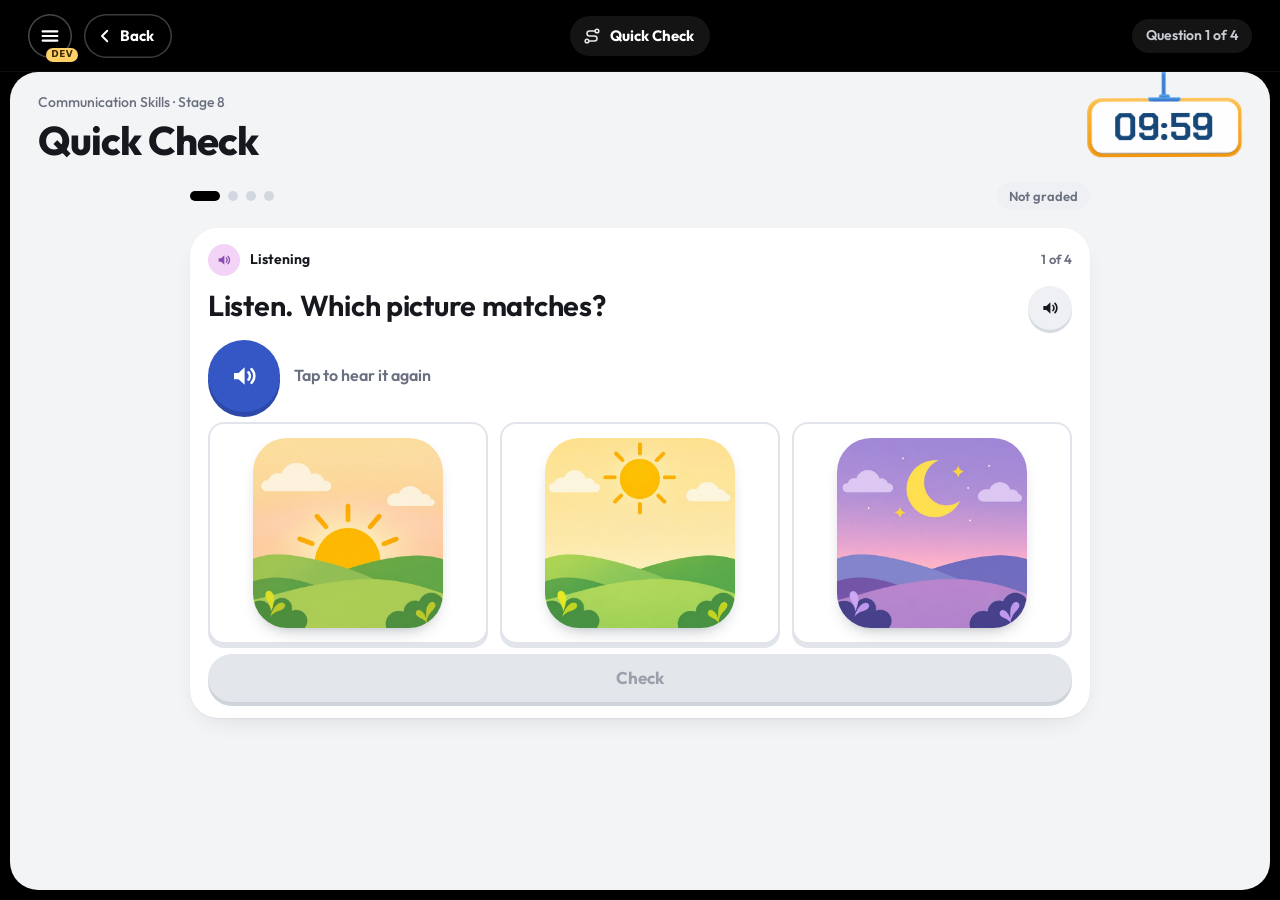
==== commit 1e278ed4: "fixing bugs" ====
--- a/quick-check.html
+++ b/quick-check.html
@@ -6,7 +6,7 @@
 <meta name="theme-color" content="#000000">
 <title>Quick Check</title>
 <link rel="stylesheet" href="css/base.css">
-<link rel="stylesheet" href="css/kw.css?v=20261126t">
+<link rel="stylesheet" href="css/kw.css?v=20261126v">
 <link rel="preload" href="fonts/outfit/outfit-latin-wght-normal.woff2" as="font" type="font/woff2" crossorigin>
 <!-- Timer digits only (Figma timer); falls back to a monospace font offline -->
 <link rel="preconnect" href="https://fonts.googleapis.com">
--- a/css/kw.css
+++ b/css/kw.css
@@ -2004,3 +2004,9 @@
 .seg{gap:0}
 .seg-hint{position:relative;z-index:2;margin-top:-6px}
 @media (max-width:37.49em){.radial{--W:100vw;--S:calc(var(--W) * .62);aspect-ratio:1.12}.rad-hub,.rad-hub:hover:not(:disabled){width:calc(var(--W) * .3);height:calc(var(--W) * .3);margin:calc(var(--W) * -.15) 0 0 calc(var(--W) * -.15)}}
+
+/* auto start: the Start button fills with green as the countdown runs */
+.rad-hub.auto .hub-go{background:linear-gradient(90deg,#2fae62 var(--p,0%),#16181d var(--p,0%))}
+
+/* keep the planet numbers and the glow inside the orbit's own layer, so the black opening transition covers them */
+.radial{isolation:isolate;z-index:0}
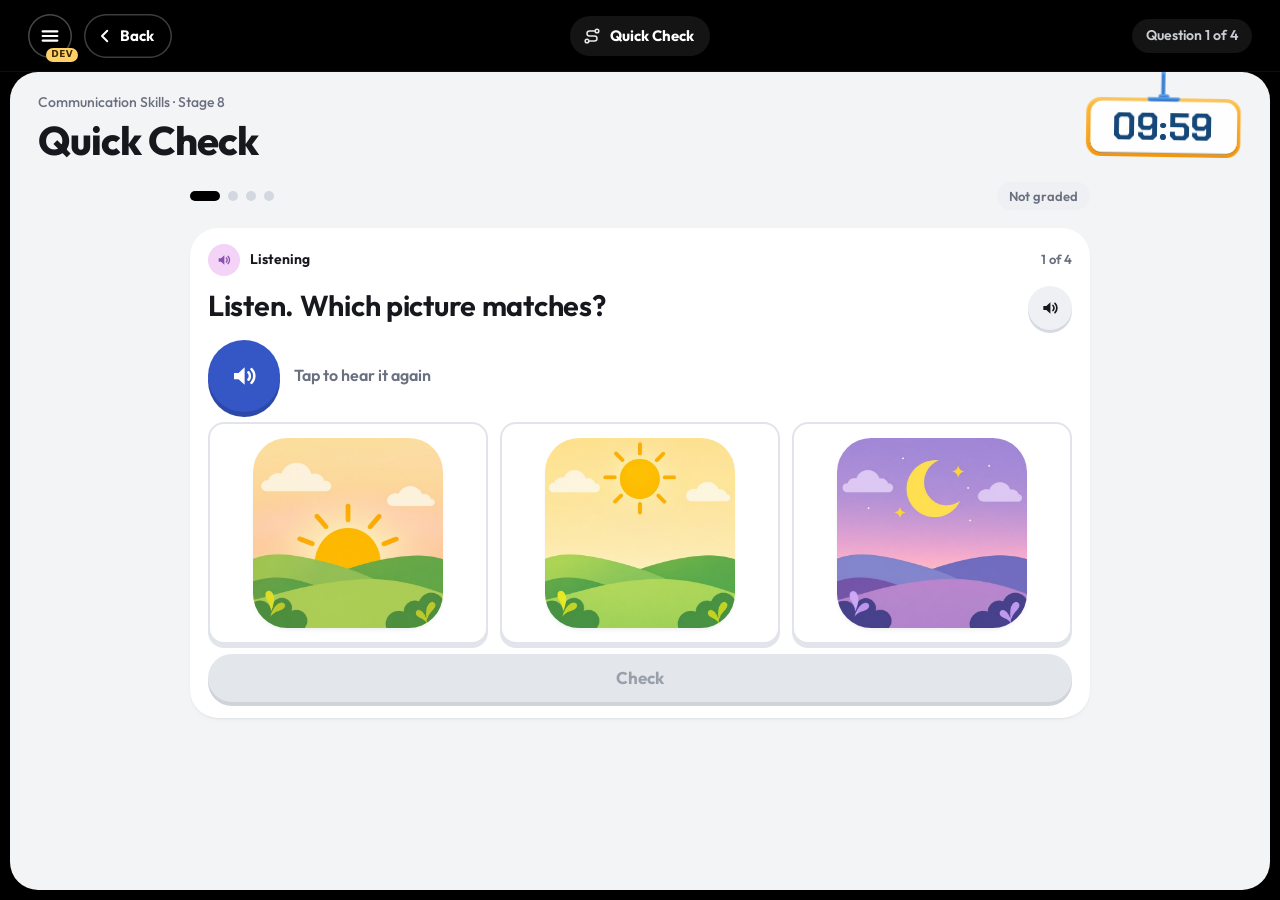
==== commit 25a2b311: "fixing ui" ====
--- a/quick-check.html
+++ b/quick-check.html
@@ -6,7 +6,7 @@
 <meta name="theme-color" content="#000000">
 <title>Quick Check</title>
 <link rel="stylesheet" href="css/base.css">
-<link rel="stylesheet" href="css/kw.css?v=20261126v">
+<link rel="stylesheet" href="css/kw.css?v=20261126z">
 <link rel="preload" href="fonts/outfit/outfit-latin-wght-normal.woff2" as="font" type="font/woff2" crossorigin>
 <!-- Timer digits only (Figma timer); falls back to a monospace font offline -->
 <link rel="preconnect" href="https://fonts.googleapis.com">
--- a/css/kw.css
+++ b/css/kw.css
@@ -2010,3 +2010,44 @@
 
 /* keep the planet numbers and the glow inside the orbit's own layer, so the black opening transition covers them */
 .radial{isolation:isolate;z-index:0}
+
+/* ================= Card spacing and alignment pass (every screen) ================= */
+/* Greetings / Farewells: the three cards span the same width as the instruction bar above them */
+@media (min-width:56.25em){.word-cards{max-width:none;gap:16px}}
+/* Start screen: both picture cards keep their titles on the same line (the description always takes two lines) */
+.hword.photo .hw-desc{min-height:2.9em}
+/* Reading Card: the text fills its card (no blank strip on the right), with even margins either side */
+@media (min-width:75em){
+  .read-home .passage{max-width:none}
+  .read-home>.reading{padding-left:56px;padding-right:56px}
+  .read-home .reading-head{margin-left:-56px;margin-right:-56px;padding-left:56px;padding-right:56px}
+}
+/* Reading Card questions: the question card starts level with the passage (the dots repeated "Question 1 of 3") */
+@media (min-width:56.25em){.rq-layout .qtop{display:none}}
+/* closing line with its speaker button: one line where it fits, the button level with the text */
+.done-line{max-width:60ch}
+.done-line .read-btn{vertical-align:middle;margin:-4px 0 -4px 8px}
+/* a score of 0 shows an empty ring, not a stray dot */
+.ring .fg[stroke-dasharray^="0 "]{stroke:transparent}
+/* Segment result on short laptop screens: slightly tighter so all three cards fit */
+@media (min-width:56.25em) and (max-height:50em){.res-grid{gap:12px}.sk-list{gap:6px}.sk-row{margin-bottom:3px;font-size:.875rem}.sk-bar{height:8px}.res-sub{display:none}.res-head{margin-bottom:8px}}
+@media (min-width:75em){.read-instr{padding-left:56px;padding-right:56px}}
+
+/* ================= Lighter shadows everywhere =================
+   Cards sit on a faint, close shadow; the big soft drop shadows are gone. Button edges (the solid 3D lip) stay. */
+:root{--shadow:0 1px 2px rgba(16,24,40,.05),0 4px 10px -6px rgba(16,24,40,.08)}
+.wword.photo,.hword.photo{box-shadow:0 1px 2px rgba(16,24,40,.06),0 8px 16px -12px rgba(16,24,40,.18)}
+.wword.photo.is-active{box-shadow:0 0 0 4px #fff,0 0 0 7px var(--wt-strong),0 8px 16px -12px rgba(16,24,40,.18)}
+.hword{box-shadow:var(--shadow)}
+.start-btn{box-shadow:0 6px 0 #000}
+.hw-sound{box-shadow:0 2px 6px -3px rgba(0,0,0,.25)}
+.sprint-art,.stage-art,.scene-art{box-shadow:var(--shadow)}
+.gloss-pop{box-shadow:0 6px 16px -10px rgba(16,24,40,.25),0 0 0 1px var(--line)}
+.rad-hub,.rad-hub:hover:not(:disabled){box-shadow:none}
+.dial-info .di-go,.un-go{box-shadow:0 4px 0 #000}
+.ico.scene{box-shadow:0 3px 8px -6px rgba(16,24,40,.25)}
+.modal-card{box-shadow:0 12px 30px -18px rgba(16,24,40,.35)}
+.fb-sheet,.qsheet .fb-sheet{box-shadow:0 -6px 18px -14px rgba(16,24,40,.25)}
+.devm-panel{box-shadow:8px 0 24px -18px rgba(0,0,0,.35)}
+.orbit-labels .rad-w.open{box-shadow:0 0 18px 4px rgba(47,174,98,.28);animation-name:kwGlowSoft}
+@keyframes kwGlowSoft{0%,100%{box-shadow:0 0 14px 3px rgba(47,174,98,.22)}50%{box-shadow:0 0 22px 6px rgba(47,174,98,.34)}}
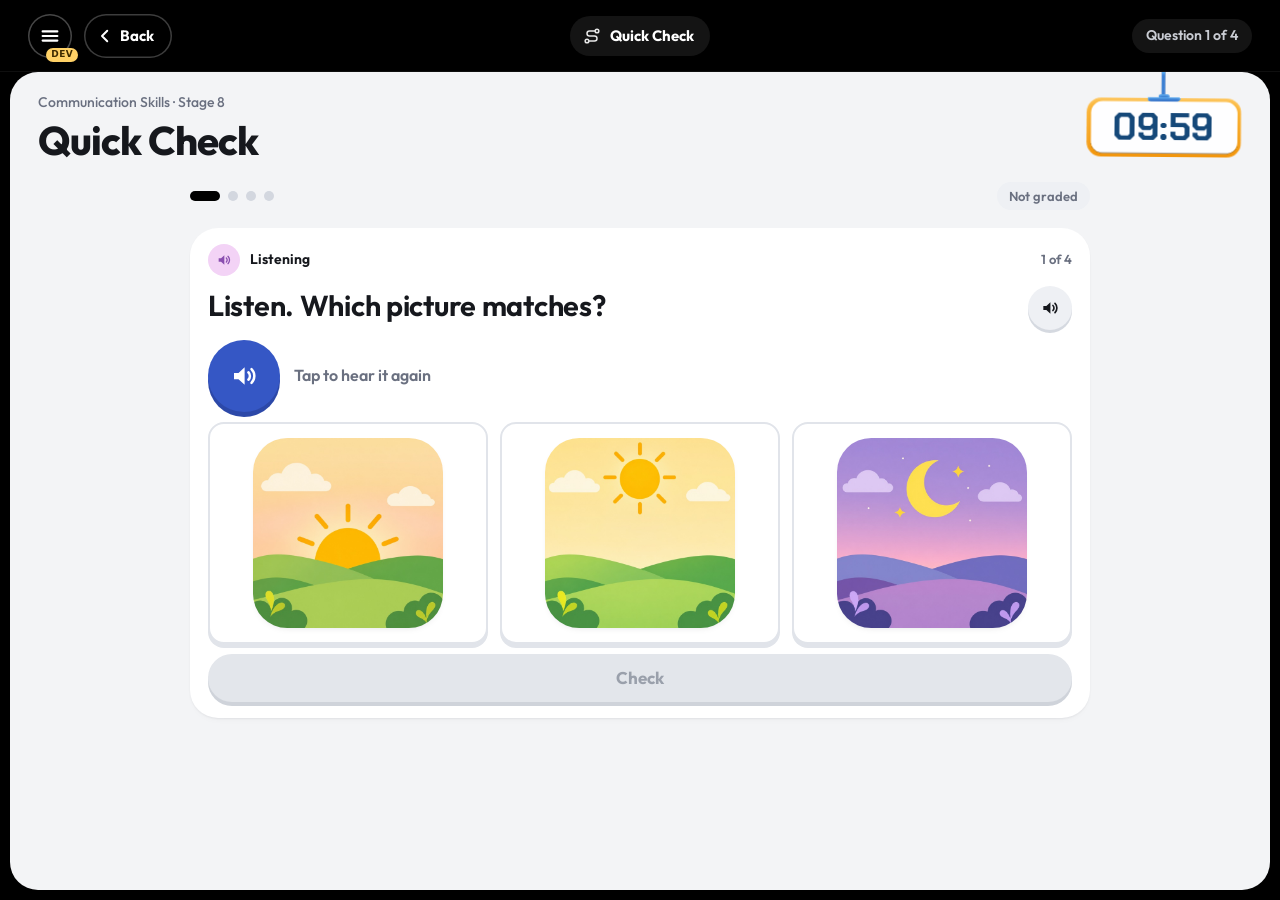
==== commit 41df1192: "fixing reading card" ====
--- a/quick-check.html
+++ b/quick-check.html
@@ -6,7 +6,7 @@
 <meta name="theme-color" content="#000000">
 <title>Quick Check</title>
 <link rel="stylesheet" href="css/base.css">
-<link rel="stylesheet" href="css/kw.css?v=20261126z">
+<link rel="stylesheet" href="css/kw.css?v=20261127f">
 <link rel="preload" href="fonts/outfit/outfit-latin-wght-normal.woff2" as="font" type="font/woff2" crossorigin>
 <!-- Timer digits only (Figma timer); falls back to a monospace font offline -->
 <link rel="preconnect" href="https://fonts.googleapis.com">
--- a/css/kw.css
+++ b/css/kw.css
@@ -2051,3 +2051,85 @@
 .devm-panel{box-shadow:8px 0 24px -18px rgba(0,0,0,.35)}
 .orbit-labels .rad-w.open{box-shadow:0 0 18px 4px rgba(47,174,98,.28);animation-name:kwGlowSoft}
 @keyframes kwGlowSoft{0%,100%{box-shadow:0 0 14px 3px rgba(47,174,98,.22)}50%{box-shadow:0 0 22px 6px rgba(47,174,98,.34)}}
+
+/* ================= Design and motion polish =================
+   Small touches only: cards and answers respond to the pointer, the step bar shows progress as a green line,
+   the current step stands out, and focus rings are consistent. All motion is skipped under reduced motion. */
+/* step bar: finished connectors turn solid green; the current step sits in a soft pill */
+.steps li + li::before{transition:border-color .4s ease}
+.steps li.past + li::before{border-top:2px solid var(--path)}
+.steps li.on{padding:3px 12px 3px 3px;border-radius:99px;background:#fff;box-shadow:var(--shadow)}
+.steps li.on + li::before,.steps li + li.on::before{margin:0 2px}
+.steps .n{transition:background-color .3s ease,color .3s ease}
+@media (prefers-reduced-motion:no-preference){
+  /* picture cards lift a little and their picture eases in closer under the pointer */
+  .wword.photo,.hword.photo{transition:transform .25s cubic-bezier(.2,.8,.2,1),box-shadow .25s ease}
+  .wword.photo .hw-pic .ico,.hword.photo .hw-pic .ico{transition:transform .6s cubic-bezier(.2,.8,.2,1)}
+  @media (hover:hover){
+    .wword.photo:not(.is-blank):hover,.hword.photo:hover{transform:translateY(-4px)}
+    .wword.photo:not(.is-blank):hover .hw-pic .ico,.hword.photo:hover .hw-pic .ico{transform:scale(1.04)}
+    .wword.photo:hover .hw-sound,.hword.photo:hover .hw-sound{transform:scale(1.08)}
+    /* answers nudge towards the pointer's choice */
+    .opt:hover:not(:disabled),.choice.row:hover:not(:disabled){transform:translateX(3px)}
+    .choice.chip:hover:not(:disabled),.choice.tile:hover:not(:disabled){transform:translateY(-2px)}
+    /* face-down Word Match cards tip up slightly */
+    .mcard:not(.is-up):not(.is-matched):hover{transform:translateY(-3px) rotate(-1deg)}
+    /* the passage's Listen and the round speakers grow a touch */
+    .read-btn:hover,.listen-btn:hover{transform:translateY(-1px)}
+  }
+  .hw-sound{transition:transform .2s ease,background-color .15s ease}
+  .mcard{transition:transform .2s cubic-bezier(.2,.8,.2,1)}
+  /* blank Greetings cards breathe gently until tapped */
+  .wword.is-blank .wl-hint{animation:kwNudge 2.4s ease-in-out infinite}
+  @keyframes kwNudge{0%,100%{transform:translate(-50%,-50%)}50%{transform:translate(-50%,calc(-50% - 5px))}}
+  /* the status pill in the top bar pops when its number changes (the number is re-inserted on each change) */
+  .actionbar .grow b{display:inline-block;animation:kwPop .35s cubic-bezier(.3,1.6,.5,1)}
+  @keyframes kwPop{0%{transform:scale(1.5)}100%{transform:scale(1)}}
+}
+/* one focus ring everywhere on the light page */
+.opt:focus-visible,.choice:focus-visible,.mcard:focus-visible,.wk:focus-visible{outline:3px solid var(--accent);outline-offset:3px}
+
+/* ================= Reading Card: the passage no longer scrolls inside its card =================
+   The card is as tall as its text and the screen itself scrolls. On the questions screen the passage is full
+   height on the left and the question card stays in view on the right while the screen scrolls. */
+.screen[data-screen="read"]>.work{display:grid;overflow-y:auto;align-content:start}
+.read-home{display:block;flex:none;min-height:auto}
+.read-home>.reading{overflow:visible;flex:none}
+.read-home .reading-head{position:static}
+@media (min-width:56.25em){
+  .screen[data-screen="readq"]>.work{display:block;overflow-y:auto}
+  .rq-layout{align-items:start}
+  .rq-side{display:block}
+  .rq-side>.reading{overflow:visible;flex:none}
+  .rq-side .reading-head{position:static}
+  .rq-layout>.quiz{position:sticky;top:0;overflow:visible}
+}
+/* the source line under the passage is plain small text, not a boxed card */
+.reading .source{padding:0;border-radius:0;background:none;box-shadow:none}
+.reading .source{border:0}
+
+/* ================= Reading Card with no scrolling (laptops and desktops) =================
+   The passage is set in two columns and its text size follows the window's height, so the whole passage,
+   its title and the source line fit on one screen: on the reading screen and beside the questions. */
+@media (min-width:56.25em){
+  .screen[data-screen="read"]>.work,.screen[data-screen="readq"]>.work{display:flex;flex-direction:column;overflow:hidden}
+  .read-home,.read-instr{max-width:none}
+  .read-instr{flex:none;padding:10px 28px}
+  .read-home{flex:1 1 auto;min-height:0;display:flex;flex-direction:column}
+  .read-home>.reading,.rq-side>.reading{flex:1 1 auto;min-height:0;overflow:hidden;display:flex;flex-direction:column;gap:0;padding:clamp(14px,2.4vh,26px) clamp(22px,2.6vw,40px)}
+  .read-home .reading-head,.rq-side .reading-head{position:static;flex:none;margin:0 0 clamp(8px,1.6vh,16px);padding:0;align-items:center}
+  .reading .reading-title{font-size:clamp(1.25rem,3.1vh,2rem)}
+  .reading .passage{flex:none;max-width:none;columns:2;column-gap:clamp(28px,3vw,52px);--pf:clamp(13.5px,1.92vh,20px)}
+  .reading .passage p{font-size:var(--pf);line-height:1.55;margin-bottom:.8em;-webkit-box-decoration-break:clone;box-decoration-break:clone}
+  .reading .source{flex:none;margin-top:clamp(8px,1.4vh,14px);font-size:.75rem}
+  .listen-btn{min-height:40px}
+  /* beside the questions: the passage takes the wider side */
+  .rq-layout{flex:1 1 auto;min-height:0;grid-template-columns:minmax(0,1.62fr) minmax(0,1fr);align-items:stretch}
+  .rq-side{display:flex;flex-direction:column;min-height:0}
+  .rq-side .passage{--pf:clamp(12.5px,1.66vh,17px);column-gap:clamp(22px,2.2vw,36px)}
+  .rq-side .reading-title{font-size:clamp(1.125rem,2.6vh,1.5rem)}
+  .rq-layout>.quiz{position:static;overflow-y:auto;align-self:start;max-height:100%}
+  #passage p.is-hint{box-shadow:0 0 0 6px #fff4d8}
+}
+/* a little larger where there is room to spare */
+@media (min-width:56.25em){.reading .passage{--pf:clamp(14.5px,2.08vh,20px)}.rq-side .passage{--pf:clamp(12.5px,1.76vh,17px)}}
